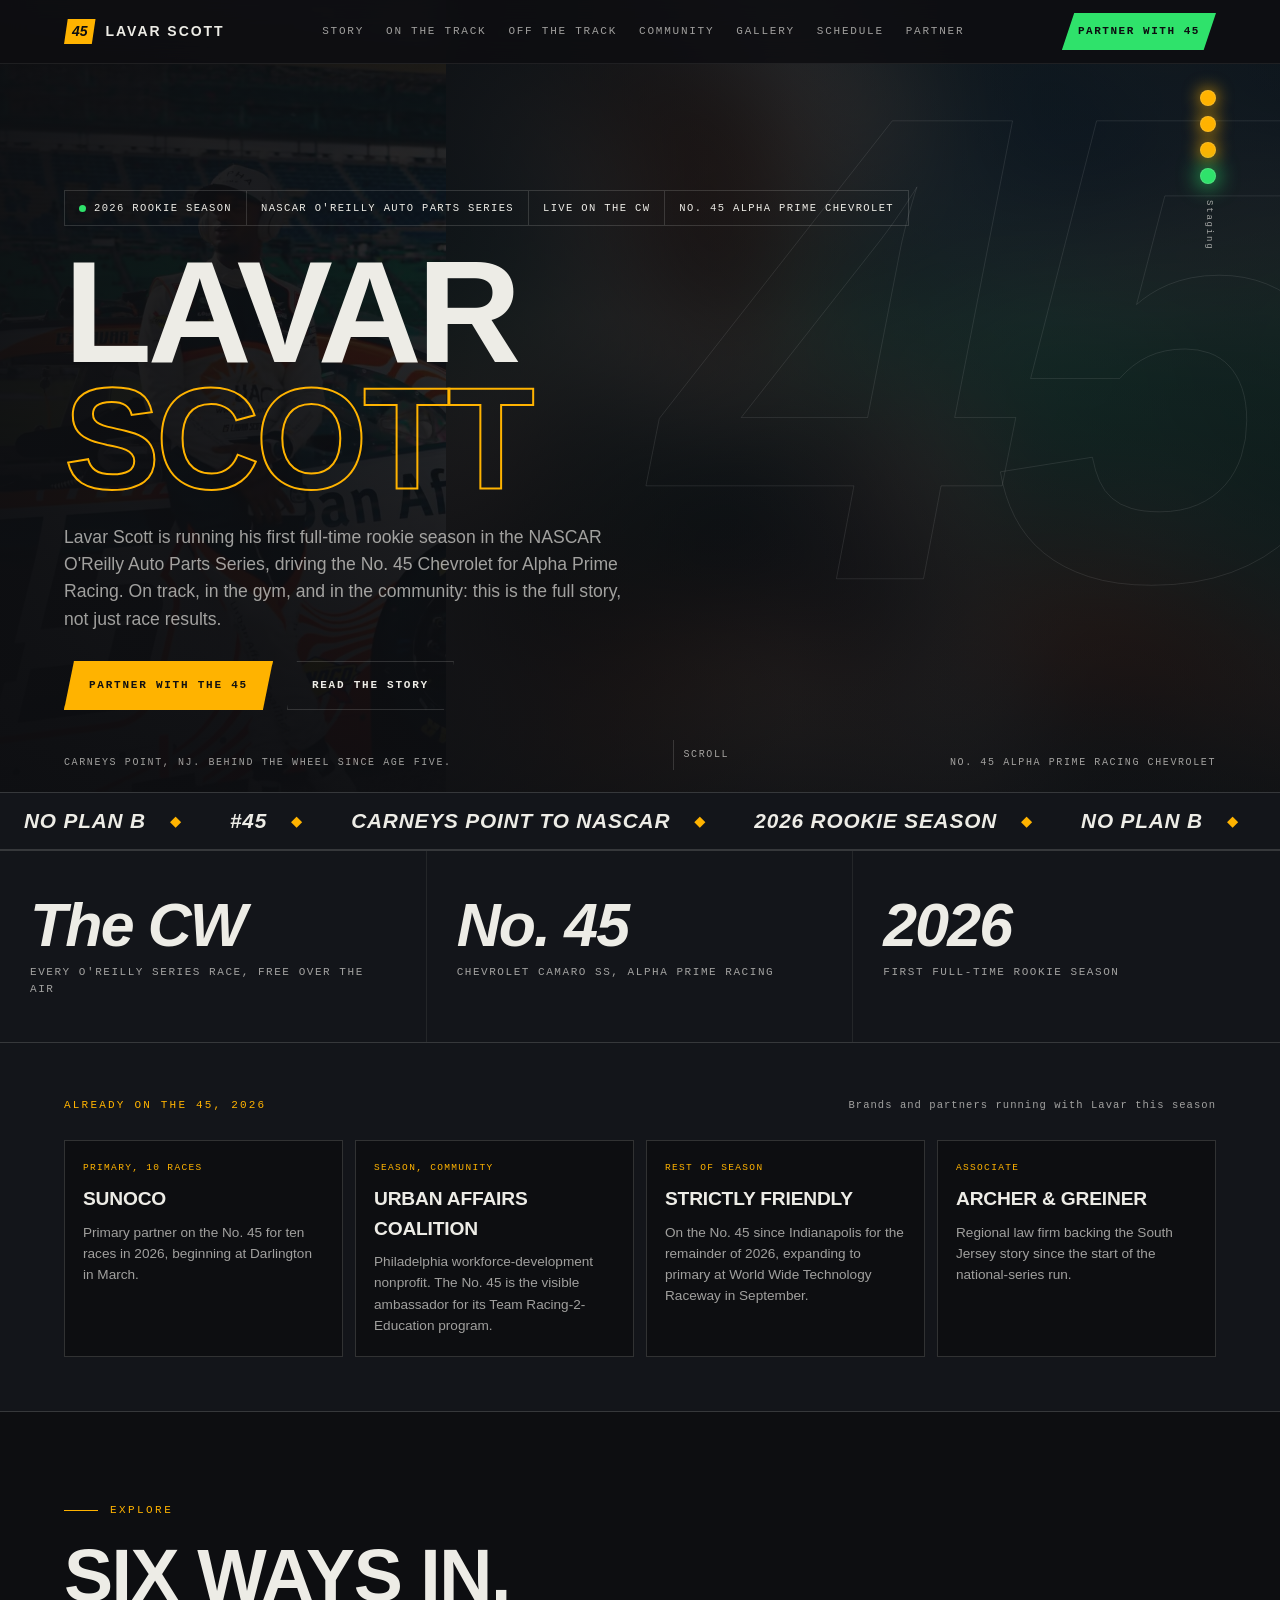
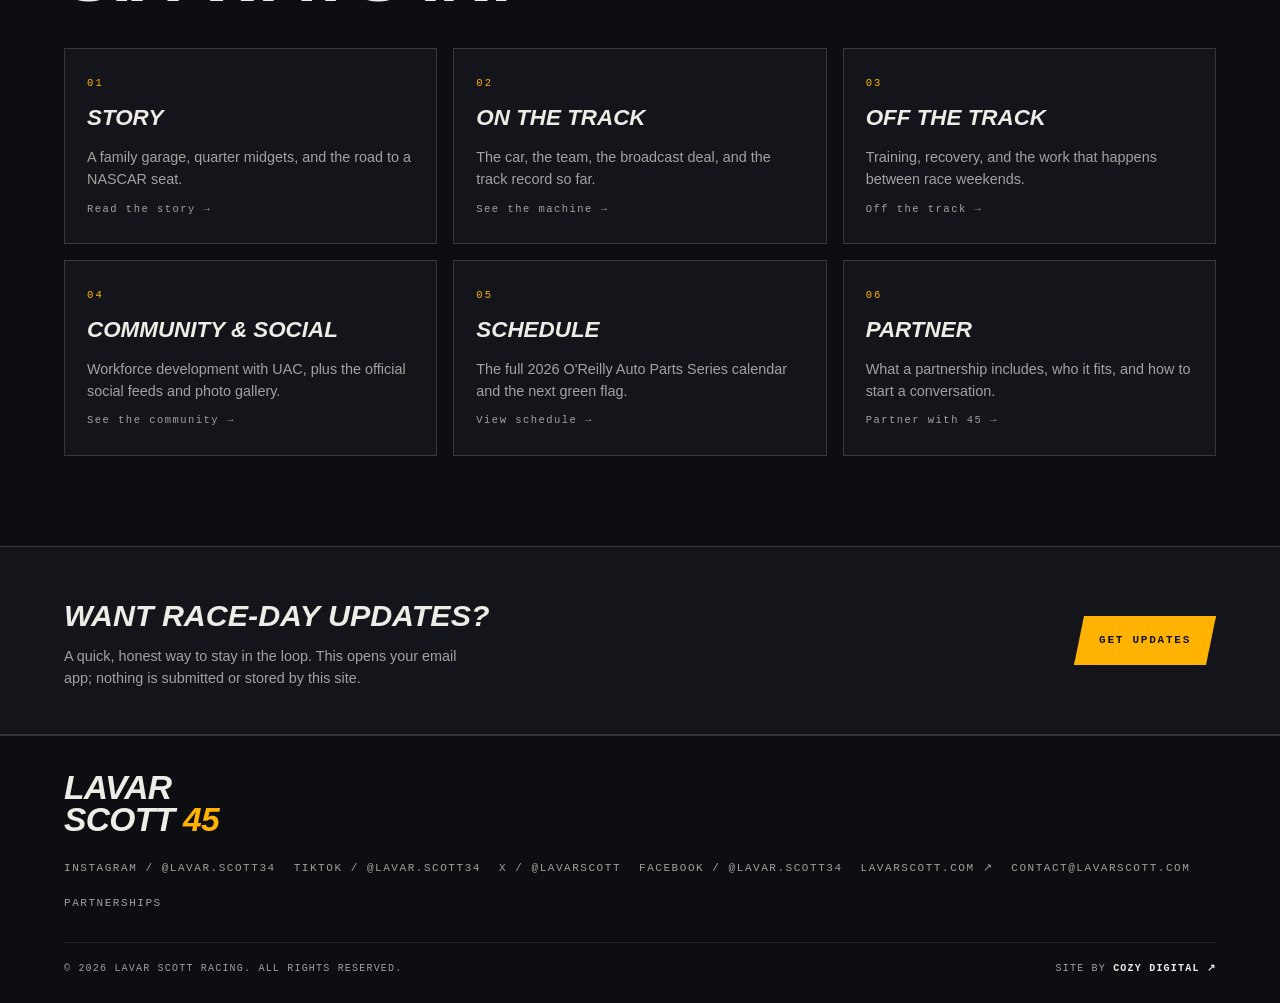
==== index.html @ c54f53d5 "Live ambient blur, and copy trims from the review The blur plate behind the hero clip was built from" ====
<!DOCTYPE html>
<html lang="en">
<head>
<meta charset="UTF-8">
<meta name="viewport" content="width=device-width, initial-scale=1.0, viewport-fit=cover">
<title>Lavar Scott | No. 45, Alpha Prime Racing</title>
<meta name="description" content="Lavar Scott, No. 45 Alpha Prime Racing Chevrolet. Full-time rookie season in the NASCAR O'Reilly Auto Parts Series, live every weekend on The CW.">
<link rel="stylesheet" href="styles.css">
<noscript><style>@media(max-width:860px){.burger{display:none!important}.mmenu{display:block!important;position:static!important;max-height:none!important;overflow:visible!important}}</style></noscript>
</head>
<body>
<a class="skip-link" href="#main">Skip to content</a>

<nav class="nav" id="nav" aria-label="Primary">
  <a class="brand" href="index.html" aria-current="page">
    <span class="num">45</span>
    <span class="nm">Lavar Scott</span>
  </a>
  <div class="nav-links">
    <a href="story.html">Story</a>
    <a href="track.html">On The Track</a>
    <a href="offtrack.html">Off The Track</a>
    <a href="community.html">Community</a>
    <a href="gallery.html">Gallery</a>
    <a href="schedule.html">Schedule</a>
    <a href="partner.html">Partner</a>
  </div>
  <a class="nav-cta" href="partner.html">Partner With 45</a>
  <button type="button" class="burger" id="burger" aria-label="Menu" aria-expanded="false" aria-controls="mmenu">
    <span></span><span></span><span></span>
  </button>
</nav>

<nav class="mmenu" id="mmenu" aria-label="Mobile">
  <a href="index.html" aria-current="page">Home <span class="mono">The 45</span></a>
  <a href="story.html">Story <span class="mono">The origin</span></a>
  <a href="track.html">On The Track <span class="mono">The car, the series</span></a>
  <a href="offtrack.html">Off The Track <span class="mono">Training, lifestyle</span></a>
  <a href="community.html">Community <span class="mono">Social, UAC</span></a>
  <a href="gallery.html">Gallery <span class="mono">Photos, news</span></a>
  <a href="schedule.html">Schedule <span class="mono">2026 races</span></a>
  <a href="partner.html">Partner <span class="mono green">Sponsor the 45</span></a>
</nav>

<main id="main">
<header class="hero" id="top">
  <div style="--bgv-poster:url(media/edits/edit-02-poster.jpg)" class="bg-video bg-video--home" aria-hidden="true">
    <video class="bg-video__el" muted playsinline loop preload="none" aria-hidden="true" tabindex="-1" poster="media/edits/edit-02-poster.jpg" data-eager="true">
      <source src="media/edits/edit-02.mp4" type="video/mp4">
    </video>
    <div class="bg-video__scrim"></div>
  </div>
  <div class="ghost45" id="ghost45" aria-hidden="true">45</div>

  <div class="tree" id="tree" aria-hidden="true">
    <div class="bulb" data-b="1"></div>
    <div class="bulb" data-b="2"></div>
    <div class="bulb" data-b="3"></div>
    <div class="bulb" data-b="4"></div>
    <span class="lbl">Staging</span>
  </div>

  <div class="hero-inner" id="heroInner">
    <div class="plate">
      <span><i class="dot"></i>2026 Rookie Season</span>
      <span>NASCAR O'Reilly Auto Parts Series</span>
      <span>Live on The CW</span>
      <span>No. 45 Alpha Prime Chevrolet</span>
    </div>

    <h1 class="hero-name"><span class="l1">Lavar</span> <span class="l2">Scott</span></h1>

    <p class="hero-sub">
      Lavar Scott is running his first full-time rookie season in the NASCAR O'Reilly Auto
      Parts Series, driving the No. 45 Chevrolet for Alpha Prime Racing. On track, in the gym,
      and in the community: this is the full story, not just race results.
    </p>

    <div class="hero-ctas">
      <a class="btn primary" href="partner.html">Partner With The 45</a>
      <a class="btn ghosty" href="story.html">Read The Story</a>
    </div>
  </div>

  <div class="hero-foot">
    <span>Carneys Point, NJ. Behind the wheel since age five.</span>
    <span class="scroll-cue"><i></i>Scroll</span>
    <span>No. 45 Alpha Prime Racing Chevrolet</span>
  </div>
</header>

<div class="marquee" aria-hidden="true">
  <div class="track">
    <span>No Plan B</span><span>#45</span><span>Carneys Point to NASCAR</span><span>2026 Rookie Season</span>
    <span>No Plan B</span><span>#45</span><span>Carneys Point to NASCAR</span><span>2026 Rookie Season</span>
  </div>
</div>

<section class="stats">
  <div class="stats-grid">
    <div class="stat rv">
      <div class="n">The CW</div>
      <div class="l mono">Every O'Reilly Series race, free over the air</div>
    </div>
    <div class="stat rv d1">
      <div class="n">No. 45</div>
      <div class="l mono">Chevrolet Camaro SS, Alpha Prime Racing</div>
    </div>
    <div class="stat rv d2">
      <div class="n">2026</div>
      <div class="l mono">First full-time rookie season</div>
    </div>
  </div>
</section>

<section class="proof">
  <div class="proof-head">
    <span class="t">Already on the 45, 2026</span>
    <span class="s">Brands and partners running with Lavar this season</span>
  </div>
  <div class="proof-grid">
    <div class="brandcard rv">
      <span class="rl">Primary, 10 races</span>
      <span class="nm">Sunoco</span>
      <span class="ds">Primary partner on the No. 45 for ten races in 2026, beginning at Darlington in March.</span>
    </div>
    <div class="brandcard rv d1">
      <span class="rl">Season, community</span>
      <span class="nm">Urban Affairs Coalition</span>
      <span class="ds">Philadelphia workforce-development nonprofit. The No. 45 is the visible ambassador for its Team Racing-2-Education program.</span>
    </div>
    <div class="brandcard rv d2">
      <span class="rl">Rest of season</span>
      <span class="nm">Strictly Friendly</span>
      <span class="ds">On the No. 45 since Indianapolis for the remainder of 2026, expanding to primary at World Wide Technology Raceway in September.</span>
    </div>
    <div class="brandcard rv d3">
      <span class="rl">Associate</span>
      <span class="nm">Archer &amp; Greiner</span>
      <span class="ds">Regional law firm backing the South Jersey story since the start of the national-series run.</span>
    </div>
  </div>
</section>

<section class="section" aria-labelledby="explore-h">
  <div class="kicker rv">Explore</div>
  <h2 id="explore-h" class="h-xl rv d1">Six ways in.</h2>

  <div class="grid g3">
    <a class="navcard rv" href="story.html">
      <span class="num">01</span>
      <h3>Story</h3>
      <p>A family garage, quarter midgets, and the road to a NASCAR seat.</p>
      <span class="go">Read the story &rarr;</span>
    </a>
    <a class="navcard rv d1" href="track.html">
      <span class="num">02</span>
      <h3>On The Track</h3>
      <p>The car, the team, the broadcast deal, and the track record so far.</p>
      <span class="go">See the machine &rarr;</span>
    </a>
    <a class="navcard rv d2" href="offtrack.html">
      <span class="num">03</span>
      <h3>Off The Track</h3>
      <p>Training, recovery, and the work that happens between race weekends.</p>
      <span class="go">Off the track &rarr;</span>
    </a>
    <a class="navcard rv" href="community.html">
      <span class="num">04</span>
      <h3>Community &amp; Social</h3>
      <p>Workforce development with UAC, plus the official social feeds and photo gallery.</p>
      <span class="go">See the community &rarr;</span>
    </a>
    <a class="navcard rv d1" href="schedule.html">
      <span class="num">05</span>
      <h3>Schedule</h3>
      <p>The full 2026 O'Reilly Auto Parts Series calendar and the next green flag.</p>
      <span class="go">View schedule &rarr;</span>
    </a>
    <a class="navcard rv d2" href="partner.html">
      <span class="num">06</span>
      <h3>Partner</h3>
      <p>What a partnership includes, who it fits, and how to start a conversation.</p>
      <span class="go">Partner with 45 &rarr;</span>
    </a>
  </div>
</section>

<section class="updates">
  <div>
    <h2>Want race-day updates?</h2>
    <p>A quick, honest way to stay in the loop. This opens your email app; nothing is submitted or stored by this site.</p>
  </div>
  <a class="btn primary" href="mailto:contact@lavarscott.com?subject=Add%20me%20to%202026%20race%20updates&body=Hi%20Lavar%20Scott%20team%2C%0A%0APlease%20add%20me%20to%20race%20weekend%20and%20season%20updates.%0A%0AName%3A%20%0AEmail%3A%20%0A%0A(Sent%20via%20the%20lavarscott.com%20site%20update%20link.%20This%20just%20opens%20my%20email%20app.%20Nothing%20is%20submitted%20or%20stored%20by%20the%20site.)">Get Updates</a>
</section>
</main>

<footer>
  <div class="f-top">
    <div class="f-name">Lavar<br>Scott <b>45</b></div>
    <div class="f-links">
      <a href="https://www.instagram.com/lavar.scott34/" target="_blank" rel="noopener">Instagram / @lavar.scott34</a>
      <a href="https://www.tiktok.com/@lavar.scott34" target="_blank" rel="noopener">TikTok / @lavar.scott34</a>
      <a href="https://x.com/LavarScott" target="_blank" rel="noopener">X / @LavarScott</a>
      <a href="https://www.facebook.com/Lavar.Scott34/" target="_blank" rel="noopener">Facebook / @Lavar.Scott34</a>
      <a href="https://lavarscott.com/" target="_blank" rel="noopener">lavarscott.com &#8599;</a>
      <a href="mailto:contact@lavarscott.com">contact@lavarscott.com</a>
      <a href="partner.html">Partnerships</a>
    </div>
  </div>
  <div class="f-bottom">
    <span>&copy; 2026 Lavar Scott Racing. All rights reserved.</span>
    <span class="cozy">Site by <a href="https://cozydigital.org" target="_blank" rel="noopener"><b>Cozy Digital</b> &#8599;</a></span>
  </div>
</footer>

<script src="script.js"></script>
</body>
</html>
---- styles.css ----
/* ============================================================
   LAVAR SCOTT / 45 — shared stylesheet
   Built by Cozy Digital

   Palette: asphalt + staging-tree amber + green-light green,
   pulled from Lavar's world (his mother ran NHRA; the drag
   tree is the brand story).

   Motion model: everything under .rv is visible by default.
   Only when JS confirms IntersectionObserver support and the
   visitor hasn't asked for reduced motion does <html> get
   class="js-anim", which is what actually enables the fade-in.
   That keeps every section readable with JS off, slow, or
   blocked (see script.js).
============================================================ */
:root{
  --asphalt:#0d0e11;
  --asphalt-2:#13151a;
  --paper:#edece6;
  --paper-dim:rgba(237,236,230,.66);
  --amber:#ffb300;
  --amber-deep:#ff8a00;
  --green:#2fe26b;
  --line:rgba(237,236,230,.16);
  --line-soft:rgba(237,236,230,.08);
  --display:'Helvetica Neue',Helvetica,'Segoe UI',system-ui,Arial,sans-serif;
  --mono:ui-monospace,'SF Mono','Cascadia Mono',Consolas,'Roboto Mono',monospace;
  --pad:clamp(20px,5vw,72px);
  --nav-h:64px;
}
*{margin:0;padding:0;box-sizing:border-box;-webkit-tap-highlight-color:transparent}
html{scroll-behavior:smooth}
body{
  background:var(--asphalt);
  color:var(--paper);
  font-family:var(--display);
  font-size:16px;
  line-height:1.55;
  overflow-x:hidden;
}
::selection{background:var(--amber);color:#111}
img{max-width:100%;display:block}
a{color:inherit;text-decoration:none}
button{font-family:inherit;cursor:pointer}
ul{list-style:none}

/* focus visibility everywhere, mouse users don't get a ring */
a:focus-visible,button:focus-visible,input:focus-visible,select:focus-visible,textarea:focus-visible{
  outline:2px solid var(--amber);outline-offset:3px;
}

/* skip link — first focusable element on every page */
.skip-link{
  position:absolute;left:12px;top:-60px;z-index:2000;
  background:var(--amber);color:#111;font-weight:700;
  padding:12px 18px;font-family:var(--mono);font-size:12px;
  letter-spacing:.08em;text-transform:uppercase;transition:top .2s;
}
.skip-link:focus{top:12px}

/* ---------- UTILITIES ---------- */
.mono{font-family:var(--mono);font-size:11px;letter-spacing:.14em;text-transform:uppercase}
.amber{color:var(--amber)}
.green{color:var(--green)}
.section{padding:clamp(56px,10vh,110px) var(--pad);position:relative}
.kicker{
  font-family:var(--mono);font-size:11px;letter-spacing:.22em;
  text-transform:uppercase;color:var(--amber);
  display:flex;align-items:center;gap:12px;margin-bottom:22px;
}
.kicker::before{content:'';width:34px;height:1px;background:var(--amber)}
.h-xl{
  font-weight:900;text-transform:uppercase;
  font-size:clamp(2.1rem,6.4vw,4.6rem);
  line-height:.94;letter-spacing:-.02em;
}
.h-xl em{font-style:italic;color:transparent;-webkit-text-stroke:1.5px var(--paper)}
.lede{color:var(--paper-dim);max-width:64ch;margin-top:18px;font-size:clamp(.98rem,1.4vw,1.12rem)}
.lede strong{color:var(--paper);font-weight:700}
.pull{
  margin:34px 0 0;border-left:3px solid var(--amber);padding:6px 0 6px 22px;
  font-weight:900;font-style:italic;text-transform:uppercase;
  font-size:clamp(1.3rem,2.8vw,2rem);line-height:1.08;letter-spacing:-.01em;
}
.pull .mono{display:block;margin-top:12px;color:var(--paper-dim);font-style:normal;font-weight:400}

/* reveal-on-scroll — visible by default; only animates once
   html.js-anim is present (see note above). */
.rv{opacity:1;transform:none}
html.js-anim .rv{opacity:1;transform:translateY(24px);transition:transform .7s cubic-bezier(.2,.7,.2,1)}
html.js-anim .rv.in{opacity:1;transform:none}
.rv.d1{transition-delay:.06s}.rv.d2{transition-delay:.12s}.rv.d3{transition-delay:.18s}

/* ---------- NAV ---------- */
.nav{
  position:fixed;top:0;left:0;right:0;z-index:900;min-height:var(--nav-h);
  display:flex;align-items:center;justify-content:space-between;
  padding:0 var(--pad);
  background:rgba(13,14,17,.85);
  -webkit-backdrop-filter:blur(14px);backdrop-filter:blur(14px);
  border-bottom:1px solid var(--line-soft);
  transition:transform .4s ease;
}
html.js-anim .nav.hide{transform:translateY(-100%)}
.brand{display:flex;align-items:baseline;gap:10px;font-weight:900;letter-spacing:.02em}
.brand .num{
  font-style:italic;color:var(--asphalt);background:var(--amber);
  padding:2px 8px;font-size:14px;letter-spacing:0;
  clip-path:polygon(12% 0,100% 0,88% 100%,0 100%);
}
.brand .nm{font-size:14px;text-transform:uppercase;letter-spacing:.14em}
.nav-links{display:flex;gap:22px;align-items:center}
.nav-links a{
  font-family:var(--mono);font-size:11px;letter-spacing:.16em;text-transform:uppercase;
  color:var(--paper-dim);transition:color .25s;position:relative;padding:8px 0;
}
.nav-links a::after{content:'';position:absolute;left:0;bottom:2px;width:0;height:1px;background:var(--amber);transition:width .3s}
.nav-links a:hover,.nav-links a:focus-visible,.nav-links a[aria-current="page"]{color:var(--paper)}
.nav-links a:hover::after,.nav-links a:focus-visible::after,.nav-links a[aria-current="page"]::after{width:100%}
.nav-cta{
  font-family:var(--mono);font-size:11px;letter-spacing:.14em;text-transform:uppercase;
  color:#0c0d10;background:var(--green);border:none;padding:10px 16px;font-weight:700;
  clip-path:polygon(8% 0,100% 0,92% 100%,0 100%);display:inline-block;
}
.burger{display:none;background:none;border:none;width:40px;height:40px;position:relative;z-index:1001}
.burger span{position:absolute;left:8px;right:8px;height:2px;background:var(--paper);transition:.35s}
.burger span:nth-child(1){top:13px}.burger span:nth-child(2){top:20px}.burger span:nth-child(3){top:27px}
.burger[aria-expanded="true"] span:nth-child(1){top:20px;transform:rotate(45deg)}
.burger[aria-expanded="true"] span:nth-child(2){opacity:0}
.burger[aria-expanded="true"] span:nth-child(3){top:20px;transform:rotate(-45deg)}

/* mobile menu landmark: no-JS fallback (no html.js class) shows
   it as a normal in-flow block right under the nav so links are
   always reachable. Once script.js runs, html.js gates it to a
   closed-by-default, viewport-fixed disclosure so it stays
   reachable and in view no matter how far the page is scrolled.
   That gating is deliberately independent of html.js-anim /
   reduced motion — the menu must open and close for every visitor
   running this script, motion preference aside. */
.mmenu{
  background:var(--asphalt);border-bottom:1px solid var(--line);
  padding:8px var(--pad) 18px;
  margin-top:var(--nav-h);
}
.mmenu a{
  font-weight:800;text-transform:uppercase;font-size:1.15rem;
  letter-spacing:-.01em;color:var(--paper);
  border-bottom:1px solid var(--line-soft);
  padding:14px 0;display:flex;justify-content:space-between;align-items:center;
}
.mmenu a .mono{color:var(--amber)}
.mmenu a[aria-current="page"]{color:var(--amber)}
@media(min-width:861px){ .mmenu{display:none} }
@media(max-width:860px){
  .nav-links,.nav-cta{display:none}
  .burger{display:block}
  html.js .mmenu{
    display:none;
    position:fixed;
    margin-top:0;
    top:var(--nav-h);left:0;right:0;
    max-height:calc(100vh - var(--nav-h));
    max-height:calc(100dvh - var(--nav-h));
    overflow-y:auto;
    z-index:899;
    box-shadow:0 18px 30px -10px rgba(0,0,0,.55);
  }
  html.js .mmenu.open{display:block}
}

/* ---------- HERO ---------- */
.hero{
  min-height:88vh;min-height:88svh;
  display:flex;flex-direction:column;justify-content:flex-end;
  padding:calc(var(--nav-h) + 30px) var(--pad) 0;
  position:relative;overflow:hidden;
}
.hero::before{
  content:'';position:absolute;inset:0;
  background:
    repeating-linear-gradient(90deg,var(--line-soft) 0 1px,transparent 1px 120px),
    radial-gradient(120% 90% at 70% 10%,rgba(255,138,0,.10),transparent 55%),
    radial-gradient(90% 70% at 10% 90%,rgba(47,226,107,.05),transparent 60%);
  pointer-events:none;
}
.ghost45{
  position:absolute;right:-4vw;top:44%;transform:translateY(-50%);
  font-weight:900;font-style:italic;font-size:clamp(18rem,52vw,52rem);
  line-height:.8;color:transparent;
  -webkit-text-stroke:1px rgba(237,236,230,.10);
  user-select:none;pointer-events:none;letter-spacing:-.05em;
  will-change:transform;
}
.hero-inner{position:relative;z-index:2;width:100%}
.tree{
  position:absolute;z-index:3;top:calc(var(--nav-h) + 26px);right:var(--pad);
  display:flex;flex-direction:column;gap:10px;align-items:center;
}
.bulb{width:16px;height:16px;border-radius:50%;background:#23252b;border:1px solid var(--line);transition:background .15s,box-shadow .15s}
.bulb.on-a{background:var(--amber);box-shadow:0 0 16px 2px rgba(255,179,0,.65)}
.bulb.on-g{background:var(--green);box-shadow:0 0 20px 3px rgba(47,226,107,.7)}
.tree .lbl{font-family:var(--mono);font-size:9px;letter-spacing:.2em;color:var(--paper-dim);writing-mode:vertical-rl;margin-top:6px}
.plate{
  display:inline-flex;flex-wrap:wrap;align-items:center;gap:0;
  border:1px solid var(--line);margin-bottom:24px;
  font-family:var(--mono);font-size:10.5px;letter-spacing:.13em;text-transform:uppercase;
}
.plate>span{padding:9px 14px;border-right:1px solid var(--line);display:flex;align-items:center;gap:8px}
.plate>span:last-child{border-right:none}
.plate .dot{width:7px;height:7px;border-radius:50%;background:var(--green)}
html.js-anim .plate .dot{animation:pulse 1.6s infinite}
@keyframes pulse{0%,100%{opacity:1;box-shadow:0 0 0 0 rgba(47,226,107,.5)}50%{opacity:.6;box-shadow:0 0 0 6px rgba(47,226,107,0)}}
.hero-name{
  font-weight:900;text-transform:uppercase;letter-spacing:-.03em;
  font-size:clamp(3rem,11.5vw,9rem);line-height:.88;
}
.hero-name .l1,.hero-name .l2{display:block}
.hero-name .l2{color:transparent;-webkit-text-stroke:2px var(--amber)}
.hero-sub{max-width:560px;color:var(--paper-dim);margin-top:20px;font-size:clamp(.95rem,1.4vw,1.1rem)}
.hero-ctas{display:flex;gap:14px;margin-top:28px;flex-wrap:wrap}
.btn{
  display:inline-flex;align-items:center;gap:10px;
  font-family:var(--mono);font-size:11px;letter-spacing:.16em;text-transform:uppercase;font-weight:700;
  padding:15px 24px;border:1px solid var(--line);color:var(--paper);background:transparent;
  clip-path:polygon(10px 0,100% 0,calc(100% - 10px) 100%,0 100%);
  transition:background .3s,color .3s,border-color .3s,transform .25s;
}
.btn.primary{background:var(--amber);color:#111;border-color:var(--amber)}
.btn.primary:hover{background:var(--green)}
.btn.ghosty:hover{border-color:var(--amber);color:var(--amber)}
.btn:hover{transform:translateY(-2px)}
.hero-foot{
  position:relative;z-index:2;display:flex;justify-content:space-between;align-items:flex-end;
  padding:30px 0 22px;font-family:var(--mono);font-size:10px;letter-spacing:.16em;
  text-transform:uppercase;color:var(--paper-dim);flex-wrap:wrap;gap:10px;
}
.scroll-cue{display:flex;align-items:center;gap:10px}
.scroll-cue i{display:block;width:1px;height:30px;background:var(--line);position:relative;overflow:hidden}
.scroll-cue i::after{content:'';position:absolute;left:0;top:-100%;width:100%;height:100%;background:var(--amber)}
html.js-anim .scroll-cue i::after{animation:drop 1.8s infinite}
@keyframes drop{to{top:100%}}

/* ---------- CINEMATIC VIDEO BACKGROUNDS ----------
   One clip per page, poster-first: the <video poster> renders
   immediately with no network cost (preload="none"), and script.js
   only requests/plays the file once IntersectionObserver confirms
   the section is in view and prefers-reduced-motion is off. That
   means this CSS never needs a reduced-motion override of its own;
   an unplayed video simply keeps showing its poster frame. */
.bg-video{position:absolute;inset:0;overflow:hidden;z-index:0;pointer-events:none}
.bg-video__el{width:100%;height:100%;object-fit:cover;object-position:50% 30%;display:block;background:var(--asphalt-2)}
.bg-video__scrim{position:absolute;inset:0}
.hero>.bg-video{z-index:0}
.ghost45{z-index:1}
.section--video{overflow:hidden}
.section--video>*:not(.bg-video){position:relative;z-index:1}

/* Home: text sits bottom-left of a tall hero; heaviest scrim near the
   copy, lighter near the top so the livery/portrait frames still read. */
.bg-video--home .bg-video__el{object-position:50% 22%}
.bg-video--home .bg-video__scrim{
  background:
    linear-gradient(180deg,rgba(13,14,17,.55) 0%,rgba(13,14,17,.3) 32%,rgba(13,14,17,.74) 76%,rgba(13,14,17,.94) 100%),
    linear-gradient(90deg,rgba(13,14,17,.55) 0%,rgba(13,14,17,.05) 45%);
}

/* On The Track: garage/action clip, amber-leaning scrim to match the
   section's speed-and-machine energy. */
.bg-video--track .bg-video__el{object-position:50% 38%}
.bg-video--track .bg-video__scrim{
  background:
    linear-gradient(165deg,rgba(13,14,17,.86) 0%,rgba(13,14,17,.5) 46%,rgba(23,15,2,.72) 100%),
    linear-gradient(0deg,rgba(13,14,17,.55) 0%,transparent 60%);
}

/* Off The Track: paddock-walk clip, calmer and darker for the
   human/behind-the-scenes read. */
.bg-video--offtrack .bg-video__el{object-position:50% 24%}
.bg-video--offtrack .bg-video__scrim{
  background:linear-gradient(195deg,rgba(13,14,17,.9) 0%,rgba(13,14,17,.58) 50%,rgba(13,14,17,.88) 100%);
}

/* Community: candid garage/social clip, faint green tint nodding to
   the staging-light green and the UAC partnership without adding a
   new color to the system. */
.bg-video--community .bg-video__el{object-position:50% 30%}
.bg-video--community .bg-video__scrim{
  background:
    linear-gradient(160deg,rgba(13,14,17,.88) 0%,rgba(13,14,17,.48) 48%,rgba(6,20,13,.72) 100%),
    linear-gradient(0deg,rgba(13,14,17,.5) 0%,transparent 55%);
}

/* Partner: driver-portrait/race-pass clip, premium amber accent for
   the sponsorship pitch. */
.bg-video--partner .bg-video__el{object-position:50% 24%}
.bg-video--partner .bg-video__scrim{
  background:
    linear-gradient(170deg,rgba(13,14,17,.9) 0%,rgba(13,14,17,.5) 45%,rgba(26,17,0,.72) 100%),
    linear-gradient(0deg,rgba(13,14,17,.55) 0%,transparent 55%);
}

@media(max-width:860px){
  .bg-video--home .bg-video__el{object-position:56% 18%}
  .bg-video--track .bg-video__el{object-position:54% 42%}
  .bg-video--offtrack .bg-video__el{object-position:50% 20%}
  .bg-video--community .bg-video__el{object-position:52% 26%}
  .bg-video--partner .bg-video__el{object-position:52% 20%}
}
@media(max-height:420px){
  .bg-video__el{object-position:50% 32%}
}

/* ---------- MARQUEE ---------- */
.marquee{
  border-top:1px solid var(--line);border-bottom:1px solid var(--line);
  overflow:hidden;white-space:nowrap;background:var(--asphalt-2);
  padding:12px 0;position:relative;
}
.marquee .track{display:inline-flex;gap:0}
html.js-anim .marquee .track{animation:mq 26s linear infinite}
.marquee span{
  font-weight:900;font-style:italic;text-transform:uppercase;font-size:clamp(.9rem,2.1vw,1.3rem);
  letter-spacing:.04em;padding:0 24px;display:inline-flex;align-items:center;gap:24px;
}
.marquee span::after{content:'◆';color:var(--amber);font-size:.7em;font-style:normal}
@keyframes mq{to{transform:translateX(-50%)}}

/* ---------- GRID / CARD ---------- */
.grid{display:grid;gap:16px;margin-top:38px}
.g2{grid-template-columns:repeat(2,1fr)}
.g3{grid-template-columns:repeat(3,1fr)}
.g4{grid-template-columns:repeat(4,1fr)}
.card{
  border:1px solid var(--line);background:var(--asphalt-2);
  padding:24px 22px;position:relative;display:flex;flex-direction:column;
  transition:border-color .3s,transform .3s;
}
.card:hover{border-color:var(--amber);transform:translateY(-4px)}
.card h3{
  font-weight:900;text-transform:uppercase;font-style:italic;letter-spacing:-.01em;
  font-size:clamp(1.05rem,1.7vw,1.35rem);line-height:1.05;margin-bottom:10px;
}
.card p{color:var(--paper-dim);font-size:.92rem}
.card .k{
  font-family:var(--mono);font-size:10.5px;letter-spacing:.16em;text-transform:uppercase;
  color:var(--amber);display:block;margin-bottom:12px;
}
/* nav-card: the homepage's six category tiles */
.navcard{
  border:1px solid var(--line);background:var(--asphalt-2);padding:26px 22px;
  display:flex;flex-direction:column;gap:10px;transition:border-color .3s,transform .3s;
}
.navcard:hover,.navcard:focus-visible{border-color:var(--amber);transform:translateY(-4px)}
.navcard .num{font-family:var(--mono);font-size:10.5px;letter-spacing:.2em;color:var(--amber)}
.navcard h2,.navcard h3{font-weight:900;text-transform:uppercase;font-style:italic;font-size:1.4rem}
.navcard p{color:var(--paper-dim);font-size:.9rem}
.navcard .go{margin-top:auto;font-family:var(--mono);font-size:10.5px;letter-spacing:.14em;color:var(--paper-dim)}
.navcard:hover .go{color:var(--amber)}

/* ---------- STORY / TWO-COL ---------- */
.story-grid{display:grid;grid-template-columns:1.1fr .9fr;gap:clamp(28px,5vw,72px);align-items:start}
.story-copy p{color:var(--paper-dim);margin-bottom:16px;max-width:58ch;font-size:clamp(.95rem,1.3vw,1.05rem)}
.story-copy p strong{color:var(--paper);font-weight:700}
.photo-frame{
  position:sticky;top:calc(var(--nav-h) + 20px);
  aspect-ratio:4/5;border:1px solid var(--line);overflow:hidden;
  background:var(--asphalt-2);
}
.photo-frame img{width:100%;height:100%;object-fit:cover}
.photo-caption{
  display:flex;justify-content:space-between;gap:10px;
  font-family:var(--mono);font-size:10px;letter-spacing:.12em;text-transform:uppercase;
  color:var(--paper-dim);padding:12px 4px 0;
}

/* ---------- STATS ---------- */
.stats{background:var(--asphalt-2);border-top:1px solid var(--line);border-bottom:1px solid var(--line)}
.stats-grid{display:grid;grid-template-columns:repeat(3,1fr)}
.stat{padding:clamp(26px,3.6vw,44px) clamp(16px,2.5vw,30px);border-right:1px solid var(--line-soft)}
.stat:last-child{border-right:none}
.stat .n{font-weight:900;font-style:italic;letter-spacing:-.03em;font-size:clamp(2.2rem,5vw,3.8rem);line-height:1;color:var(--paper)}
.stat .l{margin-top:8px;color:var(--paper-dim)}

/* ---------- PROOF STRIP ---------- */
.proof{background:var(--asphalt-2);border-bottom:1px solid var(--line);padding:clamp(40px,6vh,64px) var(--pad)}
.proof-head{display:flex;justify-content:space-between;align-items:baseline;gap:16px;flex-wrap:wrap;margin-bottom:26px}
.proof-head .t{font-family:var(--mono);font-size:11px;letter-spacing:.2em;text-transform:uppercase;color:var(--amber)}
.proof-head .s{font-family:var(--mono);font-size:10.5px;letter-spacing:.1em;color:var(--paper-dim)}
.proof-grid{display:grid;grid-template-columns:repeat(4,1fr);gap:12px}
.brandcard{border:1px solid var(--line);background:var(--asphalt);padding:20px 18px;display:flex;flex-direction:column;gap:8px;transition:border-color .3s,transform .3s}
.brandcard:hover{border-color:var(--amber);transform:translateY(-4px)}
.brandcard .nm{font-weight:900;text-transform:uppercase;letter-spacing:-.01em;font-size:clamp(1rem,1.8vw,1.2rem)}
.brandcard .rl{font-family:var(--mono);font-size:9.5px;letter-spacing:.14em;text-transform:uppercase;color:var(--amber)}
.brandcard .ds{color:var(--paper-dim);font-size:.85rem}

/* ---------- TIMELINE ---------- */
.tl-wrap{margin:0 calc(var(--pad) * -1);padding:0 var(--pad);overflow:hidden}
.tl{display:flex;gap:14px;overflow-x:auto;scroll-snap-type:x mandatory;padding-bottom:18px;-ms-overflow-style:none;scrollbar-width:none}
.tl::-webkit-scrollbar{display:none}
.tcard{
  flex:0 0 clamp(220px,26vw,300px);scroll-snap-align:start;
  border:1px solid var(--line);background:var(--asphalt-2);
  padding:22px 20px;min-height:250px;display:flex;flex-direction:column;
  transition:border-color .3s,transform .3s;
}
.tcard:hover{border-color:var(--amber);transform:translateY(-4px)}
.tcard .yr{font-family:var(--mono);font-size:11px;letter-spacing:.18em;color:var(--amber);margin-bottom:auto}
.tcard h3{font-weight:900;text-transform:uppercase;font-style:italic;font-size:clamp(1.15rem,1.8vw,1.5rem);margin:36px 0 10px;letter-spacing:-.01em}
.tcard p{color:var(--paper-dim);font-size:.88rem}
.tcard.tonight{border-color:var(--green);background:linear-gradient(160deg,rgba(47,226,107,.12),var(--asphalt-2) 55%)}
.tcard.tonight .yr{color:var(--green)}

/* ---------- CAR / SPEC ---------- */
.car-grid{display:grid;grid-template-columns:.9fr 1.1fr;gap:clamp(28px,5vw,72px);align-items:center}
.car-visual{border:1px solid var(--line);aspect-ratio:16/10;overflow:hidden;background:var(--asphalt-2)}
.car-visual img{width:100%;height:100%;object-fit:cover}
.spec{border-top:1px solid var(--line)}
.spec-row{display:grid;grid-template-columns:150px 1fr;gap:16px;padding:14px 0;border-bottom:1px solid var(--line-soft);align-items:baseline}
.spec-row .k{font-family:var(--mono);font-size:10.5px;letter-spacing:.16em;text-transform:uppercase;color:var(--paper-dim)}
.spec-row .v{font-weight:700;text-transform:uppercase;letter-spacing:.02em;font-size:clamp(.92rem,1.4vw,1.1rem)}
.spec-row .v em{font-style:italic;color:var(--amber)}

/* ---------- GALLERY ---------- */
.gallery{display:grid;grid-template-columns:repeat(3,1fr);gap:12px;margin-top:38px}
.gallery figure{border:1px solid var(--line);background:var(--asphalt-2);overflow:hidden}
.gallery img{width:100%;height:100%;aspect-ratio:4/5;object-fit:cover;transition:transform .5s}
.gallery a:hover img,.gallery a:focus-visible img{transform:scale(1.04)}
.gallery figcaption{font-family:var(--mono);font-size:9.5px;letter-spacing:.1em;text-transform:uppercase;color:var(--paper-dim);padding:10px 12px}

/* ---------- CAREER ERAS ----------
   The "Behind The Driver" chapters on the story page. Each card
   pairs a big age/era numeral with the record from that period,
   so a reader scanning for credentials finds them without
   reading the prose. */
.era-grid{display:grid;grid-template-columns:repeat(2,1fr);gap:16px;margin-top:38px}
.eracard{
  border:1px solid var(--line);background:var(--asphalt-2);
  padding:clamp(22px,3vw,32px);display:flex;flex-direction:column;
  transition:border-color .3s,transform .3s;
}
.eracard:hover{border-color:var(--amber);transform:translateY(-4px)}
.eracard .age{
  font-family:var(--mono);font-size:10.5px;letter-spacing:.2em;
  text-transform:uppercase;color:var(--amber);
}
.eracard .big{
  font-weight:900;font-style:italic;letter-spacing:-.04em;line-height:.9;
  font-size:clamp(2.6rem,6vw,4rem);margin:10px 0 4px;
  font-variant-numeric:tabular-nums;
}
.eracard h3{
  font-weight:900;text-transform:uppercase;font-style:italic;
  font-size:clamp(1.05rem,2vw,1.3rem);letter-spacing:-.01em;margin-bottom:12px;
}
.eracard p{color:var(--paper-dim);font-size:.92rem}
.eracard ul{margin-top:16px;border-top:1px solid var(--line-soft)}
.eracard li{
  position:relative;padding:9px 0 9px 20px;font-size:.86rem;
  color:var(--paper-dim);border-bottom:1px solid var(--line-soft);
}
.eracard li:last-child{border-bottom:none}
.eracard li::before{content:'▸';position:absolute;left:0;top:9px;color:var(--amber)}
.eracard li b{color:var(--paper);font-weight:700}
.eracard.wide{grid-column:1 / -1}

/* ---------- SOCIAL PLATFORMS ---------- */
.plat .hd{font-family:var(--mono);font-size:11px;letter-spacing:.1em;color:var(--paper-dim);word-break:break-all;margin-bottom:6px}
.plat .link{margin-top:auto;font-family:var(--mono);font-size:10.5px;letter-spacing:.12em;color:var(--amber)}
.embed-wrap{border:1px solid var(--line);background:var(--asphalt-2);padding:14px;display:flex;flex-direction:column;margin-top:38px;max-width:540px}
.embed-wrap .instagram-media{margin:0 auto!important;min-width:0!important;max-width:100%!important}
.embed-fallback{color:var(--paper-dim);font-size:.88rem;margin-top:12px}
.embed-fallback a{color:var(--amber);text-decoration:underline;text-underline-offset:.18em}

/* ---------- CALENDAR ---------- */
.next-race{
  border:1px solid var(--amber);margin-top:38px;overflow:hidden;
  background:linear-gradient(150deg,rgba(255,179,0,.14),var(--asphalt-2) 55%);
  display:grid;grid-template-columns:1.4fr 1fr;
}
.next-race .lft{padding:clamp(24px,4vw,40px)}
.next-race .tag{display:inline-flex;align-items:center;gap:8px;font-family:var(--mono);font-size:10.5px;letter-spacing:.2em;text-transform:uppercase;color:var(--green)}
.next-race .tag i{width:8px;height:8px;border-radius:50%;background:var(--green)}
html.js-anim .next-race .tag i{animation:pulse 1.6s infinite}
.next-race .trk{font-weight:900;font-style:italic;text-transform:uppercase;letter-spacing:-.03em;font-size:clamp(1.8rem,4.6vw,3.2rem);line-height:.98;margin:12px 0 8px}
.next-race .dt{font-family:var(--mono);font-size:12px;letter-spacing:.14em;text-transform:uppercase;color:var(--paper-dim)}
.next-race .cw{display:inline-block;margin-top:18px;padding:9px 16px;border:1px solid var(--line);font-family:var(--mono);font-size:10.5px;letter-spacing:.16em;text-transform:uppercase}
.next-race .rgt{border-left:1px solid var(--line);display:flex;flex-direction:column;align-items:center;justify-content:center;padding:24px;gap:4px}
.next-race .cd{font-weight:900;font-style:italic;letter-spacing:-.04em;font-size:clamp(2.8rem,7vw,5rem);line-height:.85;color:var(--amber)}
.next-race .cdl{font-family:var(--mono);font-size:10.5px;letter-spacing:.2em;text-transform:uppercase;color:var(--paper-dim)}
.cal{border-top:1px solid var(--line);margin-top:16px;display:grid;grid-template-columns:1fr 1fr;column-gap:36px}
.cal-row{display:grid;grid-template-columns:40px 88px 1fr auto;gap:12px;align-items:center;padding:12px 4px;border-bottom:1px solid var(--line-soft)}
.cal-row .no{font-family:var(--mono);font-size:10px;letter-spacing:.1em;color:var(--paper-dim)}
.cal-row .dt{font-family:var(--mono);font-size:10.5px;letter-spacing:.08em;text-transform:uppercase;color:var(--paper-dim)}
.cal-row .tk{font-weight:800;text-transform:uppercase;letter-spacing:.01em;font-size:.92rem}
.cal-row .bg{font-family:var(--mono);font-size:9px;letter-spacing:.12em;text-transform:uppercase;color:var(--amber);border:1px solid rgba(255,179,0,.35);padding:3px 8px;white-space:nowrap}
.cal-row.done{opacity:1}
.cal-row.done .tk{color:var(--paper-dim);text-decoration:line-through;text-decoration-thickness:1px;text-decoration-color:var(--paper-dim)}
.cal-row.live{background:linear-gradient(90deg,rgba(255,179,0,.1),transparent);border-left:2px solid var(--amber);padding-left:8px}
.cal-row.live .tk{color:var(--amber)}
.cal-note{font-family:var(--mono);font-size:9.5px;letter-spacing:.12em;text-transform:uppercase;color:var(--paper-dim);margin-top:16px}
.cal-note a{text-decoration:underline;text-underline-offset:.18em}
noscript .cal-note-js{display:none}

/* ---------- DELIVERABLES ---------- */
.del{display:grid;grid-template-columns:repeat(4,1fr);border:1px solid var(--line);margin-top:38px}
.del-col{padding:24px 20px;border-right:1px solid var(--line-soft)}
.del-col:last-child{border-right:none}
.del-col h4{font-family:var(--mono);font-size:10.5px;letter-spacing:.18em;text-transform:uppercase;color:var(--amber);margin-bottom:14px}
.del-col li{position:relative;padding:8px 0 8px 18px;font-size:.86rem;color:var(--paper-dim);border-bottom:1px solid var(--line-soft)}
.del-col li:last-child{border-bottom:none}
.del-col li::before{content:'▸';position:absolute;left:0;top:8px;color:var(--amber)}

/* ---------- FIT ROWS ---------- */
.fit{border-top:1px solid var(--line);margin-top:38px}
.fit-row{display:grid;grid-template-columns:48px .8fr 1.25fr;gap:18px;align-items:baseline;padding:18px 0;border-bottom:1px solid var(--line-soft)}
.fit-row .i{font-family:var(--mono);font-size:11px;letter-spacing:.12em;color:var(--amber)}
.fit-row .t{font-weight:900;text-transform:uppercase;letter-spacing:.01em;font-size:clamp(.95rem,1.5vw,1.1rem)}
.fit-row .d{color:var(--paper-dim);font-size:.9rem}

/* ---------- NIELSEN CHART ---------- */
.chart-wrap{border:1px solid var(--line);background:var(--asphalt-2);padding:clamp(20px,3.4vw,32px);margin-top:38px}
.chart-top{display:flex;justify-content:space-between;align-items:baseline;gap:18px;flex-wrap:wrap;margin-bottom:6px}
.chart-top h4{font-weight:900;text-transform:uppercase;letter-spacing:-.01em;font-size:clamp(1rem,2vw,1.3rem)}
.chart-legend{display:flex;gap:16px;align-items:center;flex-wrap:wrap}
.chart-legend span{display:flex;align-items:center;gap:7px;font-family:var(--mono);font-size:10px;letter-spacing:.12em;text-transform:uppercase;color:var(--paper-dim)}
.chart-legend i{width:11px;height:11px;border-radius:2px;display:block}
.chart-sub{color:var(--paper-dim);font-size:.88rem;margin-bottom:20px;max-width:62ch}
.chart-scroll{overflow-x:auto}
.chart-scroll svg{display:block;min-width:480px;width:100%;height:auto}
.chart-src{font-family:var(--mono);font-size:9.5px;letter-spacing:.12em;text-transform:uppercase;color:var(--paper-dim);margin-top:14px}

/* ---------- PRESS ---------- */
.press{display:grid;grid-template-columns:repeat(3,1fr);gap:12px;margin-top:38px}
.presscard{border:1px solid var(--line);background:var(--asphalt-2);padding:20px 18px;display:flex;flex-direction:column;gap:8px;transition:border-color .3s,transform .3s}
.presscard:hover{border-color:var(--amber);transform:translateY(-4px)}
.presscard .out{font-family:var(--mono);font-size:10px;letter-spacing:.16em;text-transform:uppercase;color:var(--amber)}
.presscard .hl{font-weight:700;font-size:.94rem;line-height:1.35}
.presscard .mt{font-family:var(--mono);font-size:9.5px;letter-spacing:.1em;color:var(--paper-dim);margin-top:auto;padding-top:8px}

/* ---------- INVESTMENT ---------- */
.pkg-grid{display:grid;grid-template-columns:1fr 1fr;gap:16px;margin-top:38px}
.pkg{border:1px solid var(--amber);padding:clamp(24px,3.6vw,38px);background:linear-gradient(165deg,rgba(255,179,0,.1),var(--asphalt-2) 58%);display:flex;flex-direction:column}
.pkg .price{font-weight:900;font-style:italic;letter-spacing:-.03em;font-size:clamp(2.2rem,6vw,3.6rem);line-height:.9;margin:12px 0 4px}
.pkg .what{font-family:var(--mono);font-size:11px;letter-spacing:.16em;text-transform:uppercase;color:var(--paper-dim)}
.pkg p{color:var(--paper-dim);font-size:.9rem;margin-top:16px}
.pkg .btn{margin-top:auto;align-self:flex-start;margin-top:24px}
.pkg.alt{border-color:var(--line);background:var(--asphalt-2)}
.pkg.alt .price{font-size:clamp(1.6rem,3.6vw,2.2rem);color:var(--paper)}

/* ---------- ENQUIRY FORM ---------- */
.enquiry{border:1px solid var(--line);background:var(--asphalt-2);padding:clamp(24px,3.6vw,40px);margin-top:38px}
.enquiry .field{margin-bottom:16px}
.enquiry label{display:block;font-family:var(--mono);font-size:10.5px;letter-spacing:.14em;text-transform:uppercase;color:var(--paper-dim);margin-bottom:8px}
.enquiry input,.enquiry select,.enquiry textarea{
  width:100%;background:var(--asphalt);border:1px solid var(--line);color:var(--paper);
  font-family:var(--display);font-size:.95rem;padding:12px 14px;
}
.enquiry input:focus-visible,.enquiry select:focus-visible,.enquiry textarea:focus-visible{border-color:var(--amber)}
.enquiry textarea{resize:vertical;min-height:110px}
.enquiry .row2{display:grid;grid-template-columns:1fr 1fr;gap:16px}
.enquiry .note{color:var(--paper-dim);font-size:.85rem;margin-top:10px}
.enquiry .fallback{border-top:1px solid var(--line-soft);margin-top:24px;padding-top:20px}
.enquiry .fallback a{color:var(--amber);text-decoration:underline;text-underline-offset:.18em}
.contact{border:1px solid var(--line);background:var(--asphalt-2);margin-top:16px;padding:clamp(20px,3vw,28px);display:flex;justify-content:space-between;gap:18px;flex-wrap:wrap;align-items:center}
.contact .lbl{font-family:var(--mono);font-size:10.5px;letter-spacing:.16em;text-transform:uppercase;color:var(--paper-dim)}
.contact .val{font-weight:900;text-transform:uppercase;font-size:clamp(.95rem,1.8vw,1.25rem);letter-spacing:-.01em}
.contact .val a:hover{color:var(--amber)}

/* ---------- UPDATES CTA ---------- */
.updates{background:var(--asphalt-2);border-top:1px solid var(--line);border-bottom:1px solid var(--line);padding:clamp(36px,5vh,54px) var(--pad);display:flex;justify-content:space-between;align-items:center;gap:24px;flex-wrap:wrap}
.updates h2{font-weight:900;text-transform:uppercase;font-style:italic;font-size:clamp(1.3rem,2.8vw,1.9rem)}
.updates p{color:var(--paper-dim);font-size:.9rem;margin-top:6px;max-width:52ch}

/* ---------- SPONSOR LOGO STRIP ---------- */
.sponsor-strip{border-top:1px solid var(--line);background:var(--asphalt-2);padding:clamp(36px,5vh,56px) var(--pad);text-align:center}
.sponsor-strip .hdr{font-family:var(--mono);font-size:10.5px;letter-spacing:.24em;text-transform:uppercase;color:var(--paper-dim);margin-bottom:28px}
.lgo-row{display:flex;justify-content:center;align-items:stretch;gap:14px;flex-wrap:wrap}
.lgo{min-width:160px;padding:20px 26px;border:1px solid var(--line);display:flex;flex-direction:column;align-items:center;justify-content:center;gap:5px;opacity:.85;transition:opacity .3s,border-color .3s}
.lgo:hover{opacity:1;border-color:var(--amber)}
.lgo .wm{font-weight:900;font-style:italic;text-transform:uppercase;letter-spacing:-.01em;font-size:1.1rem;line-height:1.1}
.lgo .sb{font-family:var(--mono);font-size:8.5px;letter-spacing:.18em;text-transform:uppercase;color:var(--paper-dim)}

/* ---------- FOOTER ---------- */
footer{border-top:1px solid var(--line);padding:36px var(--pad) 26px;background:var(--asphalt)}
.f-top{display:flex;justify-content:space-between;gap:24px;flex-wrap:wrap;align-items:flex-start}
.f-name{font-weight:900;font-style:italic;text-transform:uppercase;font-size:clamp(1.4rem,3.4vw,2.1rem);letter-spacing:-.02em;line-height:.95}
.f-name b{color:var(--amber)}
.f-links{display:flex;gap:18px;flex-wrap:wrap}
.f-links a{font-family:var(--mono);font-size:11px;letter-spacing:.14em;text-transform:uppercase;color:var(--paper-dim);transition:color .25s}
.f-links a:hover{color:var(--amber)}
.f-bottom{display:flex;justify-content:space-between;gap:14px;flex-wrap:wrap;margin-top:30px;padding-top:18px;border-top:1px solid var(--line-soft);font-family:var(--mono);font-size:10px;letter-spacing:.12em;text-transform:uppercase;color:var(--paper-dim)}
.f-bottom .cozy b{color:var(--paper)}

/* footer agency credit */
.cozy a{color:var(--paper);font-weight:700;transition:color .3s}
.cozy a:hover{color:var(--amber)}

/* ---------- RESPONSIVE ---------- */
@media(max-width:1020px){
  .stats-grid{grid-template-columns:repeat(3,1fr)}
  .g4,.del,.proof-grid,.gallery{grid-template-columns:repeat(2,1fr)}
  .del-col:nth-child(2){border-right:none}
  .del-col:nth-child(-n+2){border-bottom:1px solid var(--line-soft)}
  .press{grid-template-columns:1fr 1fr}
  .cal{grid-template-columns:1fr;column-gap:0}
}
@media(max-width:860px){
  .story-grid,.car-grid{grid-template-columns:1fr}
  .photo-frame{position:static;max-width:440px}
  .car-visual{order:-1}
  .ghost45{right:-16vw;top:36%;font-size:clamp(13rem,72vw,26rem)}
  .tree{top:auto;bottom:110px;right:calc(var(--pad) - 4px)}
  .spec-row{grid-template-columns:120px 1fr}
  .g3,.pkg-grid,.enquiry .row2,.era-grid{grid-template-columns:1fr}
  .fit-row{grid-template-columns:36px 1fr;row-gap:8px}
  .fit-row .d{grid-column:2}
  .next-race{grid-template-columns:1fr}
  .next-race .rgt{border-left:none;border-top:1px solid var(--line);flex-direction:row;align-items:baseline;gap:14px;padding:18px 24px}
  .cal-row{grid-template-columns:30px 78px 1fr auto}
  .stats-grid{grid-template-columns:1fr}
  .stat{border-right:none;border-bottom:1px solid var(--line-soft)}
  .stat:last-child{border-bottom:none}
}
@media(max-width:560px){
  .plate{font-size:9px}
  .plate>span{padding:7px 9px}
  .hero-foot{flex-direction:column;align-items:flex-start;gap:10px}
  .g2,.g4,.del,.press,.proof-grid,.gallery{grid-template-columns:1fr}
  .del-col{border-right:none;border-bottom:1px solid var(--line-soft)}
  .del-col:last-child{border-bottom:none}
  .updates{flex-direction:column;align-items:flex-start}
}

/* ---------- REDUCED MOTION ---------- */
@media(prefers-reduced-motion:reduce){
  *,*::before,*::after{animation-duration:.001s!important;transition-duration:.001s!important}
  html{scroll-behavior:auto}
  .rv{opacity:1!important;transform:none!important}
}

=====================================================
   VIDEO FIX A — BLUR FILL
   The source clips are 540x960 (vertical, phone-cut). Forcing one
   into a 1440px-wide hero with object-fit:cover upscales it ~2.7x,
   which is the blur everyone can see.

   Here the sharp copy is never scaled beyond its native width. It
   sits to the right, clear of the headline, and a heavily blurred
   plate built from the poster frame fills the rest of the hero.
   Blurring hides the upscale completely, because a blurred image
   has no fine detail to lose in the first place.

   Cost: nothing. No new assets, no re-encode.
============================================================ */
.bg-video{display:flex;align-items:center;justify-content:flex-end}
.bg-video__el{
  width:auto;height:100%;max-width:52%;
  object-fit:contain;object-position:center;
  position:relative;z-index:1;
  margin-right:clamp(0px,4vw,90px);
}
.bg-video::before{
  content:'';position:absolute;inset:-8%;z-index:0;
  background-image:var(--bgv-poster);
  background-size:cover;background-position:50% 28%;
  filter:blur(52px) saturate(.7) brightness(.68);
  transform:scale(1.15);
  transition:opacity .8s ease;
}
/* Live ambient plate. script.js samples the playing clip into a
   tiny canvas and fades this in over the poster-based plate above,
   so the surround keeps matching the footage instead of freezing
   on the first frame. Without JS or canvas the poster plate stays
   and nothing below ever applies. */
.bg-video__amb{
  position:absolute;inset:-8%;z-index:0;
  width:116%;height:116%;
  object-fit:cover;
  filter:blur(52px) saturate(.7) brightness(.68);
  transform:scale(1.15);
  opacity:0;transition:opacity 1s ease;
  pointer-events:none;
}
.bg-video.amb-live .bg-video__amb{opacity:1}
.bg-video.amb-live::before{opacity:0}
/* the copy side gets a heavier wash so the headline always holds */
.bg-video__scrim{z-index:2}
.bg-video--home .bg-video__scrim{
  background:
    linear-gradient(90deg,rgba(13,14,17,.94) 0%,rgba(13,14,17,.78) 34%,rgba(13,14,17,.28) 62%,rgba(13,14,17,.42) 100%),
    linear-gradient(180deg,rgba(13,14,17,.5) 0%,rgba(13,14,17,.18) 40%,rgba(13,14,17,.82) 100%);
}
@media(max-width:860px){
  /* portrait is the shape the clip was cut for: edge to edge at
     native resolution, no blur plate needed */
  .bg-video{display:block}
  .bg-video__el{width:100%;max-width:none;object-fit:cover;margin-right:0}
  .bg-video::before{display:none}
}
/* ---------- LIGHTBOX ----------
   Fullscreen photo viewer for the gallery. Progressive
   enhancement: every thumbnail is a plain link to the full-size
   image, so with JS off clicking still opens the photo. script.js
   intercepts the click and shows this overlay instead. */
.lb{
  position:fixed;inset:0;z-index:1500;display:none;
  background:rgba(6,7,9,.94);-webkit-backdrop-filter:blur(6px);backdrop-filter:blur(6px);
}
.lb.open{display:flex;flex-direction:column}
.lb-bar{
  display:flex;align-items:center;justify-content:space-between;gap:16px;
  padding:14px clamp(14px,3vw,26px);border-bottom:1px solid var(--line);flex:0 0 auto;
}
.lb-count{font-family:var(--mono);font-size:11px;letter-spacing:.2em;color:var(--paper-dim);font-variant-numeric:tabular-nums}
.lb-close{
  background:none;border:1px solid var(--line);color:var(--paper);cursor:pointer;
  font-family:var(--mono);font-size:11px;letter-spacing:.16em;text-transform:uppercase;
  padding:8px 14px;transition:border-color .25s,color .25s;
}
.lb-close:hover{border-color:var(--amber);color:var(--amber)}
.lb-stage{flex:1 1 auto;display:flex;align-items:center;justify-content:center;position:relative;min-height:0;padding:clamp(10px,2vw,22px)}
.lb-stage img{max-width:100%;max-height:100%;object-fit:contain;display:block}
.lb-nav{
  position:absolute;top:50%;transform:translateY(-50%);
  width:clamp(42px,6vw,58px);height:clamp(42px,6vw,58px);
  background:rgba(13,14,17,.72);border:1px solid var(--line);color:var(--paper);
  cursor:pointer;font-size:20px;line-height:1;display:flex;align-items:center;justify-content:center;
  transition:border-color .25s,color .25s,background .25s;
}
.lb-nav:hover{border-color:var(--amber);color:var(--amber);background:rgba(13,14,17,.92)}
.lb-prev{left:clamp(8px,2vw,20px)}
.lb-next{right:clamp(8px,2vw,20px)}
.lb-cap{
  flex:0 0 auto;padding:14px clamp(14px,3vw,26px);border-top:1px solid var(--line);
  font-family:var(--mono);font-size:10.5px;letter-spacing:.14em;text-transform:uppercase;color:var(--paper-dim);
}
.lb :focus-visible{outline:2px solid var(--amber);outline-offset:2px}
body.lb-lock{overflow:hidden}
/* the gallery grid becomes clickable-looking once JS is on */
html.js .gallery a{cursor:zoom-in}

/* ---------- NEWS CARDS ---------- */
.news{display:grid;grid-template-columns:repeat(3,1fr);gap:14px;margin-top:38px}
.newscard{
  border:1px solid var(--line);background:var(--asphalt-2);padding:24px 22px;
  display:flex;flex-direction:column;gap:10px;text-decoration:none;color:inherit;
  transition:border-color .3s,transform .3s;
}
.newscard:hover,.newscard:focus-visible{border-color:var(--amber);transform:translateY(-4px)}
.newscard .tag{font-family:var(--mono);font-size:9.5px;letter-spacing:.18em;text-transform:uppercase;color:var(--amber)}
.newscard h3{font-weight:800;font-size:1rem;line-height:1.35;text-transform:none;letter-spacing:0}
.newscard p{color:var(--paper-dim);font-size:.86rem}
.newscard .go{margin-top:auto;padding-top:12px;font-family:var(--mono);font-size:10px;letter-spacing:.16em;text-transform:uppercase;color:var(--amber)}

/* ---------- REACH OUT ---------- */
.reach{display:grid;grid-template-columns:1.1fr 1fr;gap:16px;margin-top:38px}
.reachcard{border:1px solid var(--line);background:var(--asphalt-2);padding:clamp(24px,3.5vw,34px)}
.reachcard h3{font-weight:900;font-style:italic;text-transform:uppercase;font-size:clamp(1.05rem,2vw,1.3rem);margin-bottom:14px}
.reachcard .addr{font-style:normal;font-size:1.05rem;line-height:1.7;font-weight:700}
.reachcard .note{
  border-left:2px solid var(--amber);padding:12px 0 12px 14px;margin-bottom:18px;
  color:var(--paper-dim);font-size:.88rem;
}
.reachcard .note b{color:var(--paper)}
.sociallist{display:flex;flex-direction:column;margin-top:4px}
.sociallist a{
  display:flex;justify-content:space-between;align-items:center;gap:12px;
  padding:12px 0;border-bottom:1px solid var(--line-soft);
  font-family:var(--mono);font-size:11px;letter-spacing:.12em;text-transform:uppercase;
  transition:padding-left .25s,color .25s;
}
.sociallist a:last-child{border-bottom:none}
.sociallist a:hover,.sociallist a:focus-visible{padding-left:8px;color:var(--amber)}
.sociallist .h{color:var(--paper-dim)}

/* ---------- TICKETS BUTTON ---------- */
.tix{
  font-family:var(--mono);font-size:9.5px;letter-spacing:.14em;text-transform:uppercase;
  border:1px solid var(--amber);color:var(--amber);padding:6px 12px;white-space:nowrap;
  transition:background .25s,color .25s;
}
.tix:hover,.tix:focus-visible{background:var(--amber);color:#0d0e11}
.cal-row.done .tix{display:none}

@media(max-width:860px){
  .news,.reach{grid-template-columns:1fr}
}
/* schedule rows that carry both a badge and a tickets link keep
   them together in the grid's last cell */
.endcell{display:flex;align-items:center;gap:10px;justify-content:flex-end;flex-wrap:wrap}
/* narrow screens: the ticket button drops to its own line under the
   race name rather than squeezing the 4-column row into overflow */
@media(max-width:620px){
  .cal-row{grid-template-columns:28px 70px 1fr;row-gap:8px}
  .cal-row .endcell{grid-column:1 / -1;justify-content:flex-start}
  .cal-row .tix{padding:7px 12px}
}
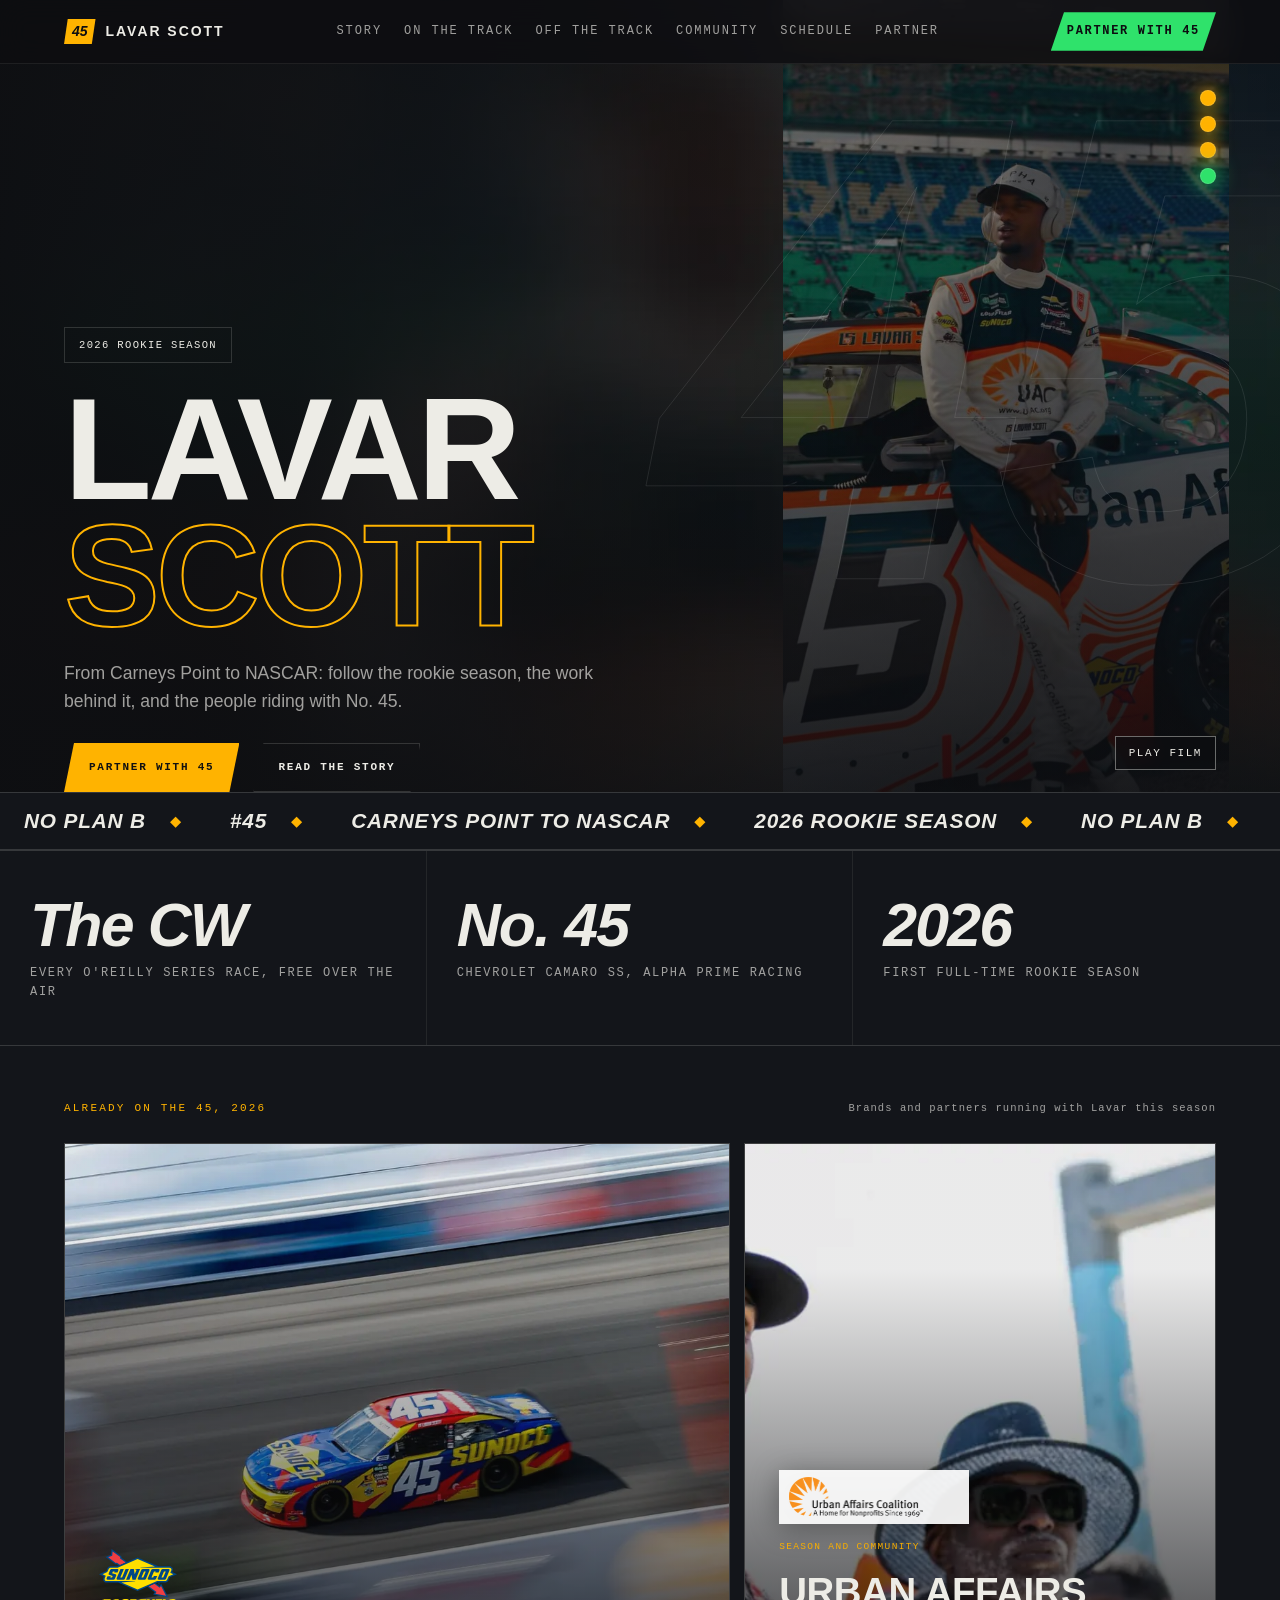
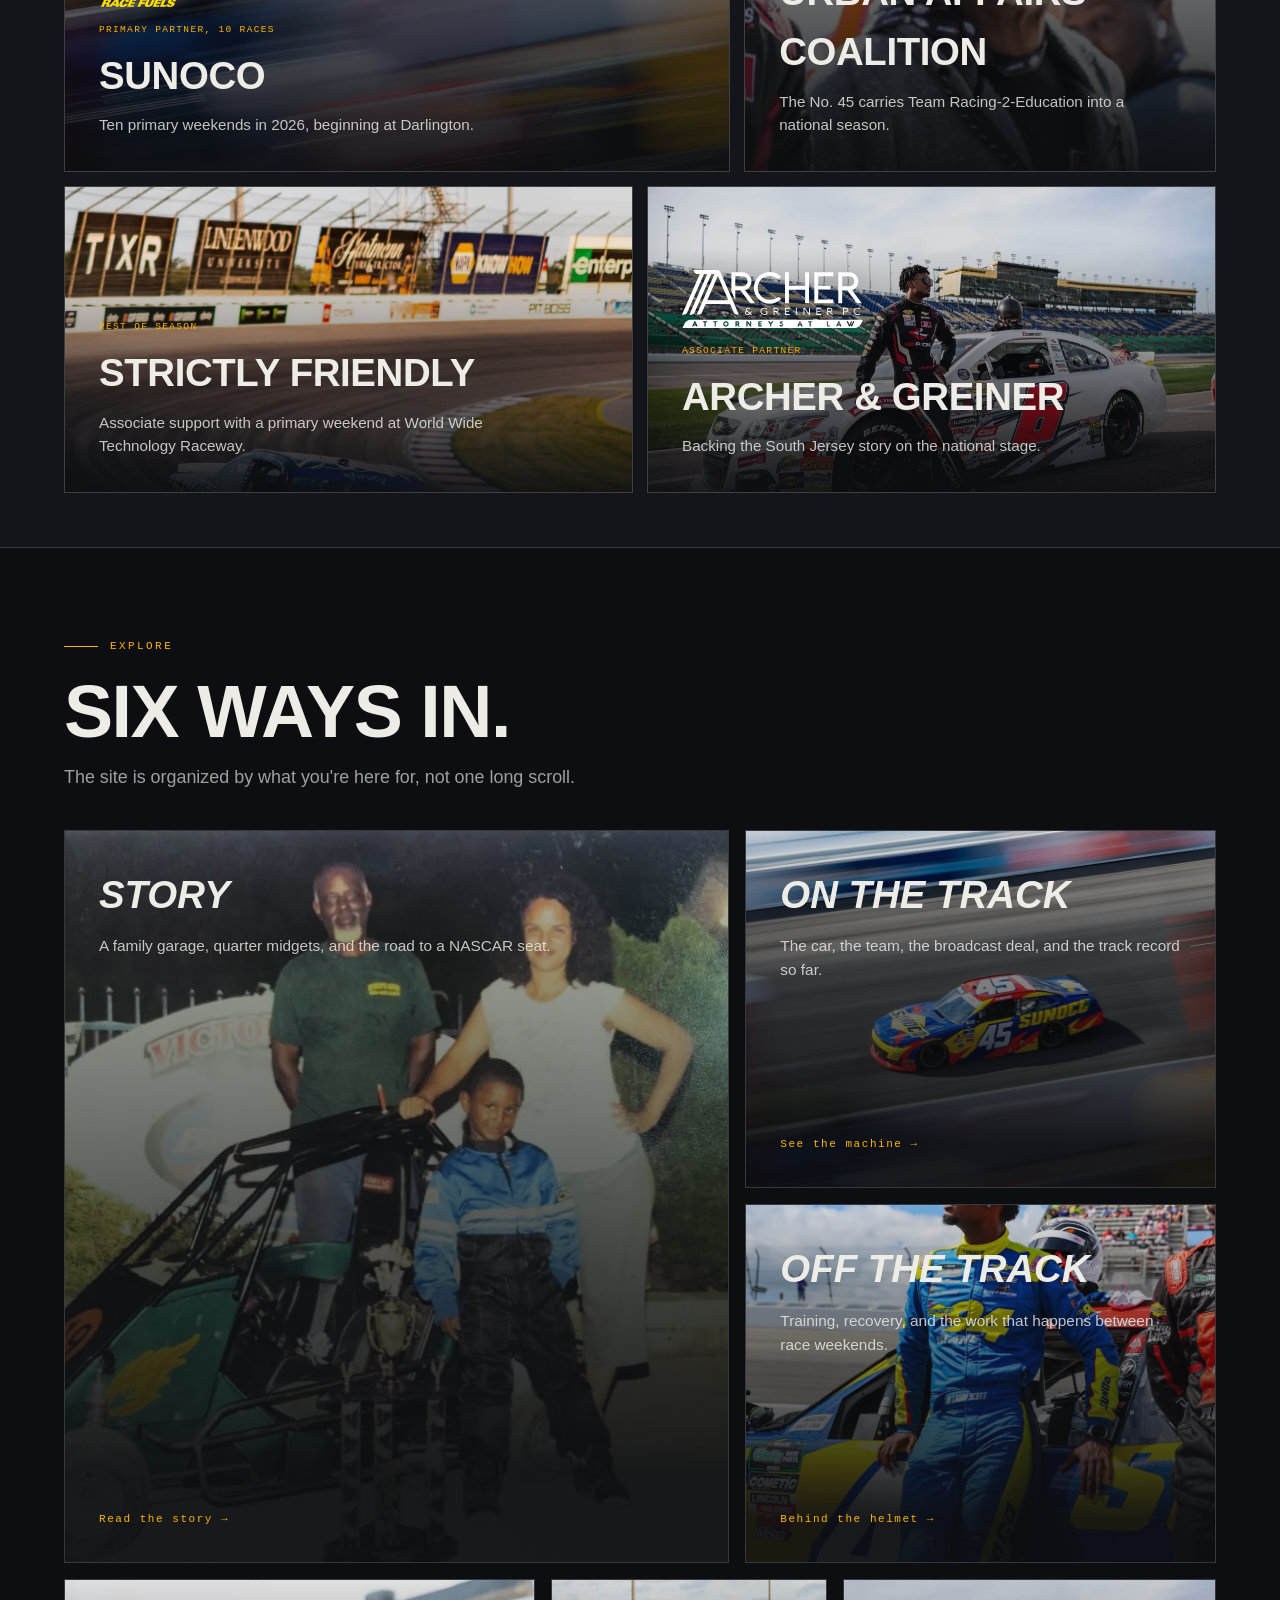
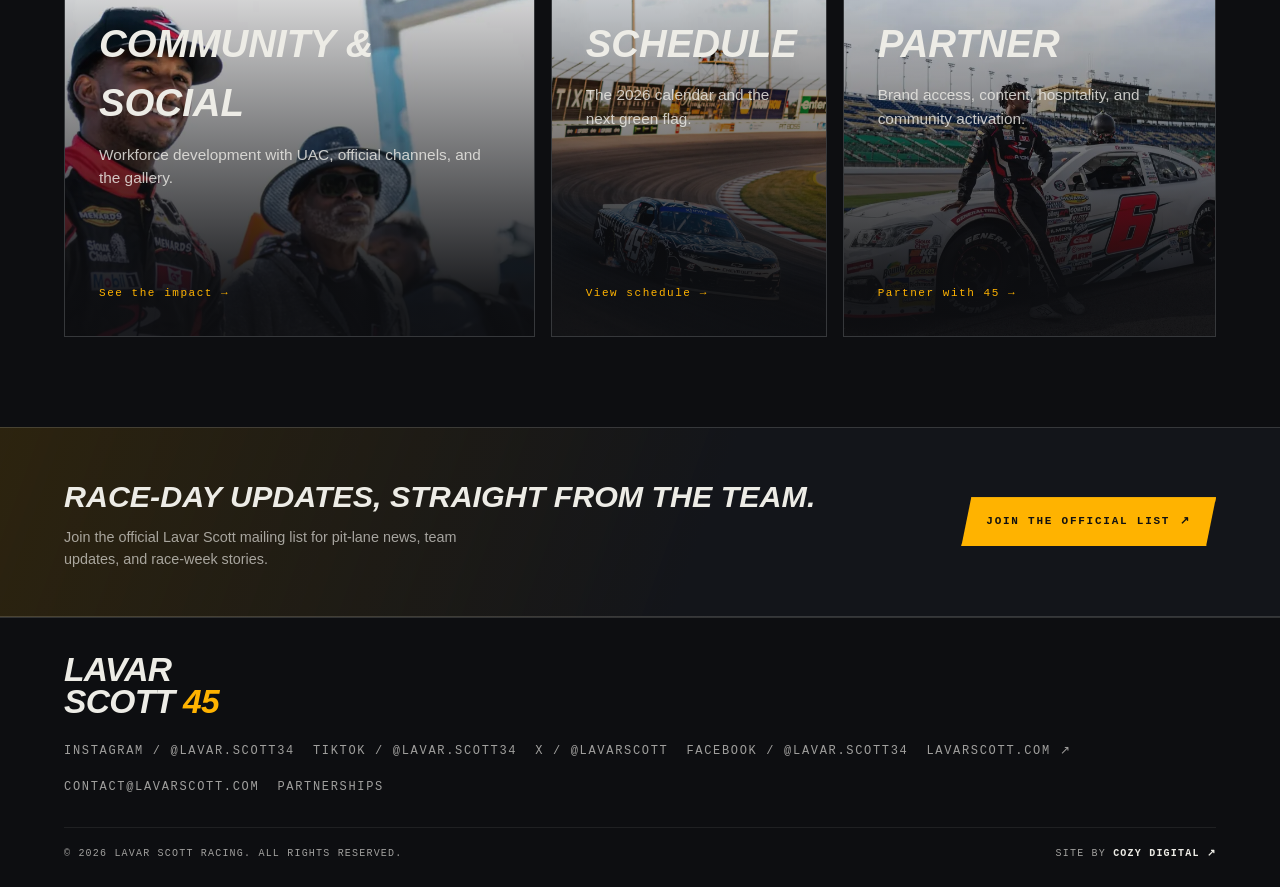
==== commit df28b915: "Redesign Lavar Scott site with cinematic page experiences" ====
--- a/index.html
+++ b/index.html
@@ -4,7 +4,9 @@
 <meta charset="UTF-8">
 <meta name="viewport" content="width=device-width, initial-scale=1.0, viewport-fit=cover">
 <title>Lavar Scott | No. 45, Alpha Prime Racing</title>
+<link rel="icon" href="favicon.svg" type="image/svg+xml">
 <meta name="description" content="Lavar Scott, No. 45 Alpha Prime Racing Chevrolet. Full-time rookie season in the NASCAR O'Reilly Auto Parts Series, live every weekend on The CW.">
+<script>document.documentElement.classList.add('js');setTimeout(function(){if(!document.documentElement.classList.contains('js-ready'))document.documentElement.classList.remove('js')},1500)</script>
 <link rel="stylesheet" href="styles.css">
 <noscript><style>@media(max-width:860px){.burger{display:none!important}.mmenu{display:block!important;position:static!important;max-height:none!important;overflow:visible!important}}</style></noscript>
 </head>
@@ -21,7 +23,6 @@
     <a href="track.html">On The Track</a>
     <a href="offtrack.html">Off The Track</a>
     <a href="community.html">Community</a>
-    <a href="gallery.html">Gallery</a>
     <a href="schedule.html">Schedule</a>
     <a href="partner.html">Partner</a>
   </div>
@@ -37,14 +38,13 @@
   <a href="track.html">On The Track <span class="mono">The car, the series</span></a>
   <a href="offtrack.html">Off The Track <span class="mono">Training, lifestyle</span></a>
   <a href="community.html">Community <span class="mono">Social, UAC</span></a>
-  <a href="gallery.html">Gallery <span class="mono">Photos, news</span></a>
   <a href="schedule.html">Schedule <span class="mono">2026 races</span></a>
   <a href="partner.html">Partner <span class="mono green">Sponsor the 45</span></a>
 </nav>
 
 <main id="main">
 <header class="hero" id="top">
-  <div style="--bgv-poster:url(media/edits/edit-02-poster.jpg)" class="bg-video bg-video--home" aria-hidden="true">
+  <div style="--bgv-fill:url(img/video-fill/edit-02.webp)" class="bg-video bg-video--home" aria-hidden="true">
     <video class="bg-video__el" muted playsinline loop preload="none" aria-hidden="true" tabindex="-1" poster="media/edits/edit-02-poster.jpg" data-eager="true">
       <source src="media/edits/edit-02.mp4" type="video/mp4">
     </video>
@@ -57,36 +57,25 @@
     <div class="bulb" data-b="2"></div>
     <div class="bulb" data-b="3"></div>
     <div class="bulb" data-b="4"></div>
-    <span class="lbl">Staging</span>
   </div>
 
   <div class="hero-inner" id="heroInner">
     <div class="plate">
-      <span><i class="dot"></i>2026 Rookie Season</span>
-      <span>NASCAR O'Reilly Auto Parts Series</span>
-      <span>Live on The CW</span>
-      <span>No. 45 Alpha Prime Chevrolet</span>
+      <span class="active">2026 Rookie Season</span>
     </div>
 
     <h1 class="hero-name"><span class="l1">Lavar</span> <span class="l2">Scott</span></h1>
 
     <p class="hero-sub">
-      Lavar Scott is running his first full-time rookie season in the NASCAR O'Reilly Auto
-      Parts Series, driving the No. 45 Chevrolet for Alpha Prime Racing. On track, in the gym,
-      and in the community: this is the full story, not just race results.
+      From Carneys Point to NASCAR: follow the rookie season, the work behind it, and the people riding with No. 45.
     </p>
 
     <div class="hero-ctas">
-      <a class="btn primary" href="partner.html">Partner With The 45</a>
+      <a class="btn primary" href="partner.html">Partner With 45</a>
       <a class="btn ghosty" href="story.html">Read The Story</a>
     </div>
   </div>
 
-  <div class="hero-foot">
-    <span>Carneys Point, NJ. Behind the wheel since age five.</span>
-    <span class="scroll-cue"><i></i>Scroll</span>
-    <span>No. 45 Alpha Prime Racing Chevrolet</span>
-  </div>
 </header>
 
 <div class="marquee" aria-hidden="true">
@@ -118,69 +107,89 @@
     <span class="t">Already on the 45, 2026</span>
     <span class="s">Brands and partners running with Lavar this season</span>
   </div>
-  <div class="proof-grid">
-    <div class="brandcard rv">
-      <span class="rl">Primary, 10 races</span>
-      <span class="nm">Sunoco</span>
-      <span class="ds">Primary partner on the No. 45 for ten races in 2026, beginning at Darlington in March.</span>
-    </div>
-    <div class="brandcard rv d1">
-      <span class="rl">Season, community</span>
-      <span class="nm">Urban Affairs Coalition</span>
-      <span class="ds">Philadelphia workforce-development nonprofit. The No. 45 is the visible ambassador for its Team Racing-2-Education program.</span>
-    </div>
-    <div class="brandcard rv d2">
-      <span class="rl">Rest of season</span>
-      <span class="nm">Strictly Friendly</span>
-      <span class="ds">On the No. 45 since Indianapolis for the remainder of 2026, expanding to primary at World Wide Technology Raceway in September.</span>
-    </div>
-    <div class="brandcard rv d3">
-      <span class="rl">Associate</span>
-      <span class="nm">Archer &amp; Greiner</span>
-      <span class="ds">Regional law firm backing the South Jersey story since the start of the national-series run.</span>
-    </div>
+  <div class="proof-grid proof-grid--editorial">
+    <article class="brandcard brandcard--lead rv">
+      <img src="img/proof/sunoco.webp" alt="" loading="lazy" width="960" height="1280">
+      <div class="brandcard__scrim"></div>
+      <div class="brandcard__copy">
+        <img class="brandmark brandmark--sunoco" src="img/partners/sunoco.svg" alt="Sunoco Race Fuels">
+        <span class="rl">Primary partner, 10 races</span>
+        <span class="nm">Sunoco</span>
+        <span class="ds">Ten primary weekends in 2026, beginning at Darlington.</span>
+      </div>
+    </article>
+    <article class="brandcard brandcard--community rv d1">
+      <img src="img/proof/uac.webp" alt="" loading="lazy" width="960" height="537">
+      <div class="brandcard__scrim"></div>
+      <div class="brandcard__copy">
+        <img class="brandmark brandmark--uac" src="img/partners/uac.png" alt="Urban Affairs Coalition">
+        <span class="rl">Season and community</span>
+        <span class="nm">Urban Affairs Coalition</span>
+        <span class="ds">The No. 45 carries Team Racing-2-Education into a national season.</span>
+      </div>
+    </article>
+    <article class="brandcard brandcard--compact rv d2">
+      <img src="img/proof/strictly-friendly.webp" alt="" loading="lazy" width="960" height="1200">
+      <div class="brandcard__scrim"></div>
+      <div class="brandcard__copy">
+        <span class="rl">Rest of season</span>
+        <span class="nm">Strictly Friendly</span>
+        <span class="ds">Associate support with a primary weekend at World Wide Technology Raceway.</span>
+      </div>
+    </article>
+    <article class="brandcard brandcard--compact rv d3">
+      <img src="img/proof/archer-greiner.webp" alt="" loading="lazy" width="960" height="640">
+      <div class="brandcard__scrim"></div>
+      <div class="brandcard__copy">
+        <img class="brandmark brandmark--archer" src="img/partners/archer.svg" alt="Archer">
+        <span class="rl">Associate partner</span>
+        <span class="nm">Archer &amp; Greiner</span>
+        <span class="ds">Backing the South Jersey story on the national stage.</span>
+      </div>
+    </article>
   </div>
 </section>
 
 <section class="section" aria-labelledby="explore-h">
   <div class="kicker rv">Explore</div>
   <h2 id="explore-h" class="h-xl rv d1">Six ways in.</h2>
-
-  <div class="grid g3">
-    <a class="navcard rv" href="story.html">
-      <span class="num">01</span>
+  <p class="lede rv d2">The site is organized by what you're here for, not one long scroll.</p>
+
+  <div class="grid g3 explore-grid">
+    <a class="navcard navcard--story rv" href="story.html">
+      <img class="navcard__media" src="img/nav/story.webp" alt="" loading="lazy" width="960" height="960">
       <h3>Story</h3>
       <p>A family garage, quarter midgets, and the road to a NASCAR seat.</p>
       <span class="go">Read the story &rarr;</span>
     </a>
-    <a class="navcard rv d1" href="track.html">
-      <span class="num">02</span>
+    <a class="navcard navcard--track rv d1" href="track.html">
+      <img class="navcard__media" src="img/nav/track.webp" alt="" loading="lazy" width="960" height="1280">
       <h3>On The Track</h3>
       <p>The car, the team, the broadcast deal, and the track record so far.</p>
       <span class="go">See the machine &rarr;</span>
     </a>
-    <a class="navcard rv d2" href="offtrack.html">
-      <span class="num">03</span>
+    <a class="navcard navcard--offtrack rv d2" href="offtrack.html">
+      <img class="navcard__media" src="img/nav/offtrack.webp" alt="" loading="lazy" width="960" height="1280">
       <h3>Off The Track</h3>
       <p>Training, recovery, and the work that happens between race weekends.</p>
-      <span class="go">Off the track &rarr;</span>
-    </a>
-    <a class="navcard rv" href="community.html">
-      <span class="num">04</span>
+      <span class="go">Behind the helmet &rarr;</span>
+    </a>
+    <a class="navcard navcard--community rv" href="community.html">
+      <img class="navcard__media" src="img/nav/community.webp" alt="" loading="lazy" width="960" height="537">
       <h3>Community &amp; Social</h3>
-      <p>Workforce development with UAC, plus the official social feeds and photo gallery.</p>
-      <span class="go">See the community &rarr;</span>
-    </a>
-    <a class="navcard rv d1" href="schedule.html">
-      <span class="num">05</span>
+      <p>Workforce development with UAC, official channels, and the gallery.</p>
+      <span class="go">See the impact &rarr;</span>
+    </a>
+    <a class="navcard navcard--schedule rv d1" href="schedule.html">
+      <img class="navcard__media" src="img/nav/schedule.webp" alt="" loading="lazy" width="960" height="1200">
       <h3>Schedule</h3>
-      <p>The full 2026 O'Reilly Auto Parts Series calendar and the next green flag.</p>
+      <p>The 2026 calendar and the next green flag.</p>
       <span class="go">View schedule &rarr;</span>
     </a>
-    <a class="navcard rv d2" href="partner.html">
-      <span class="num">06</span>
+    <a class="navcard navcard--partner rv d2" href="partner.html">
+      <img class="navcard__media" src="img/nav/partner.webp" alt="" loading="lazy" width="960" height="640">
       <h3>Partner</h3>
-      <p>What a partnership includes, who it fits, and how to start a conversation.</p>
+      <p>Brand access, content, hospitality, and community activation.</p>
       <span class="go">Partner with 45 &rarr;</span>
     </a>
   </div>
@@ -188,10 +197,10 @@
 
 <section class="updates">
   <div>
-    <h2>Want race-day updates?</h2>
-    <p>A quick, honest way to stay in the loop. This opens your email app; nothing is submitted or stored by this site.</p>
-  </div>
-  <a class="btn primary" href="mailto:contact@lavarscott.com?subject=Add%20me%20to%202026%20race%20updates&body=Hi%20Lavar%20Scott%20team%2C%0A%0APlease%20add%20me%20to%20race%20weekend%20and%20season%20updates.%0A%0AName%3A%20%0AEmail%3A%20%0A%0A(Sent%20via%20the%20lavarscott.com%20site%20update%20link.%20This%20just%20opens%20my%20email%20app.%20Nothing%20is%20submitted%20or%20stored%20by%20the%20site.)">Get Updates</a>
+    <h2>Race-day updates, straight from the team.</h2>
+    <p>Join the official Lavar Scott mailing list for pit-lane news, team updates, and race-week stories.</p>
+  </div>
+  <a class="btn primary" href="https://lavarscott.com/" target="_blank" rel="noopener">Join The Official List <span aria-hidden="true">&#8599;</span></a>
 </section>
 </main>
 
--- a/styles.css
+++ b/styles.css
@@ -505,7 +505,7 @@
 .del{display:grid;grid-template-columns:repeat(4,1fr);border:1px solid var(--line);margin-top:38px}
 .del-col{padding:24px 20px;border-right:1px solid var(--line-soft)}
 .del-col:last-child{border-right:none}
-.del-col h4{font-family:var(--mono);font-size:10.5px;letter-spacing:.18em;text-transform:uppercase;color:var(--amber);margin-bottom:14px}
+.del-col h3{font-family:var(--mono);font-size:10.5px;letter-spacing:.18em;text-transform:uppercase;color:var(--amber);margin-bottom:14px}
 .del-col li{position:relative;padding:8px 0 8px 18px;font-size:.86rem;color:var(--paper-dim);border-bottom:1px solid var(--line-soft)}
 .del-col li:last-child{border-bottom:none}
 .del-col li::before{content:'▸';position:absolute;left:0;top:8px;color:var(--amber)}
@@ -517,17 +517,14 @@
 .fit-row .t{font-weight:900;text-transform:uppercase;letter-spacing:.01em;font-size:clamp(.95rem,1.5vw,1.1rem)}
 .fit-row .d{color:var(--paper-dim);font-size:.9rem}
 
-/* ---------- NIELSEN CHART ---------- */
+/* ---------- SPONSORSHIP EVIDENCE ---------- */
 .chart-wrap{border:1px solid var(--line);background:var(--asphalt-2);padding:clamp(20px,3.4vw,32px);margin-top:38px}
-.chart-top{display:flex;justify-content:space-between;align-items:baseline;gap:18px;flex-wrap:wrap;margin-bottom:6px}
-.chart-top h4{font-weight:900;text-transform:uppercase;letter-spacing:-.01em;font-size:clamp(1rem,2vw,1.3rem)}
-.chart-legend{display:flex;gap:16px;align-items:center;flex-wrap:wrap}
-.chart-legend span{display:flex;align-items:center;gap:7px;font-family:var(--mono);font-size:10px;letter-spacing:.12em;text-transform:uppercase;color:var(--paper-dim)}
-.chart-legend i{width:11px;height:11px;border-radius:2px;display:block}
-.chart-sub{color:var(--paper-dim);font-size:.88rem;margin-bottom:20px;max-width:62ch}
-.chart-scroll{overflow-x:auto}
-.chart-scroll svg{display:block;min-width:480px;width:100%;height:auto}
-.chart-src{font-family:var(--mono);font-size:9.5px;letter-spacing:.12em;text-transform:uppercase;color:var(--paper-dim);margin-top:14px}
+.evidence-grid{display:grid;grid-template-columns:repeat(3,1fr);gap:1px;background:var(--line)}
+.evidence-stat{display:flex;flex-direction:column;gap:14px;background:var(--asphalt-2);padding:clamp(20px,3vw,32px)}
+.evidence-stat strong{font-size:clamp(2.4rem,6vw,5.2rem);font-weight:950;letter-spacing:-.06em;line-height:.9;color:var(--amber)}
+.evidence-stat span{color:var(--paper-dim);font-size:.92rem;line-height:1.6}
+.chart-src{grid-column:1/-1;background:var(--asphalt-2);font-family:var(--mono);font-size:11px;line-height:1.5;letter-spacing:.1em;text-transform:uppercase;color:var(--paper-dim);margin:0;padding:16px 0 0}
+.chart-src a{color:var(--amber);text-decoration:underline;text-underline-offset:3px}
 
 /* ---------- PRESS ---------- */
 .press{display:grid;grid-template-columns:repeat(3,1fr);gap:12px;margin-top:38px}
@@ -556,6 +553,8 @@
   font-family:var(--display);font-size:.95rem;padding:12px 14px;
 }
 .enquiry input:focus-visible,.enquiry select:focus-visible,.enquiry textarea:focus-visible{border-color:var(--amber)}
+.enquiry .field-error{color:#ffcf4a;font-family:var(--mono);font-size:12px;line-height:1.4;margin-top:7px;max-width:none}
+.enquiry [aria-invalid="true"]{border-color:#ffcf4a;box-shadow:0 0 0 1px #ffcf4a}
 .enquiry textarea{resize:vertical;min-height:110px}
 .enquiry .row2{display:grid;grid-template-columns:1fr 1fr;gap:16px}
 .enquiry .note{color:var(--paper-dim);font-size:.85rem;margin-top:10px}
@@ -605,6 +604,7 @@
   .cal{grid-template-columns:1fr;column-gap:0}
 }
 @media(max-width:860px){
+  .evidence-grid{grid-template-columns:1fr}
   .story-grid,.car-grid{grid-template-columns:1fr}
   .photo-frame{position:static;max-width:440px}
   .car-visual{order:-1}
@@ -638,19 +638,12 @@
   .rv{opacity:1!important;transform:none!important}
 }
 
-=====================================================
-   VIDEO FIX A — BLUR FILL
-   The source clips are 540x960 (vertical, phone-cut). Forcing one
-   into a 1440px-wide hero with object-fit:cover upscales it ~2.7x,
-   which is the blur everyone can see.
-
-   Here the sharp copy is never scaled beyond its native width. It
-   sits to the right, clear of the headline, and a heavily blurred
-   plate built from the poster frame fills the rest of the hero.
-   Blurring hides the upscale completely, because a blurred image
-   has no fine detail to lose in the first place.
-
-   Cost: nothing. No new assets, no re-encode.
+/* ============================================================
+   VIDEO BLUR FILL
+   The source clips are 540x960 portrait cuts. The sharp copy stays
+   near native width while a tiny, pre-rendered blurred WebP fills
+   the remaining hero. Pre-rendering keeps the intended depth
+   without an expensive full-viewport CSS blur at runtime.
 ============================================================ */
 .bg-video{display:flex;align-items:center;justify-content:flex-end}
 .bg-video__el{
@@ -661,28 +654,10 @@
 }
 .bg-video::before{
   content:'';position:absolute;inset:-8%;z-index:0;
-  background-image:var(--bgv-poster);
+  background-image:var(--bgv-fill);
   background-size:cover;background-position:50% 28%;
-  filter:blur(52px) saturate(.7) brightness(.68);
   transform:scale(1.15);
-  transition:opacity .8s ease;
-}
-/* Live ambient plate. script.js samples the playing clip into a
-   tiny canvas and fades this in over the poster-based plate above,
-   so the surround keeps matching the footage instead of freezing
-   on the first frame. Without JS or canvas the poster plate stays
-   and nothing below ever applies. */
-.bg-video__amb{
-  position:absolute;inset:-8%;z-index:0;
-  width:116%;height:116%;
-  object-fit:cover;
-  filter:blur(52px) saturate(.7) brightness(.68);
-  transform:scale(1.15);
-  opacity:0;transition:opacity 1s ease;
-  pointer-events:none;
-}
-.bg-video.amb-live .bg-video__amb{opacity:1}
-.bg-video.amb-live::before{opacity:0}
+}
 /* the copy side gets a heavier wash so the headline always holds */
 .bg-video__scrim{z-index:2}
 .bg-video--home .bg-video__scrim{
@@ -697,101 +672,185 @@
   .bg-video__el{width:100%;max-width:none;object-fit:cover;margin-right:0}
   .bg-video::before{display:none}
 }
-/* ---------- LIGHTBOX ----------
-   Fullscreen photo viewer for the gallery. Progressive
-   enhancement: every thumbnail is a plain link to the full-size
-   image, so with JS off clicking still opens the photo. script.js
-   intercepts the click and shows this overlay instead. */
-.lb{
-  position:fixed;inset:0;z-index:1500;display:none;
-  background:rgba(6,7,9,.94);-webkit-backdrop-filter:blur(6px);backdrop-filter:blur(6px);
-}
-.lb.open{display:flex;flex-direction:column}
-.lb-bar{
-  display:flex;align-items:center;justify-content:space-between;gap:16px;
-  padding:14px clamp(14px,3vw,26px);border-bottom:1px solid var(--line);flex:0 0 auto;
-}
-.lb-count{font-family:var(--mono);font-size:11px;letter-spacing:.2em;color:var(--paper-dim);font-variant-numeric:tabular-nums}
-.lb-close{
-  background:none;border:1px solid var(--line);color:var(--paper);cursor:pointer;
-  font-family:var(--mono);font-size:11px;letter-spacing:.16em;text-transform:uppercase;
-  padding:8px 14px;transition:border-color .25s,color .25s;
-}
-.lb-close:hover{border-color:var(--amber);color:var(--amber)}
-.lb-stage{flex:1 1 auto;display:flex;align-items:center;justify-content:center;position:relative;min-height:0;padding:clamp(10px,2vw,22px)}
-.lb-stage img{max-width:100%;max-height:100%;object-fit:contain;display:block}
-.lb-nav{
-  position:absolute;top:50%;transform:translateY(-50%);
-  width:clamp(42px,6vw,58px);height:clamp(42px,6vw,58px);
-  background:rgba(13,14,17,.72);border:1px solid var(--line);color:var(--paper);
-  cursor:pointer;font-size:20px;line-height:1;display:flex;align-items:center;justify-content:center;
-  transition:border-color .25s,color .25s,background .25s;
-}
-.lb-nav:hover{border-color:var(--amber);color:var(--amber);background:rgba(13,14,17,.92)}
-.lb-prev{left:clamp(8px,2vw,20px)}
-.lb-next{right:clamp(8px,2vw,20px)}
-.lb-cap{
-  flex:0 0 auto;padding:14px clamp(14px,3vw,26px);border-top:1px solid var(--line);
-  font-family:var(--mono);font-size:10.5px;letter-spacing:.14em;text-transform:uppercase;color:var(--paper-dim);
-}
-.lb :focus-visible{outline:2px solid var(--amber);outline-offset:2px}
-body.lb-lock{overflow:hidden}
-/* the gallery grid becomes clickable-looking once JS is on */
-html.js .gallery a{cursor:zoom-in}
-
-/* ---------- NEWS CARDS ---------- */
-.news{display:grid;grid-template-columns:repeat(3,1fr);gap:14px;margin-top:38px}
-.newscard{
-  border:1px solid var(--line);background:var(--asphalt-2);padding:24px 22px;
-  display:flex;flex-direction:column;gap:10px;text-decoration:none;color:inherit;
-  transition:border-color .3s,transform .3s;
-}
-.newscard:hover,.newscard:focus-visible{border-color:var(--amber);transform:translateY(-4px)}
-.newscard .tag{font-family:var(--mono);font-size:9.5px;letter-spacing:.18em;text-transform:uppercase;color:var(--amber)}
-.newscard h3{font-weight:800;font-size:1rem;line-height:1.35;text-transform:none;letter-spacing:0}
-.newscard p{color:var(--paper-dim);font-size:.86rem}
-.newscard .go{margin-top:auto;padding-top:12px;font-family:var(--mono);font-size:10px;letter-spacing:.16em;text-transform:uppercase;color:var(--amber)}
-
-/* ---------- REACH OUT ---------- */
-.reach{display:grid;grid-template-columns:1.1fr 1fr;gap:16px;margin-top:38px}
-.reachcard{border:1px solid var(--line);background:var(--asphalt-2);padding:clamp(24px,3.5vw,34px)}
-.reachcard h3{font-weight:900;font-style:italic;text-transform:uppercase;font-size:clamp(1.05rem,2vw,1.3rem);margin-bottom:14px}
-.reachcard .addr{font-style:normal;font-size:1.05rem;line-height:1.7;font-weight:700}
-.reachcard .note{
-  border-left:2px solid var(--amber);padding:12px 0 12px 14px;margin-bottom:18px;
-  color:var(--paper-dim);font-size:.88rem;
-}
-.reachcard .note b{color:var(--paper)}
-.sociallist{display:flex;flex-direction:column;margin-top:4px}
-.sociallist a{
-  display:flex;justify-content:space-between;align-items:center;gap:12px;
-  padding:12px 0;border-bottom:1px solid var(--line-soft);
-  font-family:var(--mono);font-size:11px;letter-spacing:.12em;text-transform:uppercase;
-  transition:padding-left .25s,color .25s;
-}
-.sociallist a:last-child{border-bottom:none}
-.sociallist a:hover,.sociallist a:focus-visible{padding-left:8px;color:var(--amber)}
-.sociallist .h{color:var(--paper-dim)}
-
-/* ---------- TICKETS BUTTON ---------- */
-.tix{
-  font-family:var(--mono);font-size:9.5px;letter-spacing:.14em;text-transform:uppercase;
-  border:1px solid var(--amber);color:var(--amber);padding:6px 12px;white-space:nowrap;
-  transition:background .25s,color .25s;
-}
-.tix:hover,.tix:focus-visible{background:var(--amber);color:#0d0e11}
-.cal-row.done .tix{display:none}
+
+/* ---------- 2026 CINEMATIC POLISH ---------- */
+body{font-size:17px}
+.mono,.nav-links a,.nav-cta,.f-links a{font-size:12px}
+
+.race-progress{
+  position:fixed;z-index:905;left:0;top:var(--nav-h);width:100%;height:2px;
+  transform:scaleX(0);transform-origin:left;background:var(--amber);pointer-events:none;
+}
+@supports(animation-timeline:scroll()){
+  html.js-anim .race-progress{animation:race-progress linear both;animation-timeline:scroll(root block)}
+  @keyframes race-progress{to{transform:scaleX(1)}}
+}
+
+.page-hero{
+  min-height:92vh;min-height:92svh;position:relative;overflow:hidden;
+  display:flex;flex-direction:column;justify-content:flex-end;align-items:flex-start;
+  padding:calc(var(--nav-h) + 52px) var(--pad) clamp(54px,8vh,84px)!important;
+  isolation:isolate;
+}
+.page-hero>*:not(.bg-video):not(.page-hero__media):not(.page-hero__scrim){position:relative;z-index:2}
+.page-hero>.kicker,.page-hero>.h-xl,.page-hero>.lede,.page-hero>.btn,.page-hero>.hero-ctas{max-width:920px}
+.page-hero>.h-xl{font-size:clamp(3rem,6vw,5.5rem)}
+.page-hero>.lede{color:rgba(237,236,230,.82);font-size:clamp(1rem,1.5vw,1.2rem)}
+.page-hero__content{position:relative;z-index:2;max-width:920px}
+.page-hero__content .h-xl{font-size:clamp(3rem,6vw,5.5rem)}
+.page-hero__content .lede{color:rgba(237,236,230,.82);font-size:clamp(1rem,1.5vw,1.2rem)}
+.page-hero__content>.btn{margin-top:24px}
+.page-hero__media,.page-hero__scrim{position:absolute;inset:0;z-index:0}
+.page-hero__media img{width:100%;height:100%;object-fit:cover;display:block;transform:scale(1.025)}
+.page-hero__scrim{z-index:1;background:linear-gradient(90deg,rgba(13,14,17,.95) 0%,rgba(13,14,17,.72) 44%,rgba(13,14,17,.12) 78%),linear-gradient(0deg,rgba(13,14,17,.82),transparent 62%)}
+.page-hero--story .page-hero__media img{object-position:62% 42%}
+.page-hero--schedule .page-hero__media img{object-position:54% 40%}
+html.js-anim .page-hero__media img{animation:cinematic-drift 14s cubic-bezier(.2,.7,.2,1) both}
+@keyframes cinematic-drift{from{transform:scale(1.08) translate3d(1.2%,0,0)}to{transform:scale(1.025) translate3d(0,0,0)}}
+
+.video-control{
+  position:absolute;z-index:8;right:var(--pad);bottom:22px;
+  min-width:92px;padding:10px 13px;border:1px solid rgba(237,236,230,.42);
+  color:var(--paper);background:rgba(13,14,17,.72);backdrop-filter:blur(10px);
+  font-family:var(--mono);font-size:11px;letter-spacing:.14em;text-transform:uppercase;
+}
+.video-control:hover,.video-control:focus-visible{border-color:var(--amber);color:var(--amber)}
+.video-control[hidden]{display:none!important}
+.page-hero>.video-control{position:absolute!important;right:var(--pad);bottom:22px;width:auto;max-width:none}
+
+/* Image-led sponsor proof replaces the old text-card wall. */
+.proof-grid--editorial{grid-template-columns:repeat(12,1fr);grid-auto-rows:minmax(170px,24vw);gap:14px}
+.proof-grid--editorial .brandcard{
+  min-height:250px;padding:0;overflow:hidden;position:relative;justify-content:flex-end;
+  background:var(--asphalt);border-color:rgba(237,236,230,.22);
+}
+.proof-grid--editorial .brandcard--lead{grid-column:span 7;grid-row:span 2}
+.proof-grid--editorial .brandcard--community{grid-column:span 5;grid-row:span 2}
+.proof-grid--editorial .brandcard--compact{grid-column:span 6;grid-row:span 1}
+.brandcard>img{position:absolute;inset:0;width:100%;height:100%;object-fit:cover;transition:transform .7s cubic-bezier(.2,.7,.2,1)}
+.brandcard--lead>img{object-position:50% 48%}
+.brandcard--community>img{object-position:58% 50%}
+.brandcard--compact>img{object-position:50% 42%}
+.brandcard__scrim{position:absolute;inset:0;background:linear-gradient(180deg,rgba(13,14,17,.08) 20%,rgba(13,14,17,.94) 100%)}
+.brandcard__copy{position:relative;z-index:2;padding:clamp(22px,3vw,34px);display:flex;flex-direction:column;gap:8px;max-width:52ch}
+.brandmark{position:static!important;display:block;width:auto!important;height:auto!important;max-width:min(190px,70%)!important;max-height:58px;object-fit:contain!important;object-position:left center!important;margin-bottom:8px;transform:none!important;filter:drop-shadow(0 4px 14px rgba(0,0,0,.35))}
+.brandmark--uac{background:rgba(255,255,255,.92);padding:7px 10px;max-height:54px}
+.brandmark--archer{filter:brightness(0) invert(1) drop-shadow(0 4px 14px rgba(0,0,0,.35))}
+.proof-grid--editorial .brandcard .nm{font-size:clamp(1.35rem,3vw,2.4rem)}
+.proof-grid--editorial .brandcard .ds{color:rgba(237,236,230,.82);font-size:.95rem}
+.proof-grid--editorial .brandcard:hover>img{transform:scale(1.045)}
+
+.lgo{min-height:118px;min-width:190px;background:rgba(237,236,230,.035)}
+.lgo img{display:block;width:auto;height:auto;max-width:150px;max-height:72px;object-fit:contain}
+.lgo--uac img{background:#fff;padding:7px 9px}
+.lgo--apr img{max-height:88px}
+.lgo--archer img{filter:brightness(0) invert(1)}
+.lgo--sunoco img{max-height:76px}
+
+/* Editorial image mosaic: each path has a distinct visual cue. */
+.explore-grid{grid-template-columns:repeat(12,1fr);grid-auto-rows:minmax(260px,28vw)}
+.explore-grid .navcard{
+  grid-column:span 4;position:relative;overflow:hidden;justify-content:flex-end;
+  min-height:280px;padding:clamp(22px,3vw,34px);isolation:isolate;
+}
+.explore-grid .navcard::before{content:'';position:absolute;z-index:-1;inset:0;background:linear-gradient(180deg,rgba(13,14,17,.12),rgba(13,14,17,.94) 88%)}
+.explore-grid .navcard__media{position:absolute;z-index:-2;inset:0;width:100%;height:100%;object-fit:cover;transition:transform .7s cubic-bezier(.2,.7,.2,1)}
+.explore-grid .navcard:hover .navcard__media,.explore-grid .navcard:focus-visible .navcard__media{transform:scale(1.045)}
+.explore-grid .navcard--story{grid-column:span 7;grid-row:span 2}
+.explore-grid .navcard--track{grid-column:span 5}
+.explore-grid .navcard--offtrack{grid-column:span 5}
+.explore-grid .navcard--community{grid-column:span 5}
+.explore-grid .navcard--schedule{grid-column:span 3}
+.explore-grid .navcard--partner{grid-column:span 4}
+.explore-grid .navcard--story .navcard__media{object-position:50% 38%}
+.explore-grid .navcard--track .navcard__media{object-position:50% 44%}
+.explore-grid .navcard--offtrack .navcard__media{object-position:50% 30%}
+.explore-grid .navcard--community .navcard__media{object-position:55% 50%}
+.explore-grid .navcard--schedule .navcard__media{object-position:50% 38%}
+.explore-grid .navcard--partner .navcard__media{object-position:50% 34%}
+.explore-grid .navcard h3{font-size:clamp(1.45rem,3vw,2.4rem)}
+.explore-grid .navcard p{color:rgba(237,236,230,.82);font-size:.96rem}
+.explore-grid .navcard .go{color:var(--amber);font-size:11px}
+
+.broadcast-grid{grid-template-columns:1.35fr .85fr}
+.broadcast-grid .card:first-child{grid-row:span 2;justify-content:flex-end;min-height:360px;background:linear-gradient(180deg,transparent,rgba(13,14,17,.96)),url('img/gallery-kansas-trackside.jpg') center 38%/cover}
+.broadcast-grid .card:nth-child(2),.broadcast-grid .card:nth-child(3){min-height:172px}
+.training-grid{display:grid;grid-template-columns:1.2fr .8fr;gap:16px;margin-top:38px}
+.training-card{min-height:220px;justify-content:flex-end}
+.training-card--strength{grid-row:span 2;min-height:456px;background:linear-gradient(180deg,rgba(13,14,17,.12),rgba(13,14,17,.96)),url('lavar_face_out_of_car.jpg') center 24%/cover}
+.training-card--cockpit{grid-column:1 / -1;min-height:300px;background:linear-gradient(90deg,rgba(13,14,17,.94),rgba(13,14,17,.18)),url('lavar_in_car.jpg') center 42%/cover}
+.training-card--strength p,.training-card--cockpit p{color:rgba(237,236,230,.82);max-width:45ch}
+.impact-layout{display:grid;grid-template-columns:.9fr 1.1fr;gap:clamp(34px,6vw,86px);align-items:center}
+.impact-visual{position:relative;min-height:620px;overflow:hidden;border:1px solid var(--line)}
+.impact-visual>img{position:absolute;inset:0;width:100%;height:100%;object-fit:cover;object-position:55% 50%}
+.impact-pathways{position:absolute;inset:auto 18px 18px;display:flex;flex-wrap:wrap;gap:7px}
+.impact-pathways span{background:rgba(13,14,17,.84);border:1px solid rgba(237,236,230,.32);padding:8px 11px;font-family:var(--mono);font-size:10px;letter-spacing:.1em;text-transform:uppercase}
+
+.btn:active,.nav-cta:active,.burger:active{transform:translateY(1px) scale(.985)}
+.updates{background:linear-gradient(110deg,rgba(255,179,0,.13),var(--asphalt-2) 55%)}
+.updates .btn{white-space:nowrap}
+
+@media(max-width:1020px){
+  .proof-grid--editorial .brandcard--lead,.proof-grid--editorial .brandcard--community{grid-column:span 6}
+  .explore-grid .navcard--story{grid-column:span 7}
+  .explore-grid .navcard--track,.explore-grid .navcard--offtrack{grid-column:span 5}
+  .explore-grid .navcard--community,.explore-grid .navcard--partner{grid-column:span 7}
+  .explore-grid .navcard--schedule{grid-column:span 5}
+}
 
 @media(max-width:860px){
-  .news,.reach{grid-template-columns:1fr}
-}
-/* schedule rows that carry both a badge and a tickets link keep
-   them together in the grid's last cell */
-.endcell{display:flex;align-items:center;gap:10px;justify-content:flex-end;flex-wrap:wrap}
-/* narrow screens: the ticket button drops to its own line under the
-   race name rather than squeezing the 4-column row into overflow */
+  .page-hero{min-height:100svh;padding:calc(var(--nav-h) + 32px) var(--pad) 44px!important}
+  .page-hero>.h-xl{font-size:clamp(2.55rem,11vw,3.25rem);max-width:none}
+  .page-hero>.lede{max-width:29ch;font-size:1rem}
+  .page-hero__content .h-xl{font-size:clamp(2.55rem,11vw,3.25rem);max-width:none}
+  .page-hero__content .lede{max-width:29ch;font-size:1rem}
+  .page-hero__scrim{background:linear-gradient(180deg,rgba(13,14,17,.18) 15%,rgba(13,14,17,.72) 58%,rgba(13,14,17,.98) 100%)}
+  .page-hero--story .page-hero__media img{object-position:52% 26%}
+  .page-hero--schedule .page-hero__media img{object-position:49% 32%}
+  .broadcast-grid,.training-grid,.impact-layout{grid-template-columns:1fr}
+  .broadcast-grid .card:first-child,.training-card--strength{grid-row:auto;min-height:340px}
+  .training-card--cockpit{grid-column:auto;min-height:300px;background-position:60% 40%}
+  .impact-visual{min-height:520px;order:-1}
+}
+
 @media(max-width:620px){
-  .cal-row{grid-template-columns:28px 70px 1fr;row-gap:8px}
-  .cal-row .endcell{grid-column:1 / -1;justify-content:flex-start}
-  .cal-row .tix{padding:7px 12px}
-}
+  :root{--pad:20px}
+  body{font-size:16px}
+  .hero{min-height:100svh;padding:calc(var(--nav-h) + 18px) var(--pad) 0;justify-content:flex-end}
+  .hero-inner{padding-bottom:8px}
+  .hero-name{font-size:clamp(3.35rem,19vw,5.25rem);line-height:.84}
+  .hero-sub{font-size:1rem;line-height:1.45;max-width:31ch;margin-top:16px;color:rgba(237,236,230,.84)}
+  .hero-ctas{margin-top:20px;gap:10px}
+  .hero-ctas .btn{padding:13px 17px}
+  .plate{margin-bottom:16px;max-width:82%}
+  .plate>span:nth-child(n+3){display:none}
+  .tree{display:none}
+  .hero-foot{padding:16px 0 18px;font-size:9.5px}
+  .hero-foot span:last-child{display:none}
+  .bg-video--home .bg-video__el{object-position:58% 16%}
+  .bg-video--home .bg-video__scrim{background:linear-gradient(180deg,rgba(13,14,17,.18) 0%,rgba(13,14,17,.24) 35%,rgba(13,14,17,.88) 72%,rgba(13,14,17,.98) 100%)}
+  .video-control,.page-hero>.video-control{right:var(--pad);bottom:14px;font-size:10px;min-width:82px}
+  .hero .video-control{top:calc(var(--nav-h) + 14px);bottom:auto}
+  .proof-grid--editorial{display:grid;grid-template-columns:1fr;grid-auto-rows:auto}
+  .proof-grid--editorial .brandcard--lead,.proof-grid--editorial .brandcard--community,.proof-grid--editorial .brandcard--compact{grid-column:auto;grid-row:auto;min-height:360px}
+  .proof-grid--editorial .brandcard--compact{min-height:290px}
+  .explore-grid{display:grid;grid-template-columns:1fr;grid-auto-rows:auto}
+  .explore-grid .navcard,.explore-grid .navcard--story,.explore-grid .navcard--track,.explore-grid .navcard--offtrack,.explore-grid .navcard--community,.explore-grid .navcard--schedule,.explore-grid .navcard--partner{grid-column:auto;grid-row:auto;min-height:310px}
+  .impact-visual{min-height:440px}
+  .mono,.nav-links a,.nav-cta,.f-links a{font-size:11px}
+}
+
+@media(max-width:430px) and (max-height:420px){
+  .hero,.page-hero{min-height:100dvh;padding-top:calc(var(--nav-h) + 8px)!important;padding-bottom:12px!important}
+  .hero-name,.page-hero>.h-xl,.page-hero__content .h-xl{font-size:1.85rem;line-height:.88;max-width:none}
+  .plate{margin-bottom:8px}.plate>span{padding:5px 8px}.plate>span:nth-child(n+2){display:none}
+  .hero-sub,.page-hero>.lede,.page-hero__content .lede,.page-hero>.kicker,.page-hero__content>.kicker,.hero-foot{display:none}
+  .hero-ctas,.page-hero>.btn,.page-hero>.hero-ctas,.page-hero__content>.btn{margin-top:7px!important}
+  .hero-ctas .btn:nth-child(2),.page-hero>.hero-ctas .btn:nth-child(2){display:none}
+  .btn{padding:8px 13px;font-size:10px}
+  .video-control,.page-hero>.video-control{top:calc(var(--nav-h) + 8px);bottom:auto!important;padding:7px 10px}
+}
+
+@media(prefers-reduced-motion:reduce){
+  .page-hero__media img,.race-progress{animation:none!important;transform:none!important}
+}
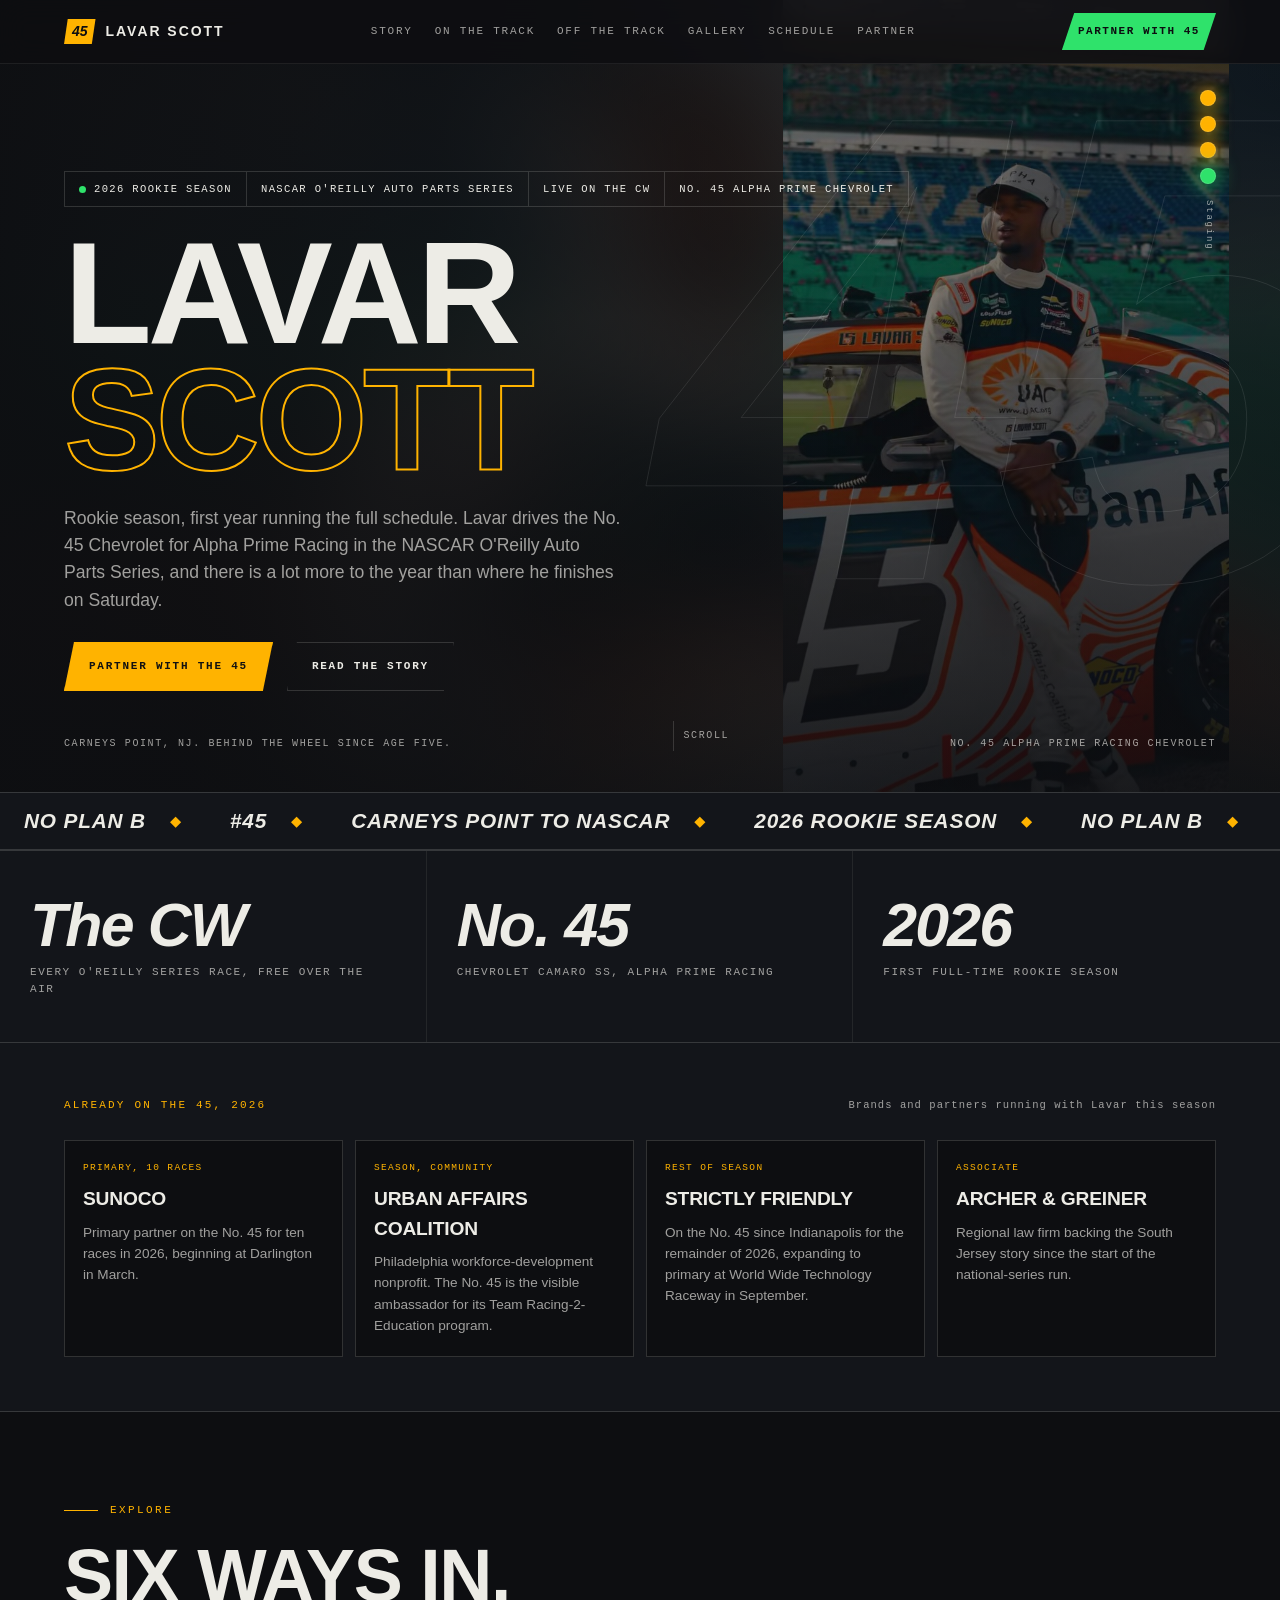
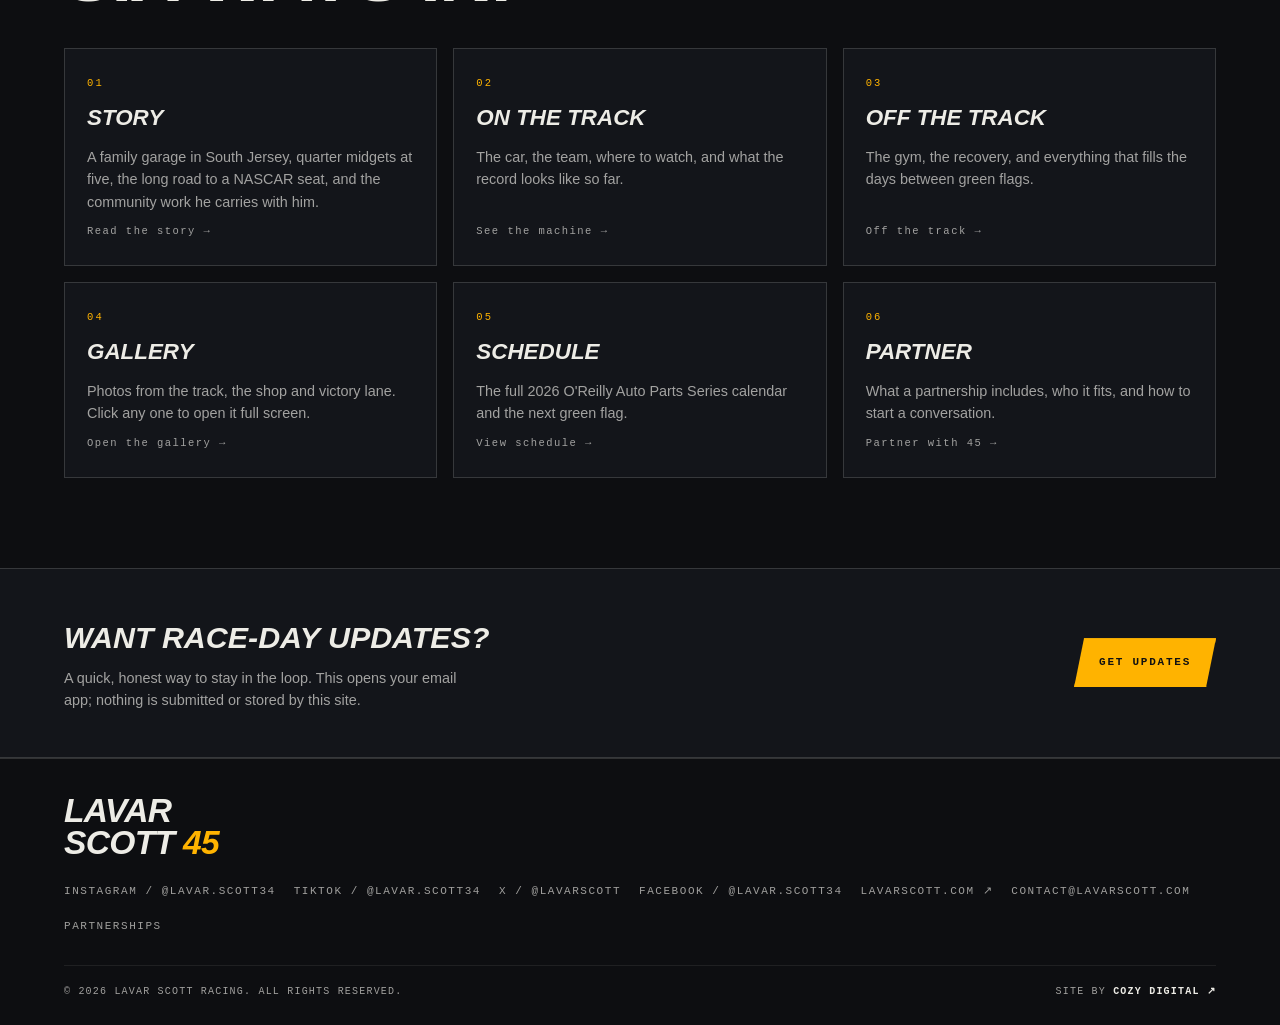
==== commit f827ef20: "Retire the Community page, keep the UAC work, humanize the copy Community page removed at the client" ====
--- a/index.html
+++ b/index.html
@@ -4,9 +4,7 @@
 <meta charset="UTF-8">
 <meta name="viewport" content="width=device-width, initial-scale=1.0, viewport-fit=cover">
 <title>Lavar Scott | No. 45, Alpha Prime Racing</title>
-<link rel="icon" href="favicon.svg" type="image/svg+xml">
 <meta name="description" content="Lavar Scott, No. 45 Alpha Prime Racing Chevrolet. Full-time rookie season in the NASCAR O'Reilly Auto Parts Series, live every weekend on The CW.">
-<script>document.documentElement.classList.add('js');setTimeout(function(){if(!document.documentElement.classList.contains('js-ready'))document.documentElement.classList.remove('js')},1500)</script>
 <link rel="stylesheet" href="styles.css">
 <noscript><style>@media(max-width:860px){.burger{display:none!important}.mmenu{display:block!important;position:static!important;max-height:none!important;overflow:visible!important}}</style></noscript>
 </head>
@@ -22,7 +20,7 @@
     <a href="story.html">Story</a>
     <a href="track.html">On The Track</a>
     <a href="offtrack.html">Off The Track</a>
-    <a href="community.html">Community</a>
+    <a href="gallery.html">Gallery</a>
     <a href="schedule.html">Schedule</a>
     <a href="partner.html">Partner</a>
   </div>
@@ -37,14 +35,14 @@
   <a href="story.html">Story <span class="mono">The origin</span></a>
   <a href="track.html">On The Track <span class="mono">The car, the series</span></a>
   <a href="offtrack.html">Off The Track <span class="mono">Training, lifestyle</span></a>
-  <a href="community.html">Community <span class="mono">Social, UAC</span></a>
+  <a href="gallery.html">Gallery <span class="mono">Photos, news</span></a>
   <a href="schedule.html">Schedule <span class="mono">2026 races</span></a>
   <a href="partner.html">Partner <span class="mono green">Sponsor the 45</span></a>
 </nav>
 
 <main id="main">
 <header class="hero" id="top">
-  <div style="--bgv-fill:url(img/video-fill/edit-02.webp)" class="bg-video bg-video--home" aria-hidden="true">
+  <div style="--bgv-poster:url(media/edits/edit-02-poster.jpg)" class="bg-video bg-video--home" aria-hidden="true">
     <video class="bg-video__el" muted playsinline loop preload="none" aria-hidden="true" tabindex="-1" poster="media/edits/edit-02-poster.jpg" data-eager="true">
       <source src="media/edits/edit-02.mp4" type="video/mp4">
     </video>
@@ -57,25 +55,36 @@
     <div class="bulb" data-b="2"></div>
     <div class="bulb" data-b="3"></div>
     <div class="bulb" data-b="4"></div>
+    <span class="lbl">Staging</span>
   </div>
 
   <div class="hero-inner" id="heroInner">
     <div class="plate">
-      <span class="active">2026 Rookie Season</span>
+      <span><i class="dot"></i>2026 Rookie Season</span>
+      <span>NASCAR O'Reilly Auto Parts Series</span>
+      <span>Live on The CW</span>
+      <span>No. 45 Alpha Prime Chevrolet</span>
     </div>
 
     <h1 class="hero-name"><span class="l1">Lavar</span> <span class="l2">Scott</span></h1>
 
     <p class="hero-sub">
-      From Carneys Point to NASCAR: follow the rookie season, the work behind it, and the people riding with No. 45.
+      Rookie season, first year running the full schedule. Lavar drives the No. 45 Chevrolet
+      for Alpha Prime Racing in the NASCAR O'Reilly Auto Parts Series, and there is a lot more
+      to the year than where he finishes on Saturday.
     </p>
 
     <div class="hero-ctas">
-      <a class="btn primary" href="partner.html">Partner With 45</a>
+      <a class="btn primary" href="partner.html">Partner With The 45</a>
       <a class="btn ghosty" href="story.html">Read The Story</a>
     </div>
   </div>
 
+  <div class="hero-foot">
+    <span>Carneys Point, NJ. Behind the wheel since age five.</span>
+    <span class="scroll-cue"><i></i>Scroll</span>
+    <span>No. 45 Alpha Prime Racing Chevrolet</span>
+  </div>
 </header>
 
 <div class="marquee" aria-hidden="true">
@@ -107,89 +116,70 @@
     <span class="t">Already on the 45, 2026</span>
     <span class="s">Brands and partners running with Lavar this season</span>
   </div>
-  <div class="proof-grid proof-grid--editorial">
-    <article class="brandcard brandcard--lead rv">
-      <img src="img/proof/sunoco.webp" alt="" loading="lazy" width="960" height="1280">
-      <div class="brandcard__scrim"></div>
-      <div class="brandcard__copy">
-        <img class="brandmark brandmark--sunoco" src="img/partners/sunoco.svg" alt="Sunoco Race Fuels">
-        <span class="rl">Primary partner, 10 races</span>
-        <span class="nm">Sunoco</span>
-        <span class="ds">Ten primary weekends in 2026, beginning at Darlington.</span>
-      </div>
-    </article>
-    <article class="brandcard brandcard--community rv d1">
-      <img src="img/proof/uac.webp" alt="" loading="lazy" width="960" height="537">
-      <div class="brandcard__scrim"></div>
-      <div class="brandcard__copy">
-        <img class="brandmark brandmark--uac" src="img/partners/uac.png" alt="Urban Affairs Coalition">
-        <span class="rl">Season and community</span>
-        <span class="nm">Urban Affairs Coalition</span>
-        <span class="ds">The No. 45 carries Team Racing-2-Education into a national season.</span>
-      </div>
-    </article>
-    <article class="brandcard brandcard--compact rv d2">
-      <img src="img/proof/strictly-friendly.webp" alt="" loading="lazy" width="960" height="1200">
-      <div class="brandcard__scrim"></div>
-      <div class="brandcard__copy">
-        <span class="rl">Rest of season</span>
-        <span class="nm">Strictly Friendly</span>
-        <span class="ds">Associate support with a primary weekend at World Wide Technology Raceway.</span>
-      </div>
-    </article>
-    <article class="brandcard brandcard--compact rv d3">
-      <img src="img/proof/archer-greiner.webp" alt="" loading="lazy" width="960" height="640">
-      <div class="brandcard__scrim"></div>
-      <div class="brandcard__copy">
-        <img class="brandmark brandmark--archer" src="img/partners/archer.svg" alt="Archer">
-        <span class="rl">Associate partner</span>
-        <span class="nm">Archer &amp; Greiner</span>
-        <span class="ds">Backing the South Jersey story on the national stage.</span>
-      </div>
-    </article>
+  <div class="proof-grid">
+    <div class="brandcard rv">
+      <span class="rl">Primary, 10 races</span>
+      <span class="nm">Sunoco</span>
+      <span class="ds">Primary partner on the No. 45 for ten races in 2026, beginning at Darlington in March.</span>
+    </div>
+    <div class="brandcard rv d1">
+      <span class="rl">Season, community</span>
+      <span class="nm">Urban Affairs Coalition</span>
+      <span class="ds">Philadelphia workforce-development nonprofit. The No. 45 is the visible ambassador for its Team Racing-2-Education program.</span>
+    </div>
+    <div class="brandcard rv d2">
+      <span class="rl">Rest of season</span>
+      <span class="nm">Strictly Friendly</span>
+      <span class="ds">On the No. 45 since Indianapolis for the remainder of 2026, expanding to primary at World Wide Technology Raceway in September.</span>
+    </div>
+    <div class="brandcard rv d3">
+      <span class="rl">Associate</span>
+      <span class="nm">Archer &amp; Greiner</span>
+      <span class="ds">Regional law firm backing the South Jersey story since the start of the national-series run.</span>
+    </div>
   </div>
 </section>
 
 <section class="section" aria-labelledby="explore-h">
   <div class="kicker rv">Explore</div>
   <h2 id="explore-h" class="h-xl rv d1">Six ways in.</h2>
-  <p class="lede rv d2">The site is organized by what you're here for, not one long scroll.</p>
-
-  <div class="grid g3 explore-grid">
-    <a class="navcard navcard--story rv" href="story.html">
-      <img class="navcard__media" src="img/nav/story.webp" alt="" loading="lazy" width="960" height="960">
+
+  <div class="grid g3">
+    <a class="navcard rv" href="story.html">
+      <span class="num">01</span>
       <h3>Story</h3>
-      <p>A family garage, quarter midgets, and the road to a NASCAR seat.</p>
+      <p>A family garage in South Jersey, quarter midgets at five, the long road to a NASCAR
+         seat, and the community work he carries with him.</p>
       <span class="go">Read the story &rarr;</span>
     </a>
-    <a class="navcard navcard--track rv d1" href="track.html">
-      <img class="navcard__media" src="img/nav/track.webp" alt="" loading="lazy" width="960" height="1280">
+    <a class="navcard rv d1" href="track.html">
+      <span class="num">02</span>
       <h3>On The Track</h3>
-      <p>The car, the team, the broadcast deal, and the track record so far.</p>
+      <p>The car, the team, where to watch, and what the record looks like so far.</p>
       <span class="go">See the machine &rarr;</span>
     </a>
-    <a class="navcard navcard--offtrack rv d2" href="offtrack.html">
-      <img class="navcard__media" src="img/nav/offtrack.webp" alt="" loading="lazy" width="960" height="1280">
+    <a class="navcard rv d2" href="offtrack.html">
+      <span class="num">03</span>
       <h3>Off The Track</h3>
-      <p>Training, recovery, and the work that happens between race weekends.</p>
-      <span class="go">Behind the helmet &rarr;</span>
-    </a>
-    <a class="navcard navcard--community rv" href="community.html">
-      <img class="navcard__media" src="img/nav/community.webp" alt="" loading="lazy" width="960" height="537">
-      <h3>Community &amp; Social</h3>
-      <p>Workforce development with UAC, official channels, and the gallery.</p>
-      <span class="go">See the impact &rarr;</span>
-    </a>
-    <a class="navcard navcard--schedule rv d1" href="schedule.html">
-      <img class="navcard__media" src="img/nav/schedule.webp" alt="" loading="lazy" width="960" height="1200">
+      <p>The gym, the recovery, and everything that fills the days between green flags.</p>
+      <span class="go">Off the track &rarr;</span>
+    </a>
+    <a class="navcard rv" href="gallery.html">
+      <span class="num">04</span>
+      <h3>Gallery</h3>
+      <p>Photos from the track, the shop and victory lane. Click any one to open it full screen.</p>
+      <span class="go">Open the gallery &rarr;</span>
+    </a>
+    <a class="navcard rv d1" href="schedule.html">
+      <span class="num">05</span>
       <h3>Schedule</h3>
-      <p>The 2026 calendar and the next green flag.</p>
+      <p>The full 2026 O'Reilly Auto Parts Series calendar and the next green flag.</p>
       <span class="go">View schedule &rarr;</span>
     </a>
-    <a class="navcard navcard--partner rv d2" href="partner.html">
-      <img class="navcard__media" src="img/nav/partner.webp" alt="" loading="lazy" width="960" height="640">
+    <a class="navcard rv d2" href="partner.html">
+      <span class="num">06</span>
       <h3>Partner</h3>
-      <p>Brand access, content, hospitality, and community activation.</p>
+      <p>What a partnership includes, who it fits, and how to start a conversation.</p>
       <span class="go">Partner with 45 &rarr;</span>
     </a>
   </div>
@@ -197,10 +187,10 @@
 
 <section class="updates">
   <div>
-    <h2>Race-day updates, straight from the team.</h2>
-    <p>Join the official Lavar Scott mailing list for pit-lane news, team updates, and race-week stories.</p>
-  </div>
-  <a class="btn primary" href="https://lavarscott.com/" target="_blank" rel="noopener">Join The Official List <span aria-hidden="true">&#8599;</span></a>
+    <h2>Want race-day updates?</h2>
+    <p>A quick, honest way to stay in the loop. This opens your email app; nothing is submitted or stored by this site.</p>
+  </div>
+  <a class="btn primary" href="mailto:contact@lavarscott.com?subject=Add%20me%20to%202026%20race%20updates&body=Hi%20Lavar%20Scott%20team%2C%0A%0APlease%20add%20me%20to%20race%20weekend%20and%20season%20updates.%0A%0AName%3A%20%0AEmail%3A%20%0A%0A(Sent%20via%20the%20lavarscott.com%20site%20update%20link.%20This%20just%20opens%20my%20email%20app.%20Nothing%20is%20submitted%20or%20stored%20by%20the%20site.)">Get Updates</a>
 </section>
 </main>
 
--- a/styles.css
+++ b/styles.css
@@ -371,6 +371,15 @@
   display:flex;justify-content:space-between;gap:10px;
   font-family:var(--mono);font-size:10px;letter-spacing:.12em;text-transform:uppercase;
   color:var(--paper-dim);padding:12px 4px 0;
+}
+
+/* caption row that lines up under a three-column photo grid */
+.photo-caption.cols3{display:grid;grid-template-columns:repeat(3,1fr);gap:16px}
+.photo-caption.cols3 span:nth-child(2){text-align:center}
+.photo-caption.cols3 span:nth-child(3){text-align:right}
+@media(max-width:860px){
+  .photo-caption.cols3{grid-template-columns:1fr;gap:4px}
+  .photo-caption.cols3 span{text-align:left!important}
 }
 
 /* ---------- STATS ---------- */
@@ -505,7 +514,7 @@
 .del{display:grid;grid-template-columns:repeat(4,1fr);border:1px solid var(--line);margin-top:38px}
 .del-col{padding:24px 20px;border-right:1px solid var(--line-soft)}
 .del-col:last-child{border-right:none}
-.del-col h3{font-family:var(--mono);font-size:10.5px;letter-spacing:.18em;text-transform:uppercase;color:var(--amber);margin-bottom:14px}
+.del-col h4{font-family:var(--mono);font-size:10.5px;letter-spacing:.18em;text-transform:uppercase;color:var(--amber);margin-bottom:14px}
 .del-col li{position:relative;padding:8px 0 8px 18px;font-size:.86rem;color:var(--paper-dim);border-bottom:1px solid var(--line-soft)}
 .del-col li:last-child{border-bottom:none}
 .del-col li::before{content:'▸';position:absolute;left:0;top:8px;color:var(--amber)}
@@ -517,14 +526,17 @@
 .fit-row .t{font-weight:900;text-transform:uppercase;letter-spacing:.01em;font-size:clamp(.95rem,1.5vw,1.1rem)}
 .fit-row .d{color:var(--paper-dim);font-size:.9rem}
 
-/* ---------- SPONSORSHIP EVIDENCE ---------- */
+/* ---------- NIELSEN CHART ---------- */
 .chart-wrap{border:1px solid var(--line);background:var(--asphalt-2);padding:clamp(20px,3.4vw,32px);margin-top:38px}
-.evidence-grid{display:grid;grid-template-columns:repeat(3,1fr);gap:1px;background:var(--line)}
-.evidence-stat{display:flex;flex-direction:column;gap:14px;background:var(--asphalt-2);padding:clamp(20px,3vw,32px)}
-.evidence-stat strong{font-size:clamp(2.4rem,6vw,5.2rem);font-weight:950;letter-spacing:-.06em;line-height:.9;color:var(--amber)}
-.evidence-stat span{color:var(--paper-dim);font-size:.92rem;line-height:1.6}
-.chart-src{grid-column:1/-1;background:var(--asphalt-2);font-family:var(--mono);font-size:11px;line-height:1.5;letter-spacing:.1em;text-transform:uppercase;color:var(--paper-dim);margin:0;padding:16px 0 0}
-.chart-src a{color:var(--amber);text-decoration:underline;text-underline-offset:3px}
+.chart-top{display:flex;justify-content:space-between;align-items:baseline;gap:18px;flex-wrap:wrap;margin-bottom:6px}
+.chart-top h4{font-weight:900;text-transform:uppercase;letter-spacing:-.01em;font-size:clamp(1rem,2vw,1.3rem)}
+.chart-legend{display:flex;gap:16px;align-items:center;flex-wrap:wrap}
+.chart-legend span{display:flex;align-items:center;gap:7px;font-family:var(--mono);font-size:10px;letter-spacing:.12em;text-transform:uppercase;color:var(--paper-dim)}
+.chart-legend i{width:11px;height:11px;border-radius:2px;display:block}
+.chart-sub{color:var(--paper-dim);font-size:.88rem;margin-bottom:20px;max-width:62ch}
+.chart-scroll{overflow-x:auto}
+.chart-scroll svg{display:block;min-width:480px;width:100%;height:auto}
+.chart-src{font-family:var(--mono);font-size:9.5px;letter-spacing:.12em;text-transform:uppercase;color:var(--paper-dim);margin-top:14px}
 
 /* ---------- PRESS ---------- */
 .press{display:grid;grid-template-columns:repeat(3,1fr);gap:12px;margin-top:38px}
@@ -553,8 +565,6 @@
   font-family:var(--display);font-size:.95rem;padding:12px 14px;
 }
 .enquiry input:focus-visible,.enquiry select:focus-visible,.enquiry textarea:focus-visible{border-color:var(--amber)}
-.enquiry .field-error{color:#ffcf4a;font-family:var(--mono);font-size:12px;line-height:1.4;margin-top:7px;max-width:none}
-.enquiry [aria-invalid="true"]{border-color:#ffcf4a;box-shadow:0 0 0 1px #ffcf4a}
 .enquiry textarea{resize:vertical;min-height:110px}
 .enquiry .row2{display:grid;grid-template-columns:1fr 1fr;gap:16px}
 .enquiry .note{color:var(--paper-dim);font-size:.85rem;margin-top:10px}
@@ -604,7 +614,6 @@
   .cal{grid-template-columns:1fr;column-gap:0}
 }
 @media(max-width:860px){
-  .evidence-grid{grid-template-columns:1fr}
   .story-grid,.car-grid{grid-template-columns:1fr}
   .photo-frame{position:static;max-width:440px}
   .car-visual{order:-1}
@@ -639,11 +648,18 @@
 }
 
 /* ============================================================
-   VIDEO BLUR FILL
-   The source clips are 540x960 portrait cuts. The sharp copy stays
-   near native width while a tiny, pre-rendered blurred WebP fills
-   the remaining hero. Pre-rendering keeps the intended depth
-   without an expensive full-viewport CSS blur at runtime.
+   VIDEO FIX A — BLUR FILL
+   The source clips are 540x960 (vertical, phone-cut). Forcing one
+   into a 1440px-wide hero with object-fit:cover upscales it ~2.7x,
+   which is the blur everyone can see.
+
+   Here the sharp copy is never scaled beyond its native width. It
+   sits to the right, clear of the headline, and a heavily blurred
+   plate built from the poster frame fills the rest of the hero.
+   Blurring hides the upscale completely, because a blurred image
+   has no fine detail to lose in the first place.
+
+   Cost: nothing. No new assets, no re-encode.
 ============================================================ */
 .bg-video{display:flex;align-items:center;justify-content:flex-end}
 .bg-video__el{
@@ -654,10 +670,28 @@
 }
 .bg-video::before{
   content:'';position:absolute;inset:-8%;z-index:0;
-  background-image:var(--bgv-fill);
+  background-image:var(--bgv-poster);
   background-size:cover;background-position:50% 28%;
+  filter:blur(52px) saturate(.7) brightness(.68);
   transform:scale(1.15);
-}
+  transition:opacity .8s ease;
+}
+/* Live ambient plate. script.js samples the playing clip into a
+   tiny canvas and fades this in over the poster-based plate above,
+   so the surround keeps matching the footage instead of freezing
+   on the first frame. Without JS or canvas the poster plate stays
+   and nothing below ever applies. */
+.bg-video__amb{
+  position:absolute;inset:-8%;z-index:0;
+  width:116%;height:116%;
+  object-fit:cover;
+  filter:blur(52px) saturate(.7) brightness(.68);
+  transform:scale(1.15);
+  opacity:0;transition:opacity 1s ease;
+  pointer-events:none;
+}
+.bg-video.amb-live .bg-video__amb{opacity:1}
+.bg-video.amb-live::before{opacity:0}
 /* the copy side gets a heavier wash so the headline always holds */
 .bg-video__scrim{z-index:2}
 .bg-video--home .bg-video__scrim{
@@ -672,185 +706,101 @@
   .bg-video__el{width:100%;max-width:none;object-fit:cover;margin-right:0}
   .bg-video::before{display:none}
 }
-
-/* ---------- 2026 CINEMATIC POLISH ---------- */
-body{font-size:17px}
-.mono,.nav-links a,.nav-cta,.f-links a{font-size:12px}
-
-.race-progress{
-  position:fixed;z-index:905;left:0;top:var(--nav-h);width:100%;height:2px;
-  transform:scaleX(0);transform-origin:left;background:var(--amber);pointer-events:none;
-}
-@supports(animation-timeline:scroll()){
-  html.js-anim .race-progress{animation:race-progress linear both;animation-timeline:scroll(root block)}
-  @keyframes race-progress{to{transform:scaleX(1)}}
-}
-
-.page-hero{
-  min-height:92vh;min-height:92svh;position:relative;overflow:hidden;
-  display:flex;flex-direction:column;justify-content:flex-end;align-items:flex-start;
-  padding:calc(var(--nav-h) + 52px) var(--pad) clamp(54px,8vh,84px)!important;
-  isolation:isolate;
-}
-.page-hero>*:not(.bg-video):not(.page-hero__media):not(.page-hero__scrim){position:relative;z-index:2}
-.page-hero>.kicker,.page-hero>.h-xl,.page-hero>.lede,.page-hero>.btn,.page-hero>.hero-ctas{max-width:920px}
-.page-hero>.h-xl{font-size:clamp(3rem,6vw,5.5rem)}
-.page-hero>.lede{color:rgba(237,236,230,.82);font-size:clamp(1rem,1.5vw,1.2rem)}
-.page-hero__content{position:relative;z-index:2;max-width:920px}
-.page-hero__content .h-xl{font-size:clamp(3rem,6vw,5.5rem)}
-.page-hero__content .lede{color:rgba(237,236,230,.82);font-size:clamp(1rem,1.5vw,1.2rem)}
-.page-hero__content>.btn{margin-top:24px}
-.page-hero__media,.page-hero__scrim{position:absolute;inset:0;z-index:0}
-.page-hero__media img{width:100%;height:100%;object-fit:cover;display:block;transform:scale(1.025)}
-.page-hero__scrim{z-index:1;background:linear-gradient(90deg,rgba(13,14,17,.95) 0%,rgba(13,14,17,.72) 44%,rgba(13,14,17,.12) 78%),linear-gradient(0deg,rgba(13,14,17,.82),transparent 62%)}
-.page-hero--story .page-hero__media img{object-position:62% 42%}
-.page-hero--schedule .page-hero__media img{object-position:54% 40%}
-html.js-anim .page-hero__media img{animation:cinematic-drift 14s cubic-bezier(.2,.7,.2,1) both}
-@keyframes cinematic-drift{from{transform:scale(1.08) translate3d(1.2%,0,0)}to{transform:scale(1.025) translate3d(0,0,0)}}
-
-.video-control{
-  position:absolute;z-index:8;right:var(--pad);bottom:22px;
-  min-width:92px;padding:10px 13px;border:1px solid rgba(237,236,230,.42);
-  color:var(--paper);background:rgba(13,14,17,.72);backdrop-filter:blur(10px);
-  font-family:var(--mono);font-size:11px;letter-spacing:.14em;text-transform:uppercase;
-}
-.video-control:hover,.video-control:focus-visible{border-color:var(--amber);color:var(--amber)}
-.video-control[hidden]{display:none!important}
-.page-hero>.video-control{position:absolute!important;right:var(--pad);bottom:22px;width:auto;max-width:none}
-
-/* Image-led sponsor proof replaces the old text-card wall. */
-.proof-grid--editorial{grid-template-columns:repeat(12,1fr);grid-auto-rows:minmax(170px,24vw);gap:14px}
-.proof-grid--editorial .brandcard{
-  min-height:250px;padding:0;overflow:hidden;position:relative;justify-content:flex-end;
-  background:var(--asphalt);border-color:rgba(237,236,230,.22);
-}
-.proof-grid--editorial .brandcard--lead{grid-column:span 7;grid-row:span 2}
-.proof-grid--editorial .brandcard--community{grid-column:span 5;grid-row:span 2}
-.proof-grid--editorial .brandcard--compact{grid-column:span 6;grid-row:span 1}
-.brandcard>img{position:absolute;inset:0;width:100%;height:100%;object-fit:cover;transition:transform .7s cubic-bezier(.2,.7,.2,1)}
-.brandcard--lead>img{object-position:50% 48%}
-.brandcard--community>img{object-position:58% 50%}
-.brandcard--compact>img{object-position:50% 42%}
-.brandcard__scrim{position:absolute;inset:0;background:linear-gradient(180deg,rgba(13,14,17,.08) 20%,rgba(13,14,17,.94) 100%)}
-.brandcard__copy{position:relative;z-index:2;padding:clamp(22px,3vw,34px);display:flex;flex-direction:column;gap:8px;max-width:52ch}
-.brandmark{position:static!important;display:block;width:auto!important;height:auto!important;max-width:min(190px,70%)!important;max-height:58px;object-fit:contain!important;object-position:left center!important;margin-bottom:8px;transform:none!important;filter:drop-shadow(0 4px 14px rgba(0,0,0,.35))}
-.brandmark--uac{background:rgba(255,255,255,.92);padding:7px 10px;max-height:54px}
-.brandmark--archer{filter:brightness(0) invert(1) drop-shadow(0 4px 14px rgba(0,0,0,.35))}
-.proof-grid--editorial .brandcard .nm{font-size:clamp(1.35rem,3vw,2.4rem)}
-.proof-grid--editorial .brandcard .ds{color:rgba(237,236,230,.82);font-size:.95rem}
-.proof-grid--editorial .brandcard:hover>img{transform:scale(1.045)}
-
-.lgo{min-height:118px;min-width:190px;background:rgba(237,236,230,.035)}
-.lgo img{display:block;width:auto;height:auto;max-width:150px;max-height:72px;object-fit:contain}
-.lgo--uac img{background:#fff;padding:7px 9px}
-.lgo--apr img{max-height:88px}
-.lgo--archer img{filter:brightness(0) invert(1)}
-.lgo--sunoco img{max-height:76px}
-
-/* Editorial image mosaic: each path has a distinct visual cue. */
-.explore-grid{grid-template-columns:repeat(12,1fr);grid-auto-rows:minmax(260px,28vw)}
-.explore-grid .navcard{
-  grid-column:span 4;position:relative;overflow:hidden;justify-content:flex-end;
-  min-height:280px;padding:clamp(22px,3vw,34px);isolation:isolate;
-}
-.explore-grid .navcard::before{content:'';position:absolute;z-index:-1;inset:0;background:linear-gradient(180deg,rgba(13,14,17,.12),rgba(13,14,17,.94) 88%)}
-.explore-grid .navcard__media{position:absolute;z-index:-2;inset:0;width:100%;height:100%;object-fit:cover;transition:transform .7s cubic-bezier(.2,.7,.2,1)}
-.explore-grid .navcard:hover .navcard__media,.explore-grid .navcard:focus-visible .navcard__media{transform:scale(1.045)}
-.explore-grid .navcard--story{grid-column:span 7;grid-row:span 2}
-.explore-grid .navcard--track{grid-column:span 5}
-.explore-grid .navcard--offtrack{grid-column:span 5}
-.explore-grid .navcard--community{grid-column:span 5}
-.explore-grid .navcard--schedule{grid-column:span 3}
-.explore-grid .navcard--partner{grid-column:span 4}
-.explore-grid .navcard--story .navcard__media{object-position:50% 38%}
-.explore-grid .navcard--track .navcard__media{object-position:50% 44%}
-.explore-grid .navcard--offtrack .navcard__media{object-position:50% 30%}
-.explore-grid .navcard--community .navcard__media{object-position:55% 50%}
-.explore-grid .navcard--schedule .navcard__media{object-position:50% 38%}
-.explore-grid .navcard--partner .navcard__media{object-position:50% 34%}
-.explore-grid .navcard h3{font-size:clamp(1.45rem,3vw,2.4rem)}
-.explore-grid .navcard p{color:rgba(237,236,230,.82);font-size:.96rem}
-.explore-grid .navcard .go{color:var(--amber);font-size:11px}
-
-.broadcast-grid{grid-template-columns:1.35fr .85fr}
-.broadcast-grid .card:first-child{grid-row:span 2;justify-content:flex-end;min-height:360px;background:linear-gradient(180deg,transparent,rgba(13,14,17,.96)),url('img/gallery-kansas-trackside.jpg') center 38%/cover}
-.broadcast-grid .card:nth-child(2),.broadcast-grid .card:nth-child(3){min-height:172px}
-.training-grid{display:grid;grid-template-columns:1.2fr .8fr;gap:16px;margin-top:38px}
-.training-card{min-height:220px;justify-content:flex-end}
-.training-card--strength{grid-row:span 2;min-height:456px;background:linear-gradient(180deg,rgba(13,14,17,.12),rgba(13,14,17,.96)),url('lavar_face_out_of_car.jpg') center 24%/cover}
-.training-card--cockpit{grid-column:1 / -1;min-height:300px;background:linear-gradient(90deg,rgba(13,14,17,.94),rgba(13,14,17,.18)),url('lavar_in_car.jpg') center 42%/cover}
-.training-card--strength p,.training-card--cockpit p{color:rgba(237,236,230,.82);max-width:45ch}
-.impact-layout{display:grid;grid-template-columns:.9fr 1.1fr;gap:clamp(34px,6vw,86px);align-items:center}
-.impact-visual{position:relative;min-height:620px;overflow:hidden;border:1px solid var(--line)}
-.impact-visual>img{position:absolute;inset:0;width:100%;height:100%;object-fit:cover;object-position:55% 50%}
-.impact-pathways{position:absolute;inset:auto 18px 18px;display:flex;flex-wrap:wrap;gap:7px}
-.impact-pathways span{background:rgba(13,14,17,.84);border:1px solid rgba(237,236,230,.32);padding:8px 11px;font-family:var(--mono);font-size:10px;letter-spacing:.1em;text-transform:uppercase}
-
-.btn:active,.nav-cta:active,.burger:active{transform:translateY(1px) scale(.985)}
-.updates{background:linear-gradient(110deg,rgba(255,179,0,.13),var(--asphalt-2) 55%)}
-.updates .btn{white-space:nowrap}
-
-@media(max-width:1020px){
-  .proof-grid--editorial .brandcard--lead,.proof-grid--editorial .brandcard--community{grid-column:span 6}
-  .explore-grid .navcard--story{grid-column:span 7}
-  .explore-grid .navcard--track,.explore-grid .navcard--offtrack{grid-column:span 5}
-  .explore-grid .navcard--community,.explore-grid .navcard--partner{grid-column:span 7}
-  .explore-grid .navcard--schedule{grid-column:span 5}
-}
+/* ---------- LIGHTBOX ----------
+   Fullscreen photo viewer for the gallery. Progressive
+   enhancement: every thumbnail is a plain link to the full-size
+   image, so with JS off clicking still opens the photo. script.js
+   intercepts the click and shows this overlay instead. */
+.lb{
+  position:fixed;inset:0;z-index:1500;display:none;
+  background:rgba(6,7,9,.94);-webkit-backdrop-filter:blur(6px);backdrop-filter:blur(6px);
+}
+.lb.open{display:flex;flex-direction:column}
+.lb-bar{
+  display:flex;align-items:center;justify-content:space-between;gap:16px;
+  padding:14px clamp(14px,3vw,26px);border-bottom:1px solid var(--line);flex:0 0 auto;
+}
+.lb-count{font-family:var(--mono);font-size:11px;letter-spacing:.2em;color:var(--paper-dim);font-variant-numeric:tabular-nums}
+.lb-close{
+  background:none;border:1px solid var(--line);color:var(--paper);cursor:pointer;
+  font-family:var(--mono);font-size:11px;letter-spacing:.16em;text-transform:uppercase;
+  padding:8px 14px;transition:border-color .25s,color .25s;
+}
+.lb-close:hover{border-color:var(--amber);color:var(--amber)}
+.lb-stage{flex:1 1 auto;display:flex;align-items:center;justify-content:center;position:relative;min-height:0;padding:clamp(10px,2vw,22px)}
+.lb-stage img{max-width:100%;max-height:100%;object-fit:contain;display:block}
+.lb-nav{
+  position:absolute;top:50%;transform:translateY(-50%);
+  width:clamp(42px,6vw,58px);height:clamp(42px,6vw,58px);
+  background:rgba(13,14,17,.72);border:1px solid var(--line);color:var(--paper);
+  cursor:pointer;font-size:20px;line-height:1;display:flex;align-items:center;justify-content:center;
+  transition:border-color .25s,color .25s,background .25s;
+}
+.lb-nav:hover{border-color:var(--amber);color:var(--amber);background:rgba(13,14,17,.92)}
+.lb-prev{left:clamp(8px,2vw,20px)}
+.lb-next{right:clamp(8px,2vw,20px)}
+.lb-cap{
+  flex:0 0 auto;padding:14px clamp(14px,3vw,26px);border-top:1px solid var(--line);
+  font-family:var(--mono);font-size:10.5px;letter-spacing:.14em;text-transform:uppercase;color:var(--paper-dim);
+}
+.lb :focus-visible{outline:2px solid var(--amber);outline-offset:2px}
+body.lb-lock{overflow:hidden}
+/* the gallery grid becomes clickable-looking once JS is on */
+html.js .gallery a{cursor:zoom-in}
+
+/* ---------- NEWS CARDS ---------- */
+.news{display:grid;grid-template-columns:repeat(3,1fr);gap:14px;margin-top:38px}
+.newscard{
+  border:1px solid var(--line);background:var(--asphalt-2);padding:24px 22px;
+  display:flex;flex-direction:column;gap:10px;text-decoration:none;color:inherit;
+  transition:border-color .3s,transform .3s;
+}
+.newscard:hover,.newscard:focus-visible{border-color:var(--amber);transform:translateY(-4px)}
+.newscard .tag{font-family:var(--mono);font-size:9.5px;letter-spacing:.18em;text-transform:uppercase;color:var(--amber)}
+.newscard h3{font-weight:800;font-size:1rem;line-height:1.35;text-transform:none;letter-spacing:0}
+.newscard p{color:var(--paper-dim);font-size:.86rem}
+.newscard .go{margin-top:auto;padding-top:12px;font-family:var(--mono);font-size:10px;letter-spacing:.16em;text-transform:uppercase;color:var(--amber)}
+
+/* ---------- REACH OUT ---------- */
+.reach{display:grid;grid-template-columns:1.1fr 1fr;gap:16px;margin-top:38px}
+.reachcard{border:1px solid var(--line);background:var(--asphalt-2);padding:clamp(24px,3.5vw,34px)}
+.reachcard h3{font-weight:900;font-style:italic;text-transform:uppercase;font-size:clamp(1.05rem,2vw,1.3rem);margin-bottom:14px}
+.reachcard .addr{font-style:normal;font-size:1.05rem;line-height:1.7;font-weight:700}
+.reachcard .note{
+  border-left:2px solid var(--amber);padding:12px 0 12px 14px;margin-bottom:18px;
+  color:var(--paper-dim);font-size:.88rem;
+}
+.reachcard .note b{color:var(--paper)}
+.sociallist{display:flex;flex-direction:column;margin-top:4px}
+.sociallist a{
+  display:flex;justify-content:space-between;align-items:center;gap:12px;
+  padding:12px 0;border-bottom:1px solid var(--line-soft);
+  font-family:var(--mono);font-size:11px;letter-spacing:.12em;text-transform:uppercase;
+  transition:padding-left .25s,color .25s;
+}
+.sociallist a:last-child{border-bottom:none}
+.sociallist a:hover,.sociallist a:focus-visible{padding-left:8px;color:var(--amber)}
+.sociallist .h{color:var(--paper-dim)}
+
+/* ---------- TICKETS BUTTON ---------- */
+.tix{
+  font-family:var(--mono);font-size:9.5px;letter-spacing:.14em;text-transform:uppercase;
+  border:1px solid var(--amber);color:var(--amber);padding:6px 12px;white-space:nowrap;
+  transition:background .25s,color .25s;
+}
+.tix:hover,.tix:focus-visible{background:var(--amber);color:#0d0e11}
+.cal-row.done .tix{display:none}
 
 @media(max-width:860px){
-  .page-hero{min-height:100svh;padding:calc(var(--nav-h) + 32px) var(--pad) 44px!important}
-  .page-hero>.h-xl{font-size:clamp(2.55rem,11vw,3.25rem);max-width:none}
-  .page-hero>.lede{max-width:29ch;font-size:1rem}
-  .page-hero__content .h-xl{font-size:clamp(2.55rem,11vw,3.25rem);max-width:none}
-  .page-hero__content .lede{max-width:29ch;font-size:1rem}
-  .page-hero__scrim{background:linear-gradient(180deg,rgba(13,14,17,.18) 15%,rgba(13,14,17,.72) 58%,rgba(13,14,17,.98) 100%)}
-  .page-hero--story .page-hero__media img{object-position:52% 26%}
-  .page-hero--schedule .page-hero__media img{object-position:49% 32%}
-  .broadcast-grid,.training-grid,.impact-layout{grid-template-columns:1fr}
-  .broadcast-grid .card:first-child,.training-card--strength{grid-row:auto;min-height:340px}
-  .training-card--cockpit{grid-column:auto;min-height:300px;background-position:60% 40%}
-  .impact-visual{min-height:520px;order:-1}
-}
-
+  .news,.reach{grid-template-columns:1fr}
+}
+/* schedule rows that carry both a badge and a tickets link keep
+   them together in the grid's last cell */
+.endcell{display:flex;align-items:center;gap:10px;justify-content:flex-end;flex-wrap:wrap}
+/* narrow screens: the ticket button drops to its own line under the
+   race name rather than squeezing the 4-column row into overflow */
 @media(max-width:620px){
-  :root{--pad:20px}
-  body{font-size:16px}
-  .hero{min-height:100svh;padding:calc(var(--nav-h) + 18px) var(--pad) 0;justify-content:flex-end}
-  .hero-inner{padding-bottom:8px}
-  .hero-name{font-size:clamp(3.35rem,19vw,5.25rem);line-height:.84}
-  .hero-sub{font-size:1rem;line-height:1.45;max-width:31ch;margin-top:16px;color:rgba(237,236,230,.84)}
-  .hero-ctas{margin-top:20px;gap:10px}
-  .hero-ctas .btn{padding:13px 17px}
-  .plate{margin-bottom:16px;max-width:82%}
-  .plate>span:nth-child(n+3){display:none}
-  .tree{display:none}
-  .hero-foot{padding:16px 0 18px;font-size:9.5px}
-  .hero-foot span:last-child{display:none}
-  .bg-video--home .bg-video__el{object-position:58% 16%}
-  .bg-video--home .bg-video__scrim{background:linear-gradient(180deg,rgba(13,14,17,.18) 0%,rgba(13,14,17,.24) 35%,rgba(13,14,17,.88) 72%,rgba(13,14,17,.98) 100%)}
-  .video-control,.page-hero>.video-control{right:var(--pad);bottom:14px;font-size:10px;min-width:82px}
-  .hero .video-control{top:calc(var(--nav-h) + 14px);bottom:auto}
-  .proof-grid--editorial{display:grid;grid-template-columns:1fr;grid-auto-rows:auto}
-  .proof-grid--editorial .brandcard--lead,.proof-grid--editorial .brandcard--community,.proof-grid--editorial .brandcard--compact{grid-column:auto;grid-row:auto;min-height:360px}
-  .proof-grid--editorial .brandcard--compact{min-height:290px}
-  .explore-grid{display:grid;grid-template-columns:1fr;grid-auto-rows:auto}
-  .explore-grid .navcard,.explore-grid .navcard--story,.explore-grid .navcard--track,.explore-grid .navcard--offtrack,.explore-grid .navcard--community,.explore-grid .navcard--schedule,.explore-grid .navcard--partner{grid-column:auto;grid-row:auto;min-height:310px}
-  .impact-visual{min-height:440px}
-  .mono,.nav-links a,.nav-cta,.f-links a{font-size:11px}
-}
-
-@media(max-width:430px) and (max-height:420px){
-  .hero,.page-hero{min-height:100dvh;padding-top:calc(var(--nav-h) + 8px)!important;padding-bottom:12px!important}
-  .hero-name,.page-hero>.h-xl,.page-hero__content .h-xl{font-size:1.85rem;line-height:.88;max-width:none}
-  .plate{margin-bottom:8px}.plate>span{padding:5px 8px}.plate>span:nth-child(n+2){display:none}
-  .hero-sub,.page-hero>.lede,.page-hero__content .lede,.page-hero>.kicker,.page-hero__content>.kicker,.hero-foot{display:none}
-  .hero-ctas,.page-hero>.btn,.page-hero>.hero-ctas,.page-hero__content>.btn{margin-top:7px!important}
-  .hero-ctas .btn:nth-child(2),.page-hero>.hero-ctas .btn:nth-child(2){display:none}
-  .btn{padding:8px 13px;font-size:10px}
-  .video-control,.page-hero>.video-control{top:calc(var(--nav-h) + 8px);bottom:auto!important;padding:7px 10px}
-}
-
-@media(prefers-reduced-motion:reduce){
-  .page-hero__media img,.race-progress{animation:none!important;transform:none!important}
-}
+  .cal-row{grid-template-columns:28px 70px 1fr;row-gap:8px}
+  .cal-row .endcell{grid-column:1 / -1;justify-content:flex-start}
+  .cal-row .tix{padding:7px 12px}
+}
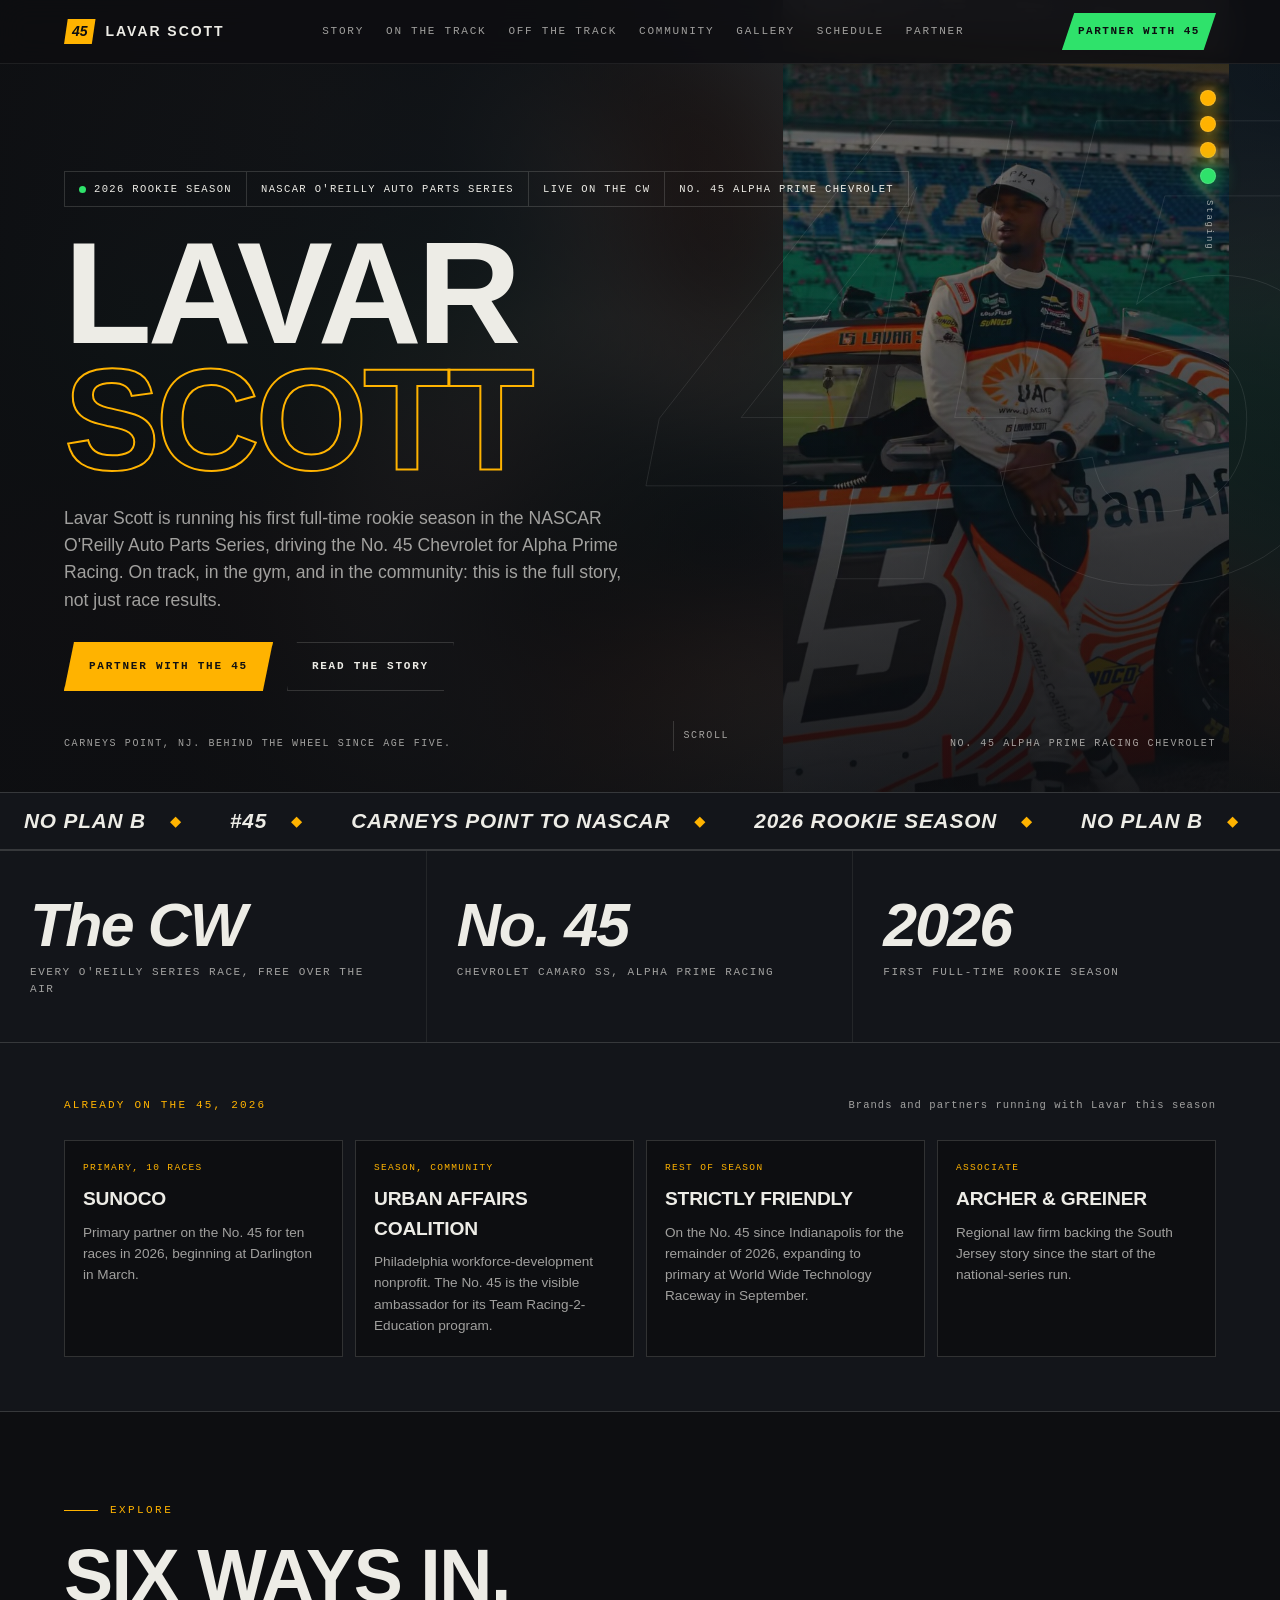
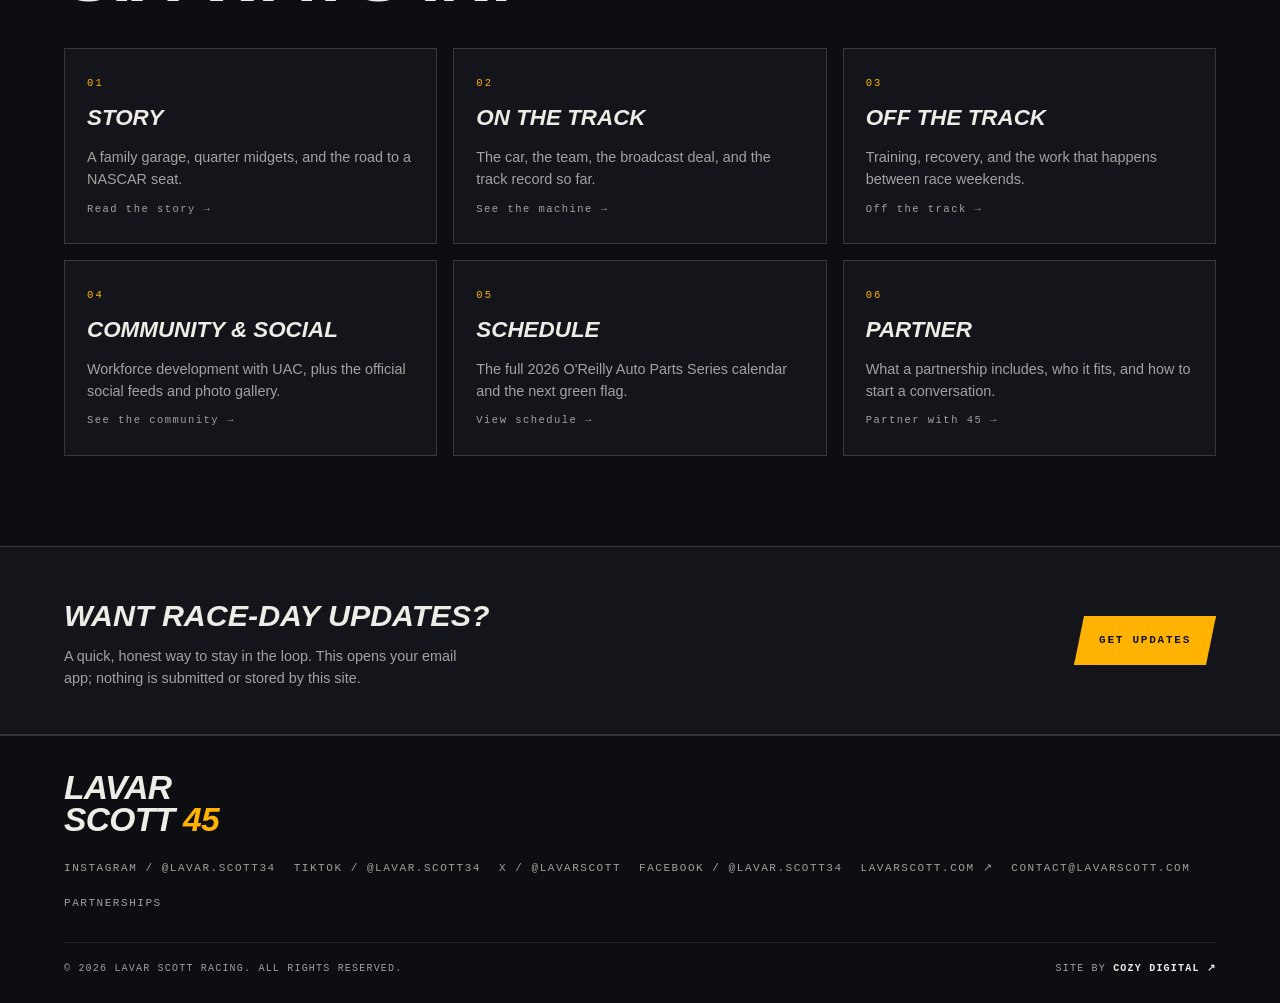
==== commit 657be35d: "[verified] chore: add GA4 measurement tag" ====
--- a/index.html
+++ b/index.html
@@ -1,6 +1,15 @@
 <!DOCTYPE html>
 <html lang="en">
 <head>
+<!-- Google tag (gtag.js) -->
+<script async src="https://www.googletagmanager.com/gtag/js?id=G-08HERT9SR4"></script>
+<script>
+  window.dataLayer = window.dataLayer || [];
+  function gtag(){dataLayer.push(arguments);}
+  gtag('js', new Date());
+
+  gtag('config', 'G-08HERT9SR4');
+</script>
 <meta charset="UTF-8">
 <meta name="viewport" content="width=device-width, initial-scale=1.0, viewport-fit=cover">
 <title>Lavar Scott | No. 45, Alpha Prime Racing</title>
@@ -20,6 +29,7 @@
     <a href="story.html">Story</a>
     <a href="track.html">On The Track</a>
     <a href="offtrack.html">Off The Track</a>
+    <a href="community.html">Community</a>
     <a href="gallery.html">Gallery</a>
     <a href="schedule.html">Schedule</a>
     <a href="partner.html">Partner</a>
@@ -35,6 +45,7 @@
   <a href="story.html">Story <span class="mono">The origin</span></a>
   <a href="track.html">On The Track <span class="mono">The car, the series</span></a>
   <a href="offtrack.html">Off The Track <span class="mono">Training, lifestyle</span></a>
+  <a href="community.html">Community <span class="mono">Social, UAC</span></a>
   <a href="gallery.html">Gallery <span class="mono">Photos, news</span></a>
   <a href="schedule.html">Schedule <span class="mono">2026 races</span></a>
   <a href="partner.html">Partner <span class="mono green">Sponsor the 45</span></a>
@@ -69,9 +80,9 @@
     <h1 class="hero-name"><span class="l1">Lavar</span> <span class="l2">Scott</span></h1>
 
     <p class="hero-sub">
-      Rookie season, first year running the full schedule. Lavar drives the No. 45 Chevrolet
-      for Alpha Prime Racing in the NASCAR O'Reilly Auto Parts Series, and there is a lot more
-      to the year than where he finishes on Saturday.
+      Lavar Scott is running his first full-time rookie season in the NASCAR O'Reilly Auto
+      Parts Series, driving the No. 45 Chevrolet for Alpha Prime Racing. On track, in the gym,
+      and in the community: this is the full story, not just race results.
     </p>
 
     <div class="hero-ctas">
@@ -148,27 +159,26 @@
     <a class="navcard rv" href="story.html">
       <span class="num">01</span>
       <h3>Story</h3>
-      <p>A family garage in South Jersey, quarter midgets at five, the long road to a NASCAR
-         seat, and the community work he carries with him.</p>
+      <p>A family garage, quarter midgets, and the road to a NASCAR seat.</p>
       <span class="go">Read the story &rarr;</span>
     </a>
     <a class="navcard rv d1" href="track.html">
       <span class="num">02</span>
       <h3>On The Track</h3>
-      <p>The car, the team, where to watch, and what the record looks like so far.</p>
+      <p>The car, the team, the broadcast deal, and the track record so far.</p>
       <span class="go">See the machine &rarr;</span>
     </a>
     <a class="navcard rv d2" href="offtrack.html">
       <span class="num">03</span>
       <h3>Off The Track</h3>
-      <p>The gym, the recovery, and everything that fills the days between green flags.</p>
+      <p>Training, recovery, and the work that happens between race weekends.</p>
       <span class="go">Off the track &rarr;</span>
     </a>
-    <a class="navcard rv" href="gallery.html">
+    <a class="navcard rv" href="community.html">
       <span class="num">04</span>
-      <h3>Gallery</h3>
-      <p>Photos from the track, the shop and victory lane. Click any one to open it full screen.</p>
-      <span class="go">Open the gallery &rarr;</span>
+      <h3>Community &amp; Social</h3>
+      <p>Workforce development with UAC, plus the official social feeds and photo gallery.</p>
+      <span class="go">See the community &rarr;</span>
     </a>
     <a class="navcard rv d1" href="schedule.html">
       <span class="num">05</span>
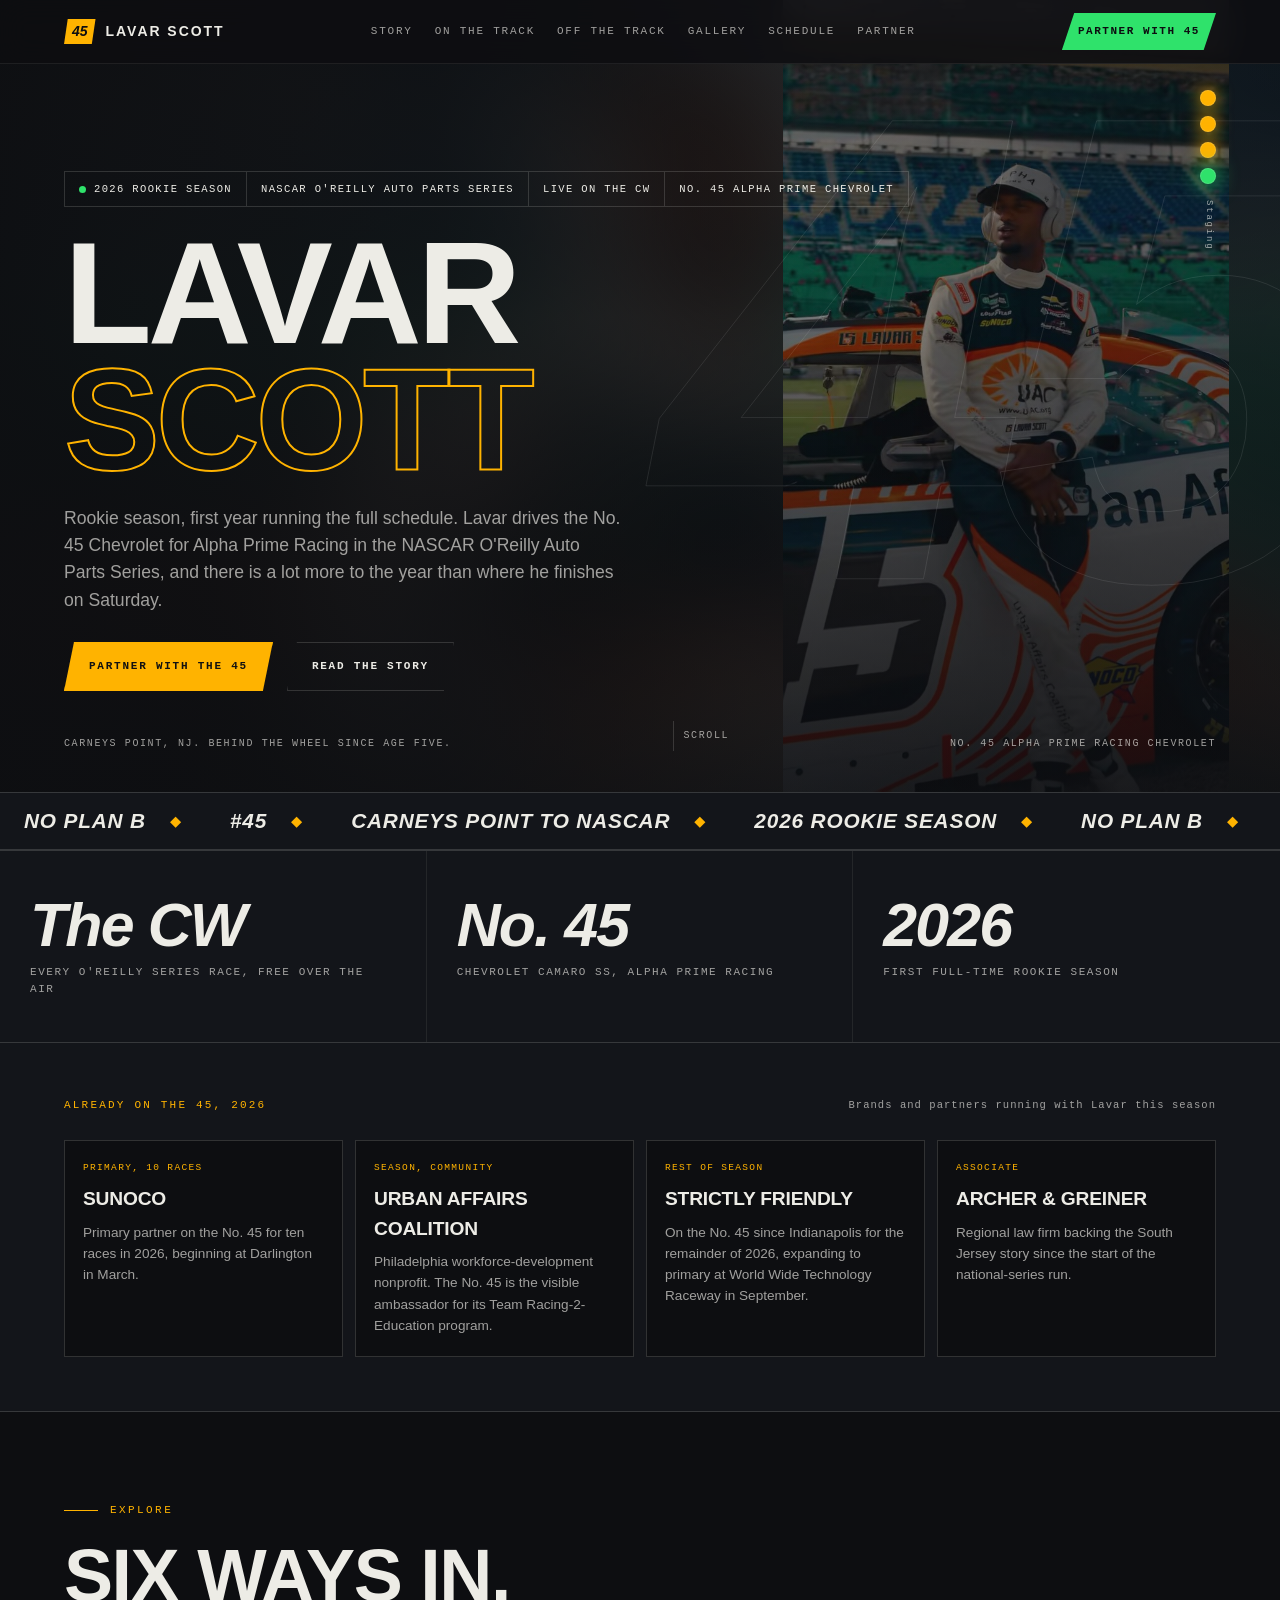
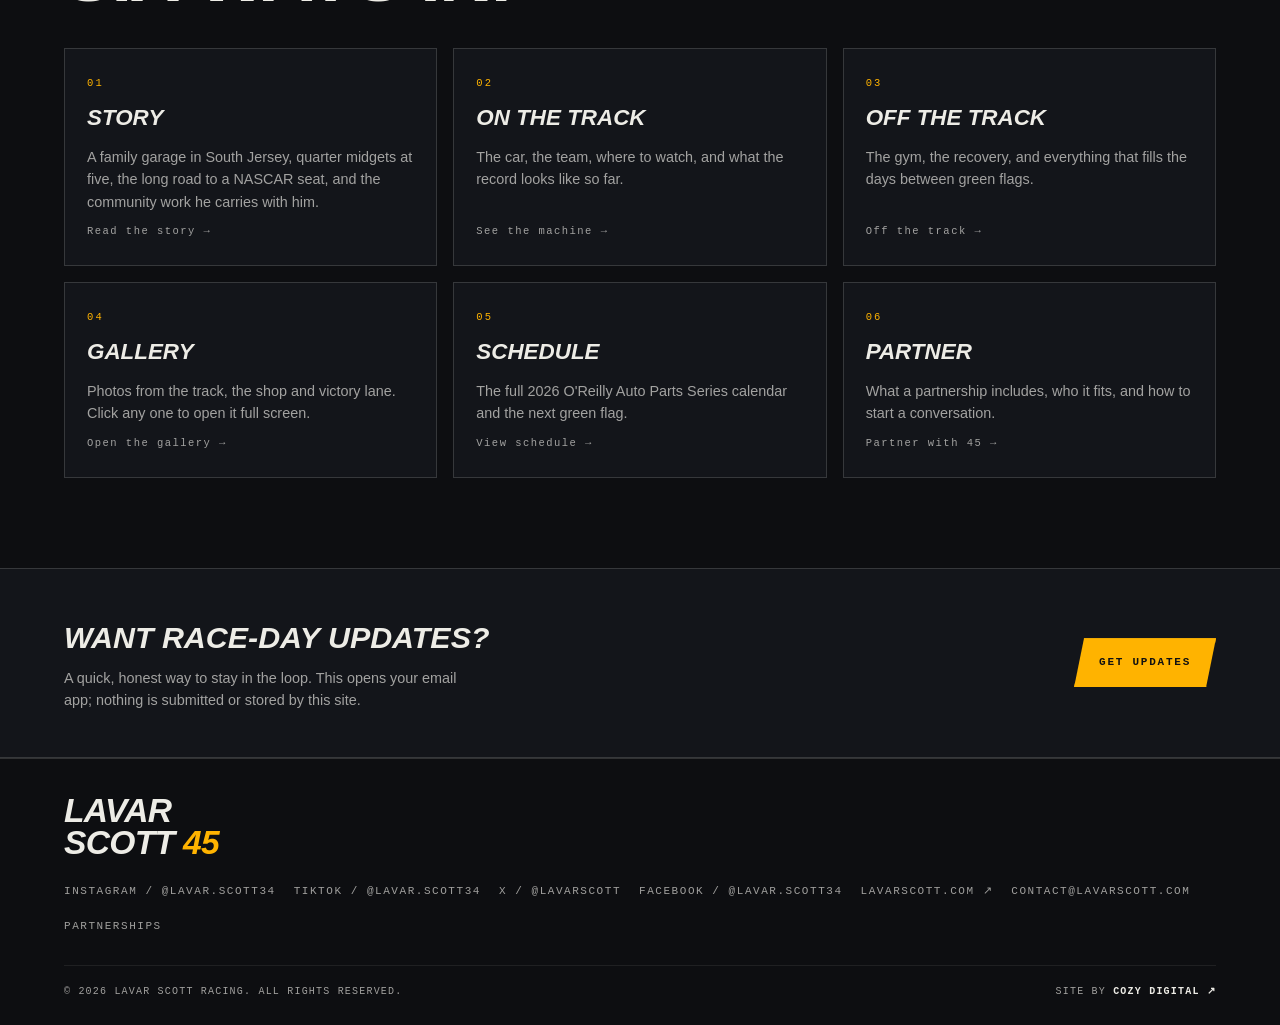
==== commit 21e3f14a: "Merge remote-tracking branch 'origin/main' into claude/lavar-scott-site-redesign-buccou # Conflicts:" ====
--- a/index.html
+++ b/index.html
@@ -29,7 +29,6 @@
     <a href="story.html">Story</a>
     <a href="track.html">On The Track</a>
     <a href="offtrack.html">Off The Track</a>
-    <a href="community.html">Community</a>
     <a href="gallery.html">Gallery</a>
     <a href="schedule.html">Schedule</a>
     <a href="partner.html">Partner</a>
@@ -45,7 +44,6 @@
   <a href="story.html">Story <span class="mono">The origin</span></a>
   <a href="track.html">On The Track <span class="mono">The car, the series</span></a>
   <a href="offtrack.html">Off The Track <span class="mono">Training, lifestyle</span></a>
-  <a href="community.html">Community <span class="mono">Social, UAC</span></a>
   <a href="gallery.html">Gallery <span class="mono">Photos, news</span></a>
   <a href="schedule.html">Schedule <span class="mono">2026 races</span></a>
   <a href="partner.html">Partner <span class="mono green">Sponsor the 45</span></a>
@@ -80,9 +78,9 @@
     <h1 class="hero-name"><span class="l1">Lavar</span> <span class="l2">Scott</span></h1>
 
     <p class="hero-sub">
-      Lavar Scott is running his first full-time rookie season in the NASCAR O'Reilly Auto
-      Parts Series, driving the No. 45 Chevrolet for Alpha Prime Racing. On track, in the gym,
-      and in the community: this is the full story, not just race results.
+      Rookie season, first year running the full schedule. Lavar drives the No. 45 Chevrolet
+      for Alpha Prime Racing in the NASCAR O'Reilly Auto Parts Series, and there is a lot more
+      to the year than where he finishes on Saturday.
     </p>
 
     <div class="hero-ctas">
@@ -159,26 +157,27 @@
     <a class="navcard rv" href="story.html">
       <span class="num">01</span>
       <h3>Story</h3>
-      <p>A family garage, quarter midgets, and the road to a NASCAR seat.</p>
+      <p>A family garage in South Jersey, quarter midgets at five, the long road to a NASCAR
+         seat, and the community work he carries with him.</p>
       <span class="go">Read the story &rarr;</span>
     </a>
     <a class="navcard rv d1" href="track.html">
       <span class="num">02</span>
       <h3>On The Track</h3>
-      <p>The car, the team, the broadcast deal, and the track record so far.</p>
+      <p>The car, the team, where to watch, and what the record looks like so far.</p>
       <span class="go">See the machine &rarr;</span>
     </a>
     <a class="navcard rv d2" href="offtrack.html">
       <span class="num">03</span>
       <h3>Off The Track</h3>
-      <p>Training, recovery, and the work that happens between race weekends.</p>
+      <p>The gym, the recovery, and everything that fills the days between green flags.</p>
       <span class="go">Off the track &rarr;</span>
     </a>
-    <a class="navcard rv" href="community.html">
+    <a class="navcard rv" href="gallery.html">
       <span class="num">04</span>
-      <h3>Community &amp; Social</h3>
-      <p>Workforce development with UAC, plus the official social feeds and photo gallery.</p>
-      <span class="go">See the community &rarr;</span>
+      <h3>Gallery</h3>
+      <p>Photos from the track, the shop and victory lane. Click any one to open it full screen.</p>
+      <span class="go">Open the gallery &rarr;</span>
     </a>
     <a class="navcard rv d1" href="schedule.html">
       <span class="num">05</span>
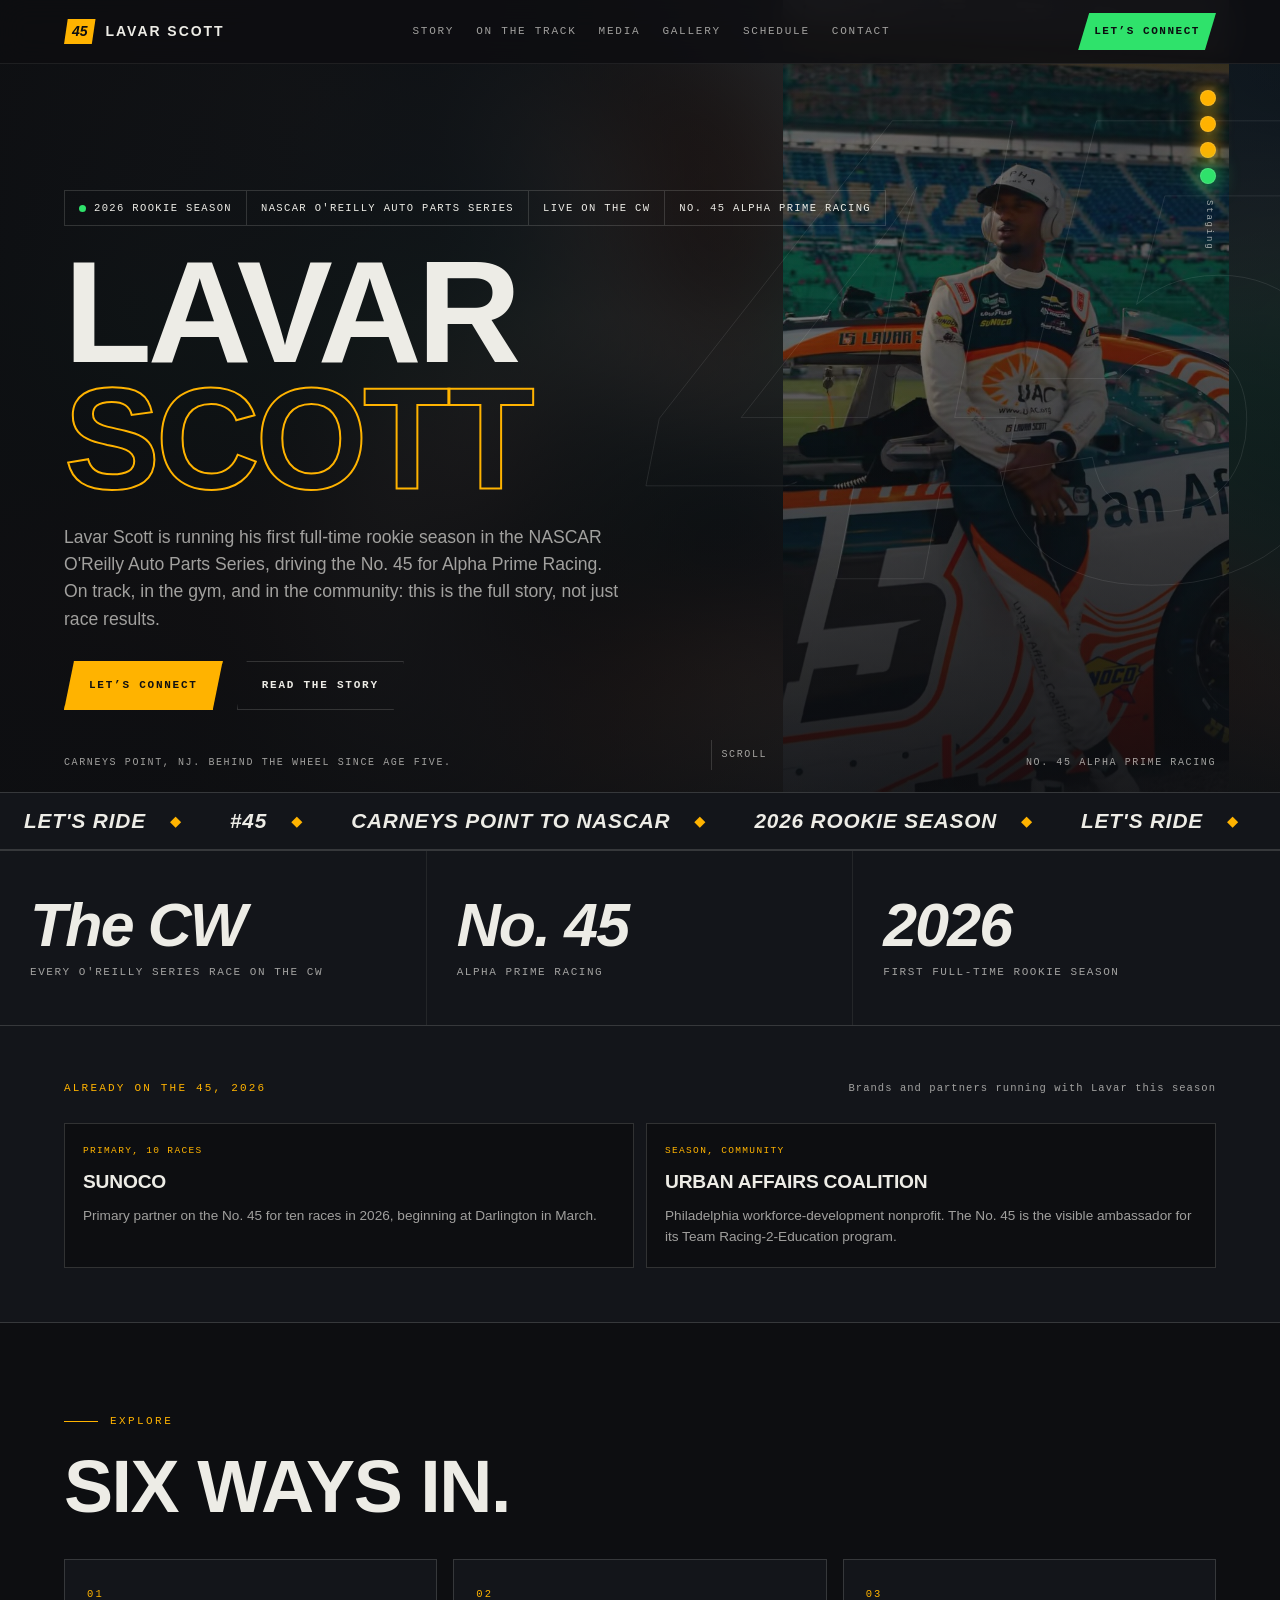
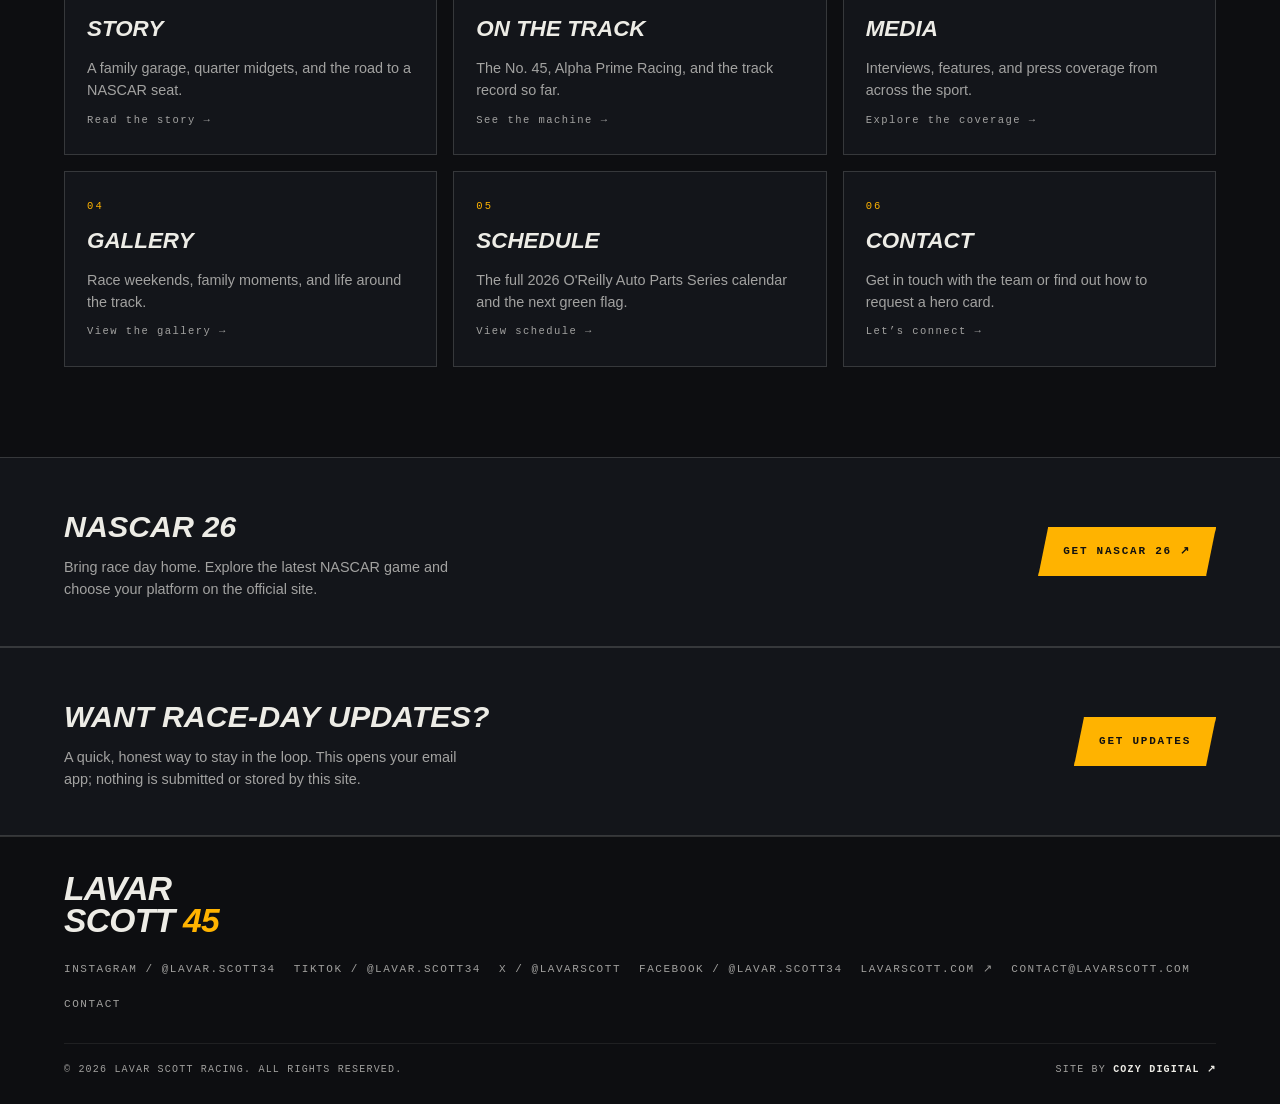
==== commit 3f7681e7: "Apply September client feedback to Lavar Scott website" ====
--- a/index.html
+++ b/index.html
@@ -13,7 +13,7 @@
 <meta charset="UTF-8">
 <meta name="viewport" content="width=device-width, initial-scale=1.0, viewport-fit=cover">
 <title>Lavar Scott | No. 45, Alpha Prime Racing</title>
-<meta name="description" content="Lavar Scott, No. 45 Alpha Prime Racing Chevrolet. Full-time rookie season in the NASCAR O'Reilly Auto Parts Series, live every weekend on The CW.">
+<meta name="description" content="Lavar Scott, No. 45 Alpha Prime Racing. Full-time rookie season in the NASCAR O'Reilly Auto Parts Series, live every weekend on The CW.">
 <link rel="stylesheet" href="styles.css">
 <noscript><style>@media(max-width:860px){.burger{display:none!important}.mmenu{display:block!important;position:static!important;max-height:none!important;overflow:visible!important}}</style></noscript>
 </head>
@@ -28,12 +28,12 @@
   <div class="nav-links">
     <a href="story.html">Story</a>
     <a href="track.html">On The Track</a>
-    <a href="offtrack.html">Off The Track</a>
+    <a href="media.html">Media</a>
     <a href="gallery.html">Gallery</a>
     <a href="schedule.html">Schedule</a>
-    <a href="partner.html">Partner</a>
-  </div>
-  <a class="nav-cta" href="partner.html">Partner With 45</a>
+    <a href="contact.html">Contact</a>
+  </div>
+  <a class="nav-cta" href="contact.html">Let’s Connect</a>
   <button type="button" class="burger" id="burger" aria-label="Menu" aria-expanded="false" aria-controls="mmenu">
     <span></span><span></span><span></span>
   </button>
@@ -43,10 +43,10 @@
   <a href="index.html" aria-current="page">Home <span class="mono">The 45</span></a>
   <a href="story.html">Story <span class="mono">The origin</span></a>
   <a href="track.html">On The Track <span class="mono">The car, the series</span></a>
-  <a href="offtrack.html">Off The Track <span class="mono">Training, lifestyle</span></a>
-  <a href="gallery.html">Gallery <span class="mono">Photos, news</span></a>
+  <a href="media.html">Media <span class="mono">Press, features</span></a>
+  <a href="gallery.html">Gallery <span class="mono">Photos</span></a>
   <a href="schedule.html">Schedule <span class="mono">2026 races</span></a>
-  <a href="partner.html">Partner <span class="mono green">Sponsor the 45</span></a>
+  <a href="contact.html">Contact <span class="mono green">Let’s connect</span></a>
 </nav>
 
 <main id="main">
@@ -72,19 +72,19 @@
       <span><i class="dot"></i>2026 Rookie Season</span>
       <span>NASCAR O'Reilly Auto Parts Series</span>
       <span>Live on The CW</span>
-      <span>No. 45 Alpha Prime Chevrolet</span>
+      <span>No. 45 Alpha Prime Racing</span>
     </div>
 
     <h1 class="hero-name"><span class="l1">Lavar</span> <span class="l2">Scott</span></h1>
 
     <p class="hero-sub">
-      Rookie season, first year running the full schedule. Lavar drives the No. 45 Chevrolet
-      for Alpha Prime Racing in the NASCAR O'Reilly Auto Parts Series, and there is a lot more
-      to the year than where he finishes on Saturday.
+      Lavar Scott is running his first full-time rookie season in the NASCAR O'Reilly Auto
+      Parts Series, driving the No. 45 for Alpha Prime Racing. On track, in the gym,
+      and in the community: this is the full story, not just race results.
     </p>
 
     <div class="hero-ctas">
-      <a class="btn primary" href="partner.html">Partner With The 45</a>
+      <a class="btn primary" href="contact.html">Let’s Connect</a>
       <a class="btn ghosty" href="story.html">Read The Story</a>
     </div>
   </div>
@@ -92,14 +92,14 @@
   <div class="hero-foot">
     <span>Carneys Point, NJ. Behind the wheel since age five.</span>
     <span class="scroll-cue"><i></i>Scroll</span>
-    <span>No. 45 Alpha Prime Racing Chevrolet</span>
+    <span>No. 45 Alpha Prime Racing</span>
   </div>
 </header>
 
 <div class="marquee" aria-hidden="true">
   <div class="track">
-    <span>No Plan B</span><span>#45</span><span>Carneys Point to NASCAR</span><span>2026 Rookie Season</span>
-    <span>No Plan B</span><span>#45</span><span>Carneys Point to NASCAR</span><span>2026 Rookie Season</span>
+    <span>Let's Ride</span><span>#45</span><span>Carneys Point to NASCAR</span><span>2026 Rookie Season</span>
+    <span>Let's Ride</span><span>#45</span><span>Carneys Point to NASCAR</span><span>2026 Rookie Season</span>
   </div>
 </div>
 
@@ -107,11 +107,11 @@
   <div class="stats-grid">
     <div class="stat rv">
       <div class="n">The CW</div>
-      <div class="l mono">Every O'Reilly Series race, free over the air</div>
+      <div class="l mono">Every O'Reilly Series race on The CW</div>
     </div>
     <div class="stat rv d1">
       <div class="n">No. 45</div>
-      <div class="l mono">Chevrolet Camaro SS, Alpha Prime Racing</div>
+      <div class="l mono">Alpha Prime Racing</div>
     </div>
     <div class="stat rv d2">
       <div class="n">2026</div>
@@ -136,16 +136,6 @@
       <span class="nm">Urban Affairs Coalition</span>
       <span class="ds">Philadelphia workforce-development nonprofit. The No. 45 is the visible ambassador for its Team Racing-2-Education program.</span>
     </div>
-    <div class="brandcard rv d2">
-      <span class="rl">Rest of season</span>
-      <span class="nm">Strictly Friendly</span>
-      <span class="ds">On the No. 45 since Indianapolis for the remainder of 2026, expanding to primary at World Wide Technology Raceway in September.</span>
-    </div>
-    <div class="brandcard rv d3">
-      <span class="rl">Associate</span>
-      <span class="nm">Archer &amp; Greiner</span>
-      <span class="ds">Regional law firm backing the South Jersey story since the start of the national-series run.</span>
-    </div>
   </div>
 </section>
 
@@ -157,27 +147,26 @@
     <a class="navcard rv" href="story.html">
       <span class="num">01</span>
       <h3>Story</h3>
-      <p>A family garage in South Jersey, quarter midgets at five, the long road to a NASCAR
-         seat, and the community work he carries with him.</p>
+      <p>A family garage, quarter midgets, and the road to a NASCAR seat.</p>
       <span class="go">Read the story &rarr;</span>
     </a>
     <a class="navcard rv d1" href="track.html">
       <span class="num">02</span>
       <h3>On The Track</h3>
-      <p>The car, the team, where to watch, and what the record looks like so far.</p>
+      <p>The No. 45, Alpha Prime Racing, and the track record so far.</p>
       <span class="go">See the machine &rarr;</span>
     </a>
-    <a class="navcard rv d2" href="offtrack.html">
+    <a class="navcard rv d2" href="media.html">
       <span class="num">03</span>
-      <h3>Off The Track</h3>
-      <p>The gym, the recovery, and everything that fills the days between green flags.</p>
-      <span class="go">Off the track &rarr;</span>
+      <h3>Media</h3>
+      <p>Interviews, features, and press coverage from across the sport.</p>
+      <span class="go">Explore the coverage &rarr;</span>
     </a>
     <a class="navcard rv" href="gallery.html">
       <span class="num">04</span>
       <h3>Gallery</h3>
-      <p>Photos from the track, the shop and victory lane. Click any one to open it full screen.</p>
-      <span class="go">Open the gallery &rarr;</span>
+      <p>Race weekends, family moments, and life around the track.</p>
+      <span class="go">View the gallery &rarr;</span>
     </a>
     <a class="navcard rv d1" href="schedule.html">
       <span class="num">05</span>
@@ -185,13 +174,21 @@
       <p>The full 2026 O'Reilly Auto Parts Series calendar and the next green flag.</p>
       <span class="go">View schedule &rarr;</span>
     </a>
-    <a class="navcard rv d2" href="partner.html">
+    <a class="navcard rv d2" href="contact.html">
       <span class="num">06</span>
-      <h3>Partner</h3>
-      <p>What a partnership includes, who it fits, and how to start a conversation.</p>
-      <span class="go">Partner with 45 &rarr;</span>
-    </a>
-  </div>
+      <h3>Contact</h3>
+      <p>Get in touch with the team or find out how to request a hero card.</p>
+      <span class="go">Let’s connect &rarr;</span>
+    </a>
+  </div>
+</section>
+
+<section class="updates game-feature" aria-labelledby="game-h">
+  <div>
+    <h2 id="game-h">NASCAR 26</h2>
+    <p>Bring race day home. Explore the latest NASCAR game and choose your platform on the official site.</p>
+  </div>
+  <a class="btn primary" href="https://nascar26.com/" target="_blank" rel="noopener">Get NASCAR 26 &#8599;</a>
 </section>
 
 <section class="updates">
@@ -213,7 +210,7 @@
       <a href="https://www.facebook.com/Lavar.Scott34/" target="_blank" rel="noopener">Facebook / @Lavar.Scott34</a>
       <a href="https://lavarscott.com/" target="_blank" rel="noopener">lavarscott.com &#8599;</a>
       <a href="mailto:contact@lavarscott.com">contact@lavarscott.com</a>
-      <a href="partner.html">Partnerships</a>
+      <a href="contact.html">Contact</a>
     </div>
   </div>
   <div class="f-bottom">
--- a/styles.css
+++ b/styles.css
@@ -373,15 +373,6 @@
   color:var(--paper-dim);padding:12px 4px 0;
 }
 
-/* caption row that lines up under a three-column photo grid */
-.photo-caption.cols3{display:grid;grid-template-columns:repeat(3,1fr);gap:16px}
-.photo-caption.cols3 span:nth-child(2){text-align:center}
-.photo-caption.cols3 span:nth-child(3){text-align:right}
-@media(max-width:860px){
-  .photo-caption.cols3{grid-template-columns:1fr;gap:4px}
-  .photo-caption.cols3 span{text-align:left!important}
-}
-
 /* ---------- STATS ---------- */
 .stats{background:var(--asphalt-2);border-top:1px solid var(--line);border-bottom:1px solid var(--line)}
 .stats-grid{display:grid;grid-template-columns:repeat(3,1fr)}
@@ -395,7 +386,7 @@
 .proof-head{display:flex;justify-content:space-between;align-items:baseline;gap:16px;flex-wrap:wrap;margin-bottom:26px}
 .proof-head .t{font-family:var(--mono);font-size:11px;letter-spacing:.2em;text-transform:uppercase;color:var(--amber)}
 .proof-head .s{font-family:var(--mono);font-size:10.5px;letter-spacing:.1em;color:var(--paper-dim)}
-.proof-grid{display:grid;grid-template-columns:repeat(4,1fr);gap:12px}
+.proof-grid{display:grid;grid-template-columns:repeat(2,1fr);gap:12px}
 .brandcard{border:1px solid var(--line);background:var(--asphalt);padding:20px 18px;display:flex;flex-direction:column;gap:8px;transition:border-color .3s,transform .3s}
 .brandcard:hover{border-color:var(--amber);transform:translateY(-4px)}
 .brandcard .nm{font-weight:900;text-transform:uppercase;letter-spacing:-.01em;font-size:clamp(1rem,1.8vw,1.2rem)}
@@ -764,7 +755,7 @@
 /* ---------- REACH OUT ---------- */
 .reach{display:grid;grid-template-columns:1.1fr 1fr;gap:16px;margin-top:38px}
 .reachcard{border:1px solid var(--line);background:var(--asphalt-2);padding:clamp(24px,3.5vw,34px)}
-.reachcard h3{font-weight:900;font-style:italic;text-transform:uppercase;font-size:clamp(1.05rem,2vw,1.3rem);margin-bottom:14px}
+.reachcard h2,.reachcard h3{font-weight:900;font-style:italic;text-transform:uppercase;font-size:clamp(1.05rem,2vw,1.3rem);margin-bottom:14px}
 .reachcard .addr{font-style:normal;font-size:1.05rem;line-height:1.7;font-weight:700}
 .reachcard .note{
   border-left:2px solid var(--amber);padding:12px 0 12px 14px;margin-bottom:18px;
@@ -804,3 +795,13 @@
   .cal-row .endcell{grid-column:1 / -1;justify-content:flex-start}
   .cal-row .tix{padding:7px 12px}
 }
+
+/* September feedback: simplified contact and image-only gallery. */
+.visually-hidden{position:absolute;width:1px;height:1px;padding:0;margin:-1px;overflow:hidden;clip-path:inset(50%);white-space:nowrap;border:0}
+.gallery--photos{margin-top:0}
+.contact-email{display:inline-block;margin-top:22px;font-size:clamp(1.15rem,3.6vw,2.4rem);font-weight:700;color:var(--amber);text-decoration:underline;text-underline-offset:.2em;overflow-wrap:anywhere;max-width:100%}
+.contact-page #hero-cards{scroll-margin-top:calc(var(--nav-h) + 24px)}
+.game-feature{border-bottom:1px solid var(--line)}
+.game-feature .btn{flex-shrink:0}
+
+@media(max-width:360px){.contact-page .sociallist a{flex-wrap:wrap;gap:4px 12px}.contact-page .sociallist .h{overflow-wrap:anywhere}}
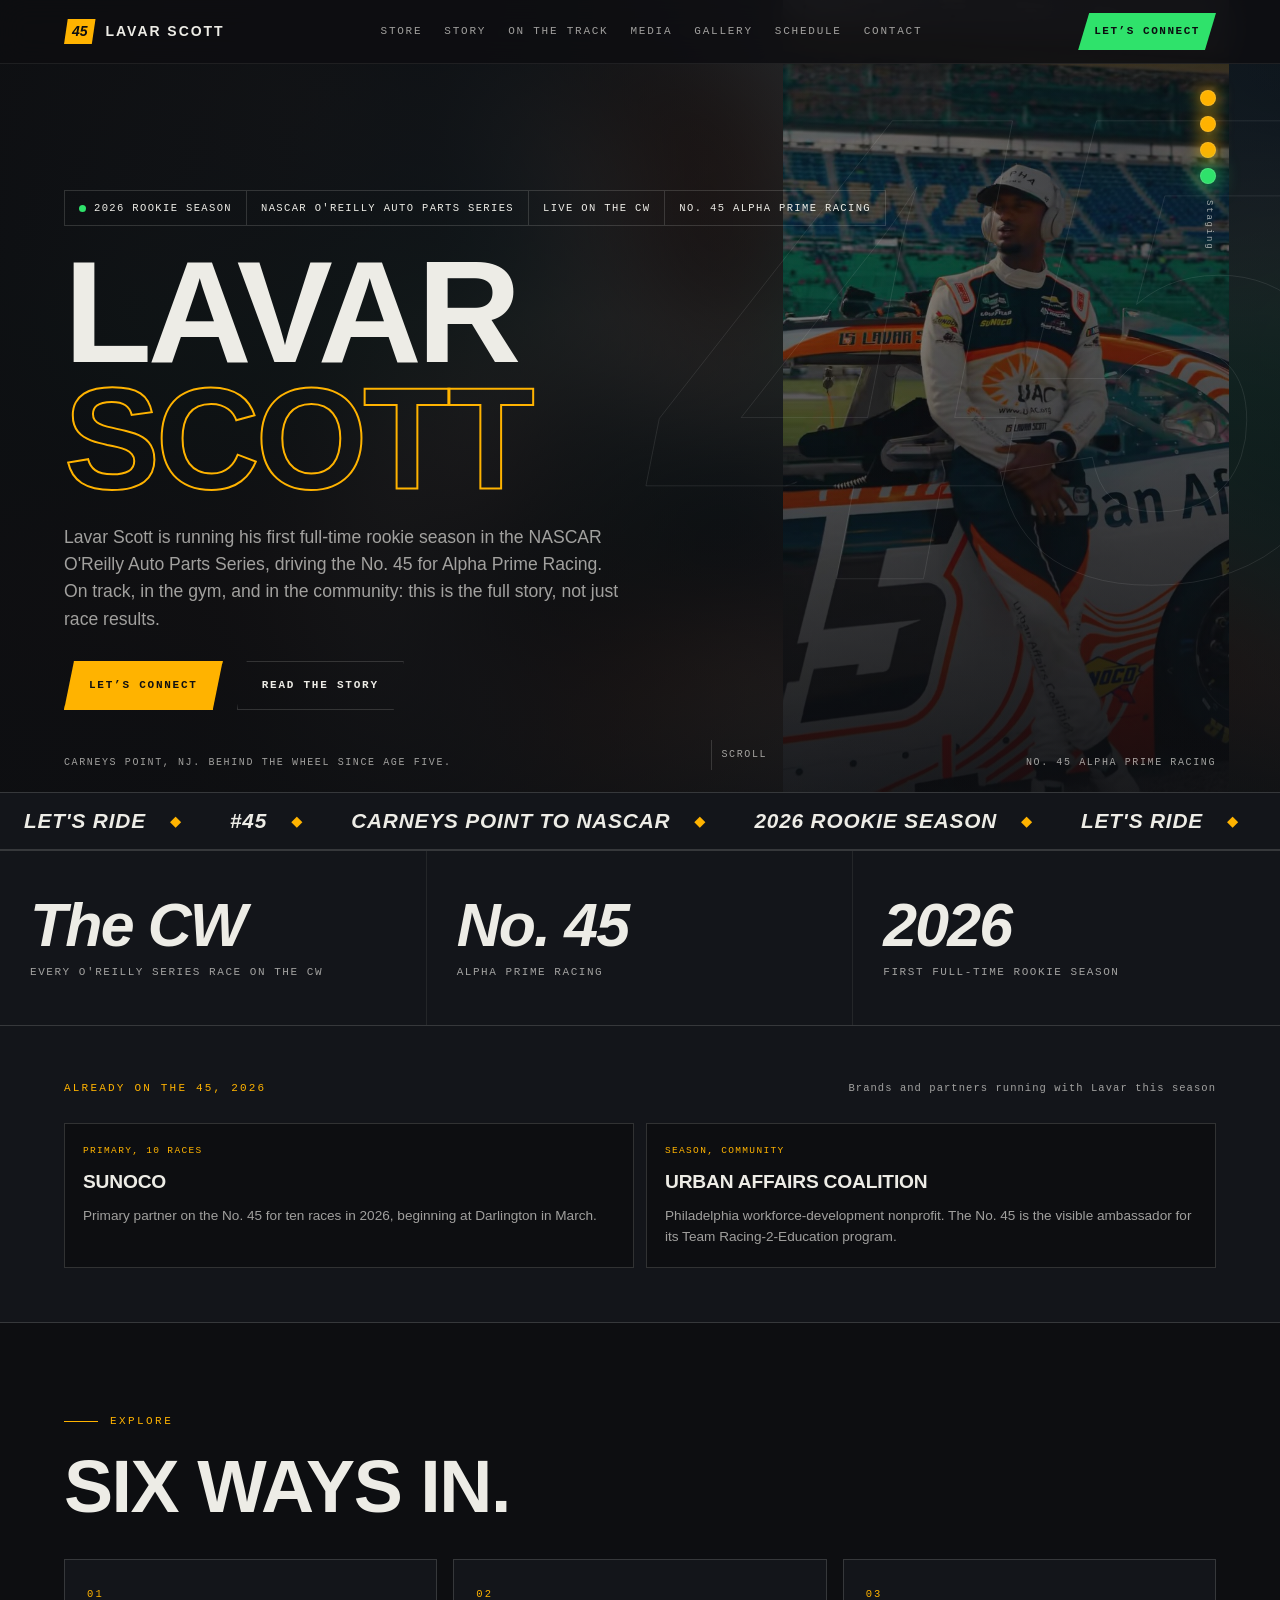
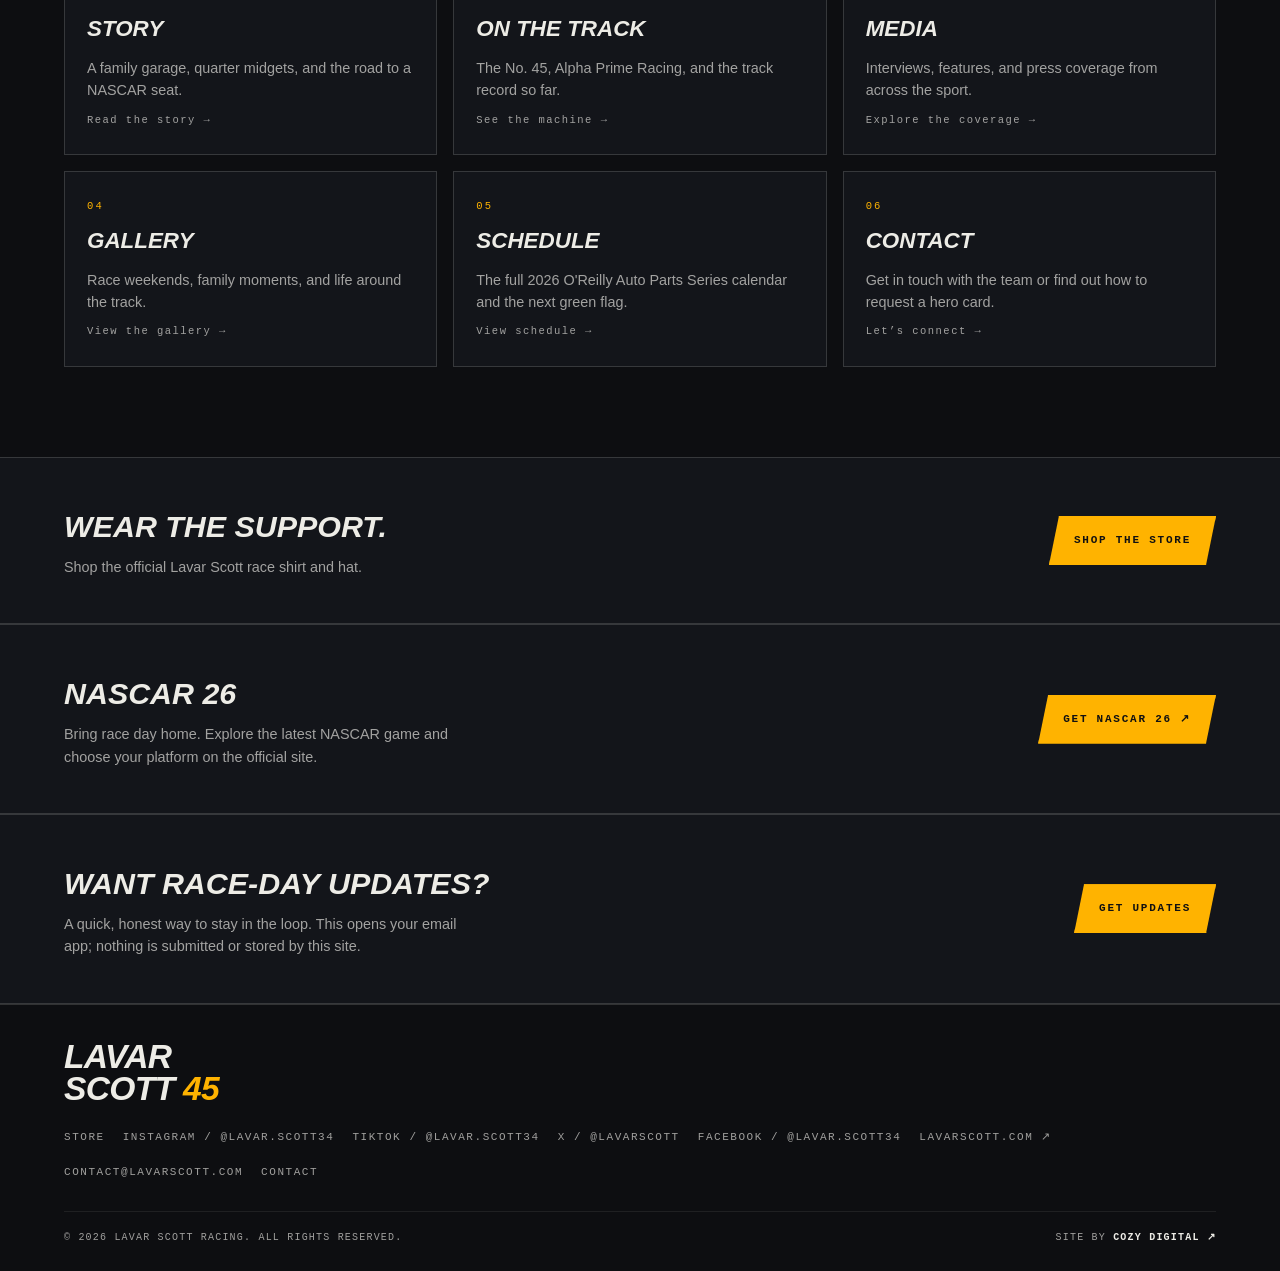
==== commit e03a4fff: "Make the official store accessible throughout the site" ====
--- a/index.html
+++ b/index.html
@@ -26,6 +26,7 @@
     <span class="nm">Lavar Scott</span>
   </a>
   <div class="nav-links">
+    <a href="https://lavarscott.com/store/">Store</a>
     <a href="story.html">Story</a>
     <a href="track.html">On The Track</a>
     <a href="media.html">Media</a>
@@ -40,6 +41,7 @@
 </nav>
 
 <nav class="mmenu" id="mmenu" aria-label="Mobile">
+  <a href="https://lavarscott.com/store/">Store <span class="mono">Official merchandise</span></a>
   <a href="index.html" aria-current="page">Home <span class="mono">The 45</span></a>
   <a href="story.html">Story <span class="mono">The origin</span></a>
   <a href="track.html">On The Track <span class="mono">The car, the series</span></a>
@@ -183,6 +185,14 @@
   </div>
 </section>
 
+<section class="updates" aria-labelledby="store-h">
+  <div>
+    <h2 id="store-h">Wear the support.</h2>
+    <p>Shop the official Lavar Scott race shirt and hat.</p>
+  </div>
+  <a class="btn primary" href="https://lavarscott.com/store/">Shop the Store</a>
+</section>
+
 <section class="updates game-feature" aria-labelledby="game-h">
   <div>
     <h2 id="game-h">NASCAR 26</h2>
@@ -204,6 +214,7 @@
   <div class="f-top">
     <div class="f-name">Lavar<br>Scott <b>45</b></div>
     <div class="f-links">
+      <a href="https://lavarscott.com/store/">Store</a>
       <a href="https://www.instagram.com/lavar.scott34/" target="_blank" rel="noopener">Instagram / @lavar.scott34</a>
       <a href="https://www.tiktok.com/@lavar.scott34" target="_blank" rel="noopener">TikTok / @lavar.scott34</a>
       <a href="https://x.com/LavarScott" target="_blank" rel="noopener">X / @LavarScott</a>
--- a/styles.css
+++ b/styles.css
@@ -805,3 +805,10 @@
 .game-feature .btn{flex-shrink:0}
 
 @media(max-width:360px){.contact-page .sociallist a{flex-wrap:wrap;gap:4px 12px}.contact-page .sociallist .h{overflow-wrap:anywhere}}
+
+/* Keep the seven primary destinations clear on smaller desktop screens. */
+@media (min-width:861px) and (max-width:1100px){
+  .nav-links{gap:12px}
+  .nav-links a{letter-spacing:.08em}
+  .nav-cta{padding:10px 12px}
+}
